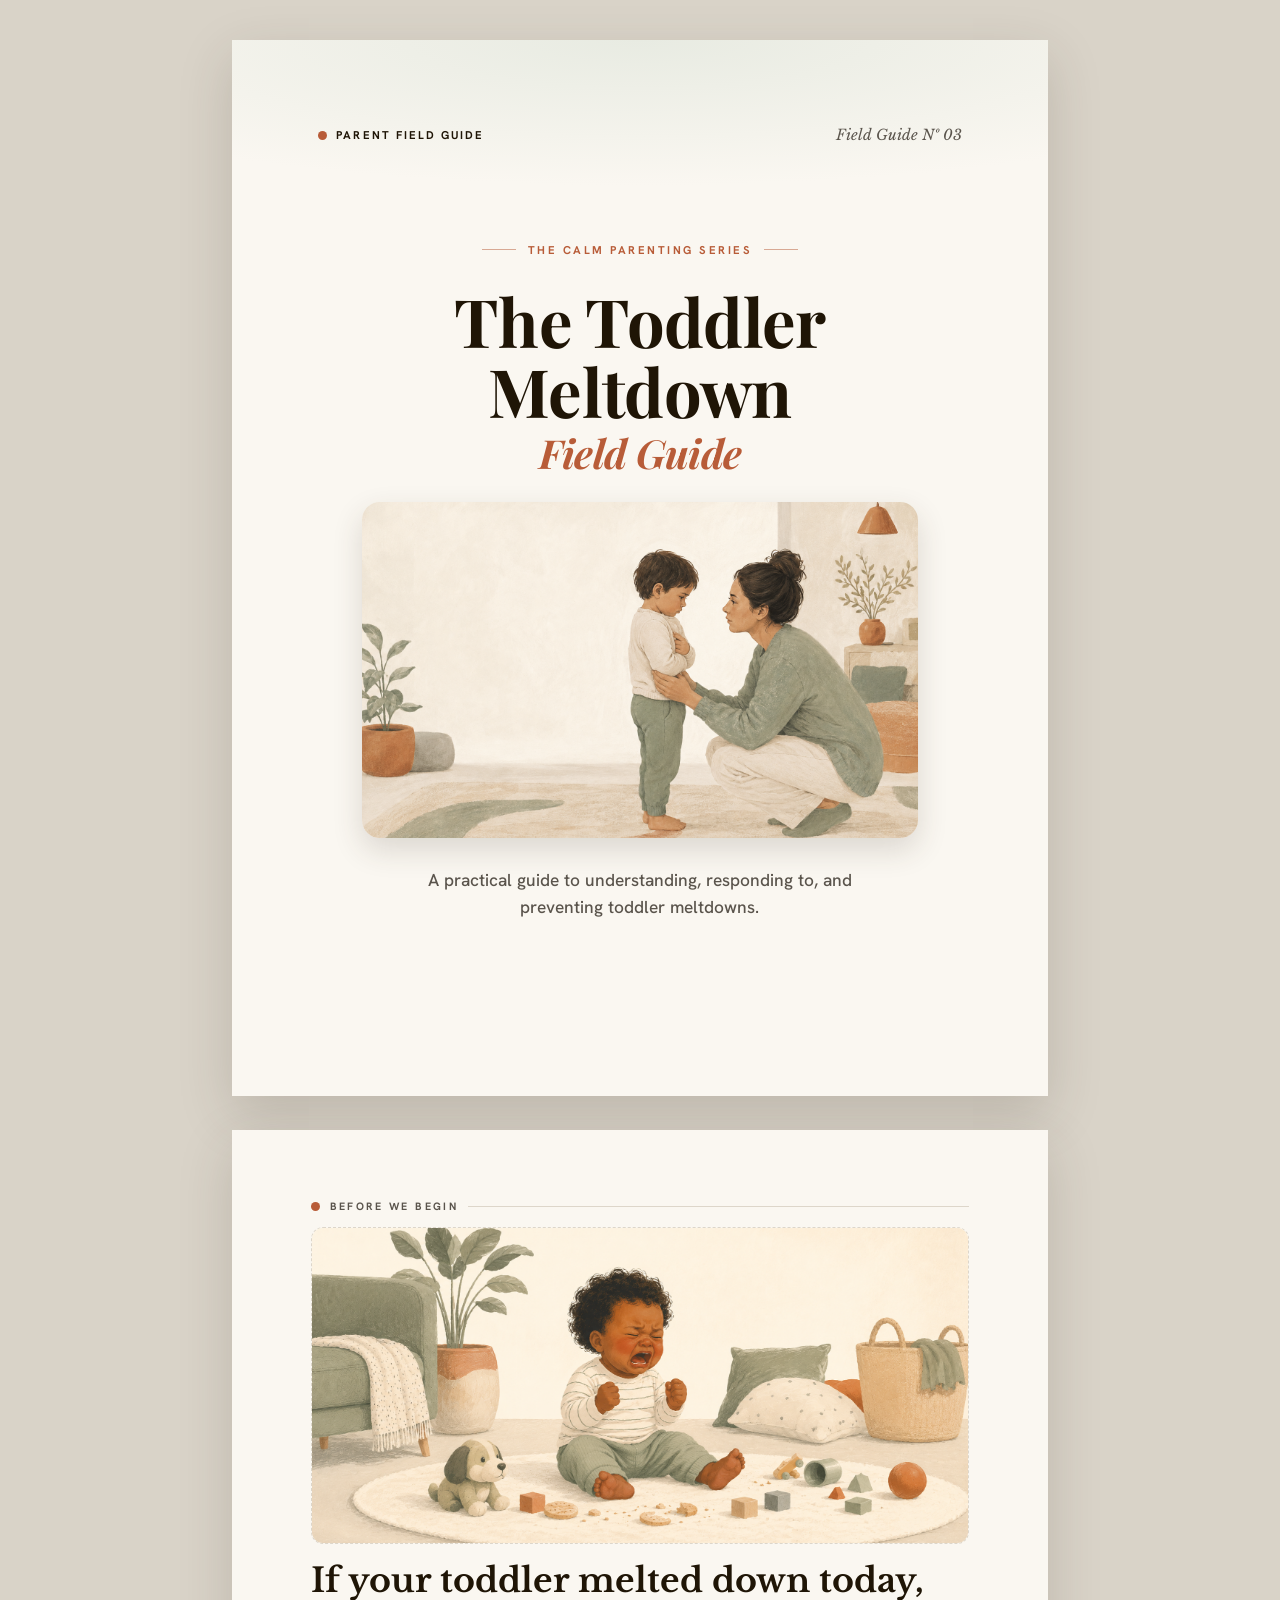
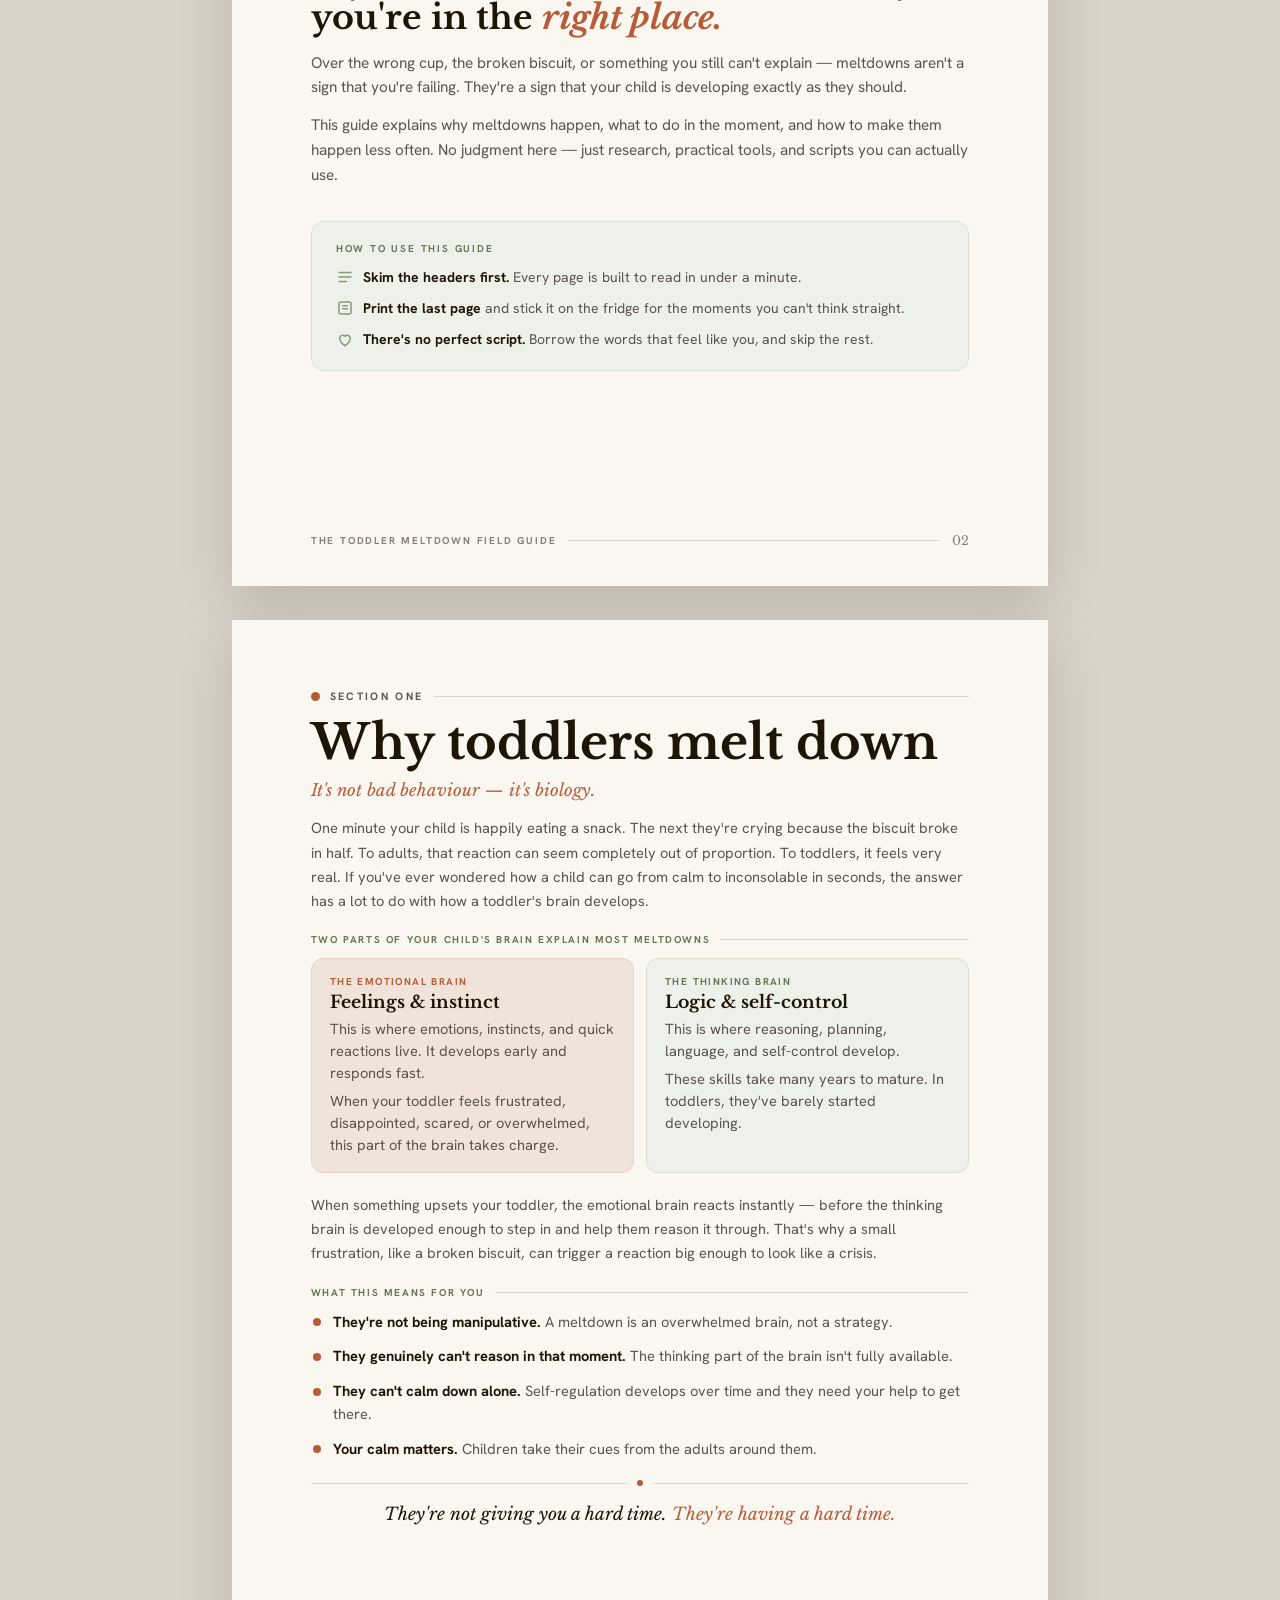
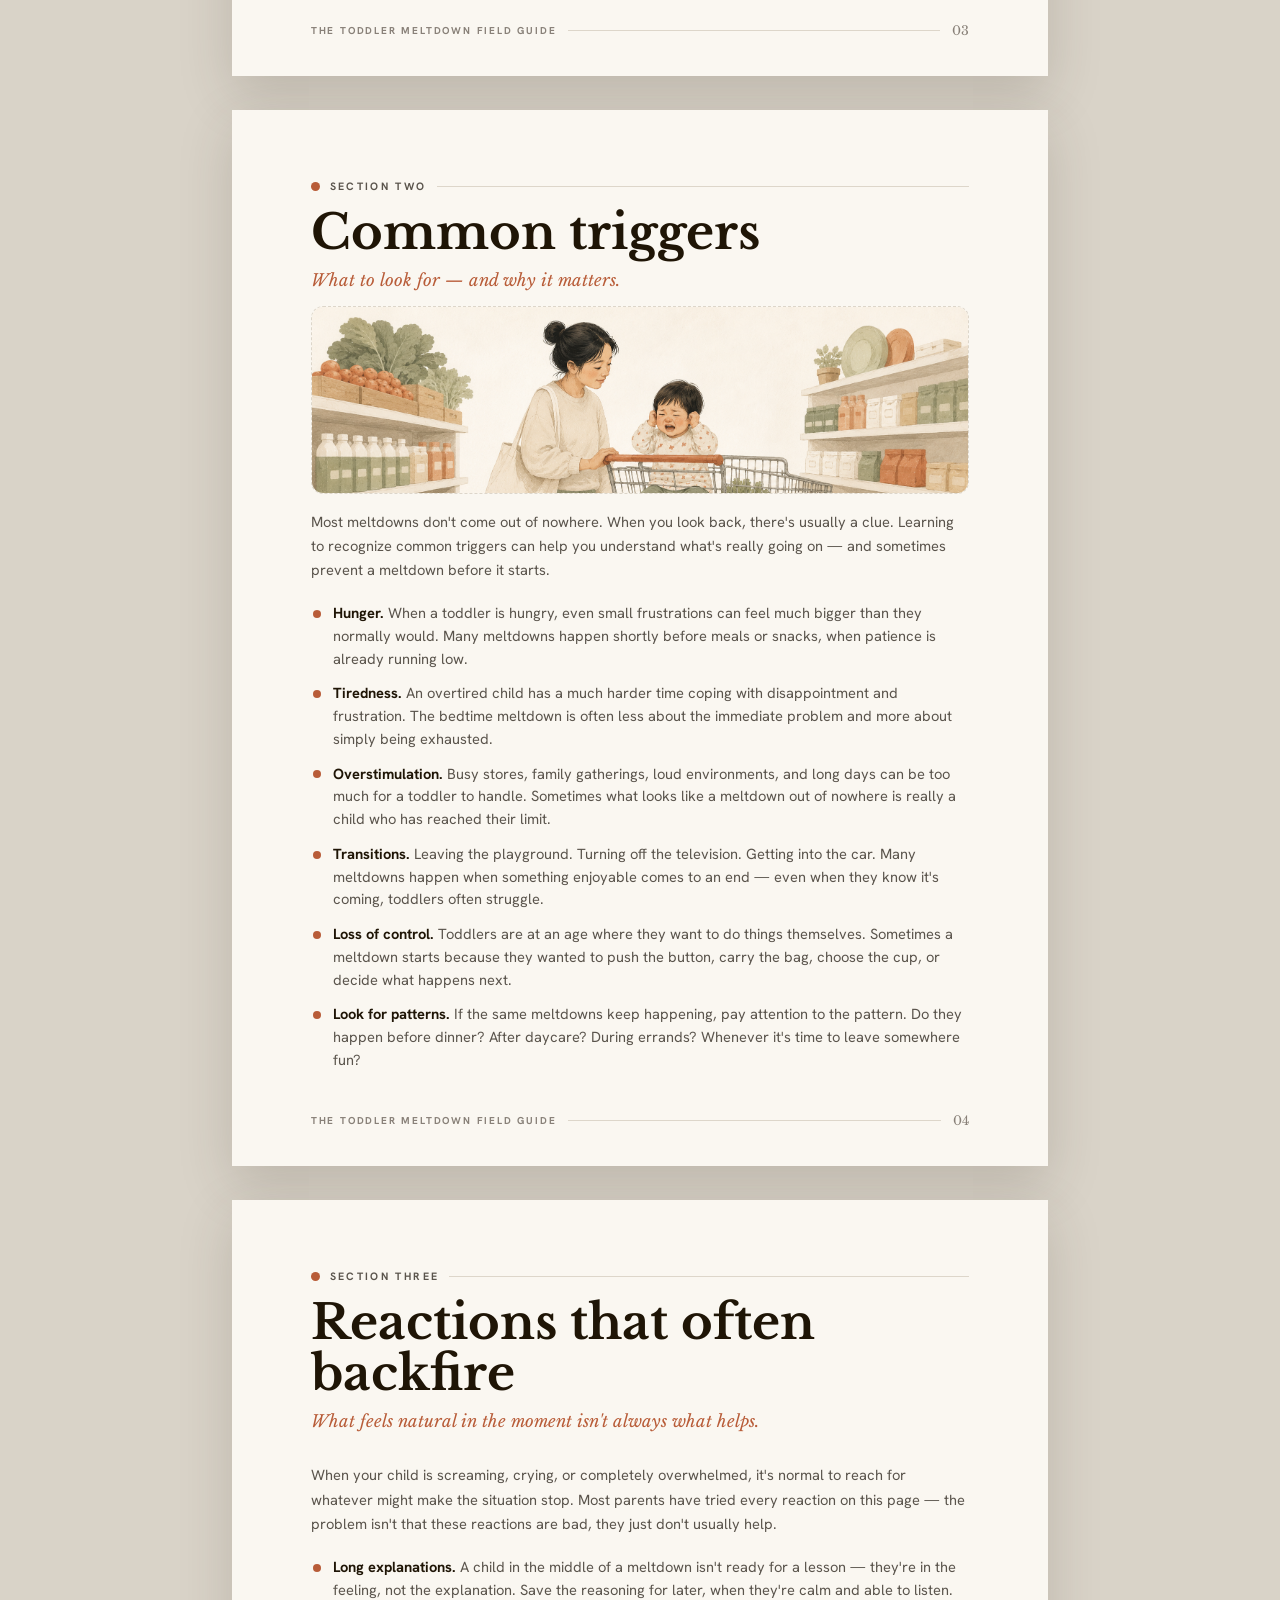
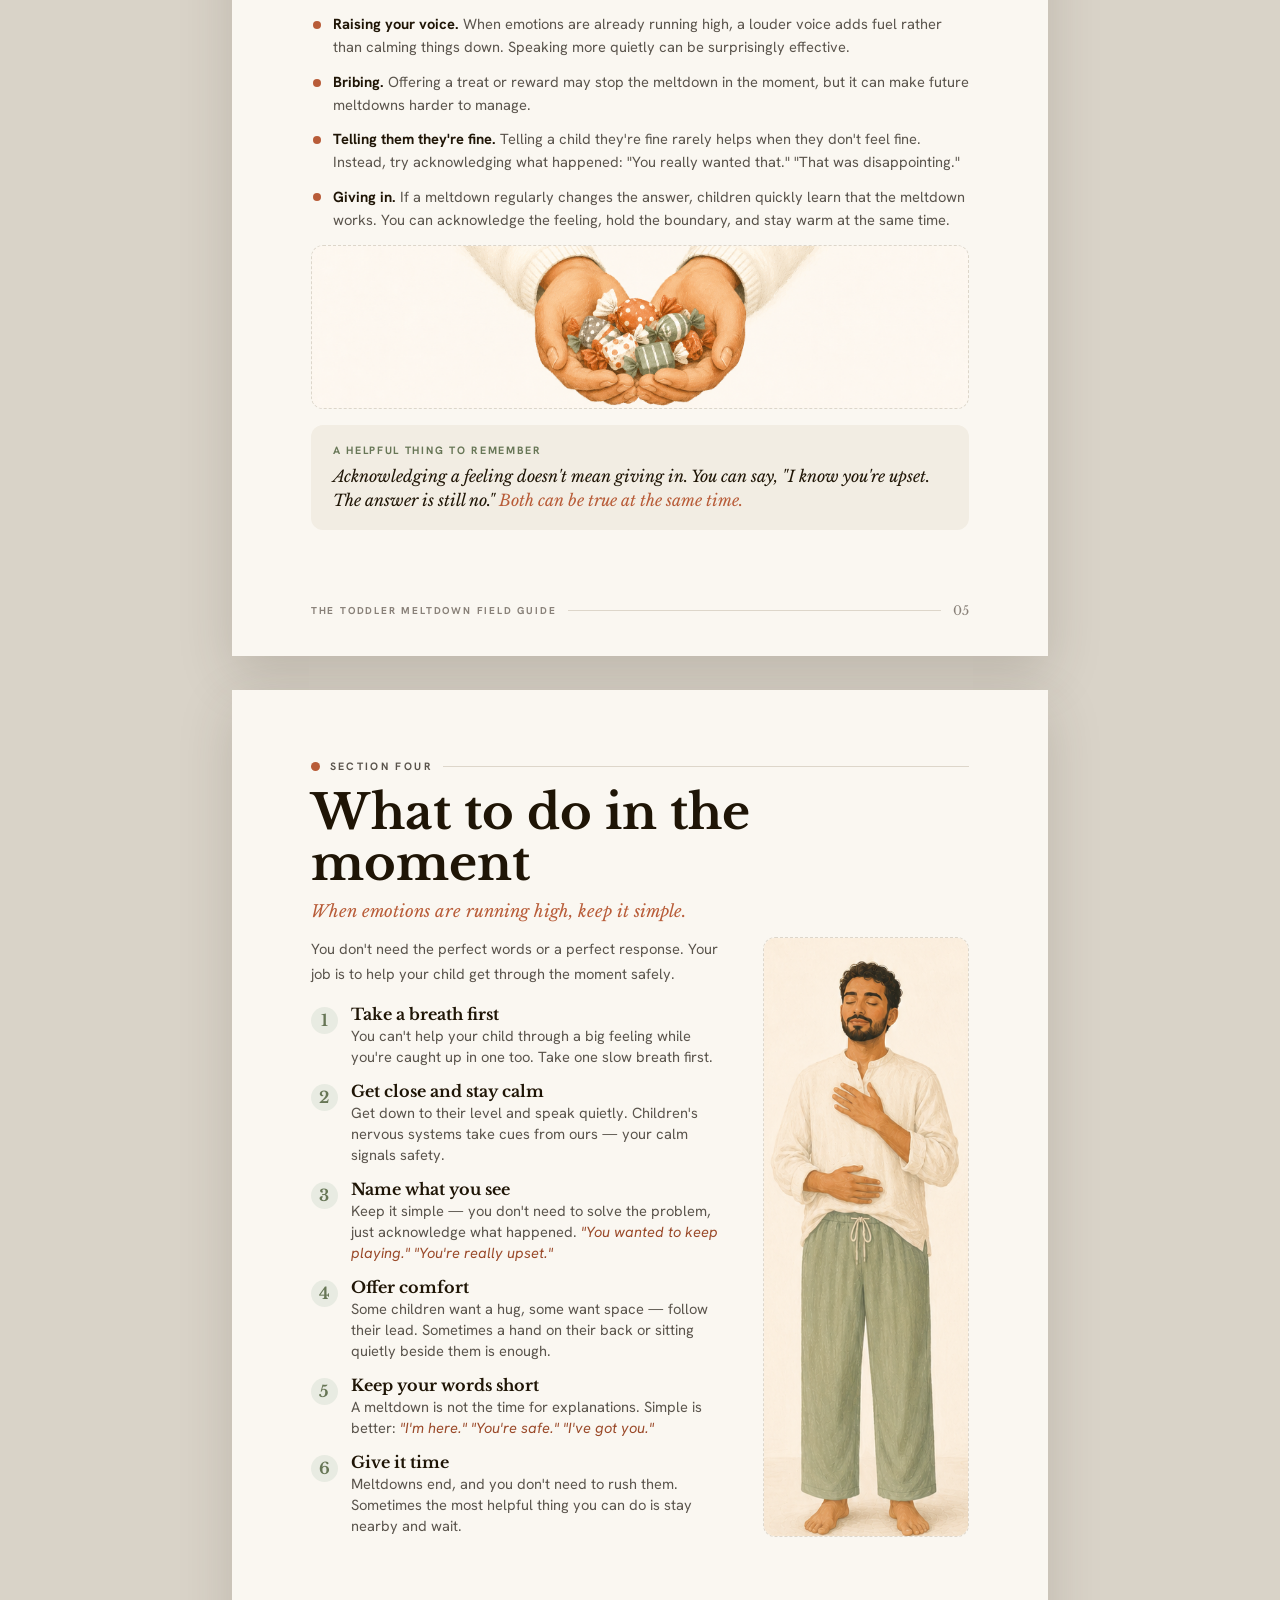
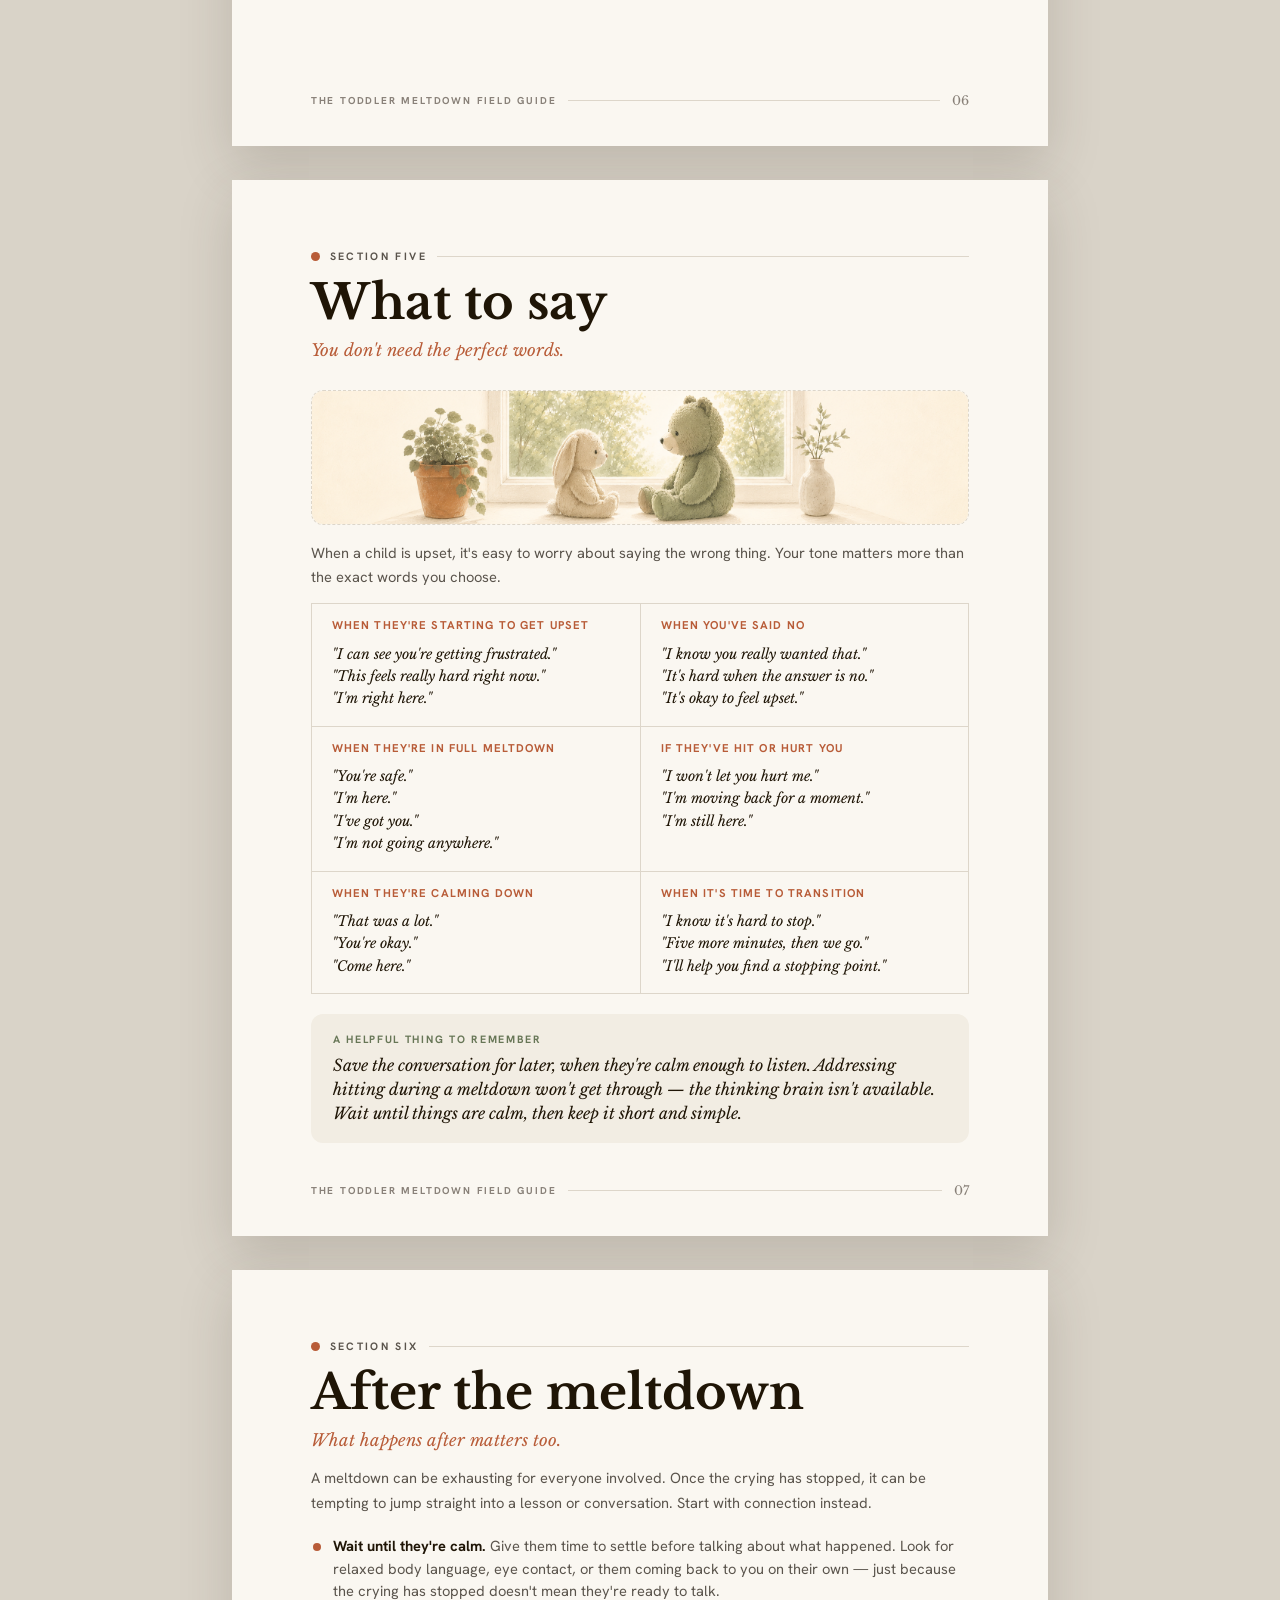
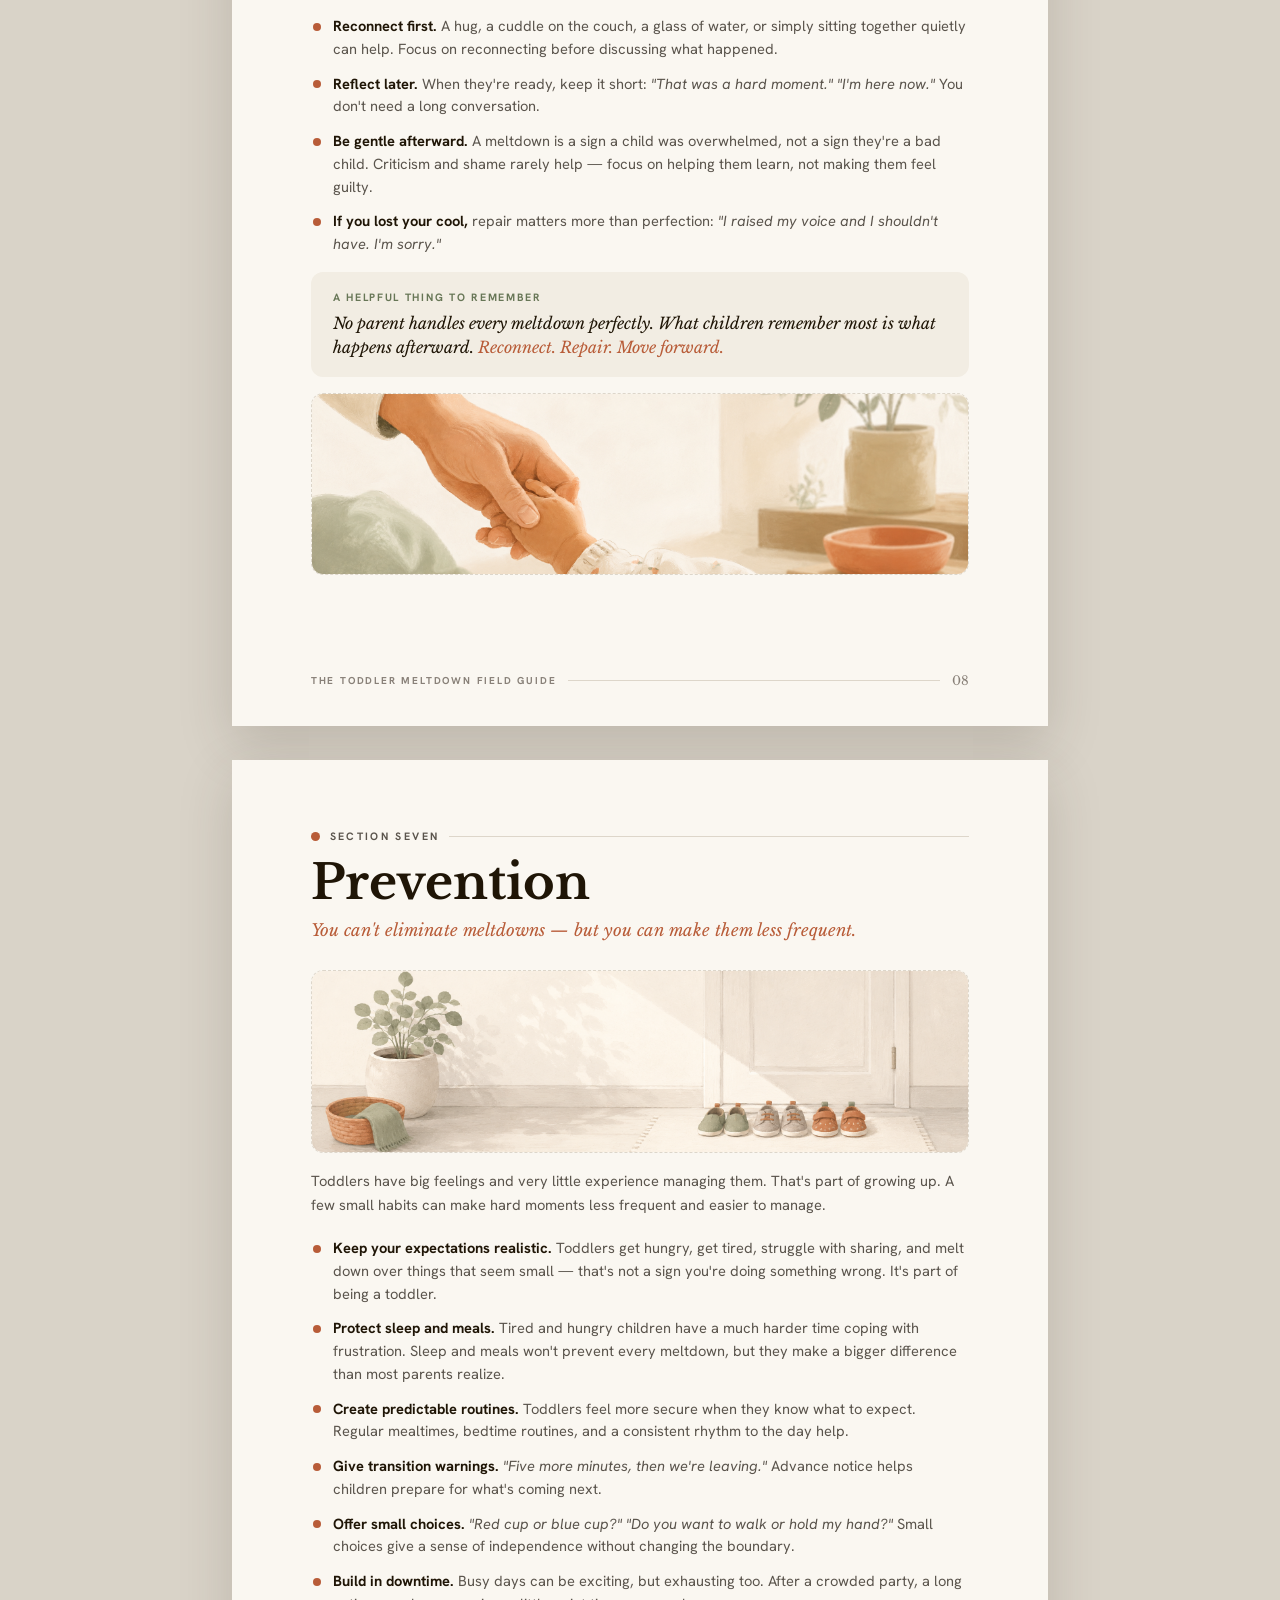
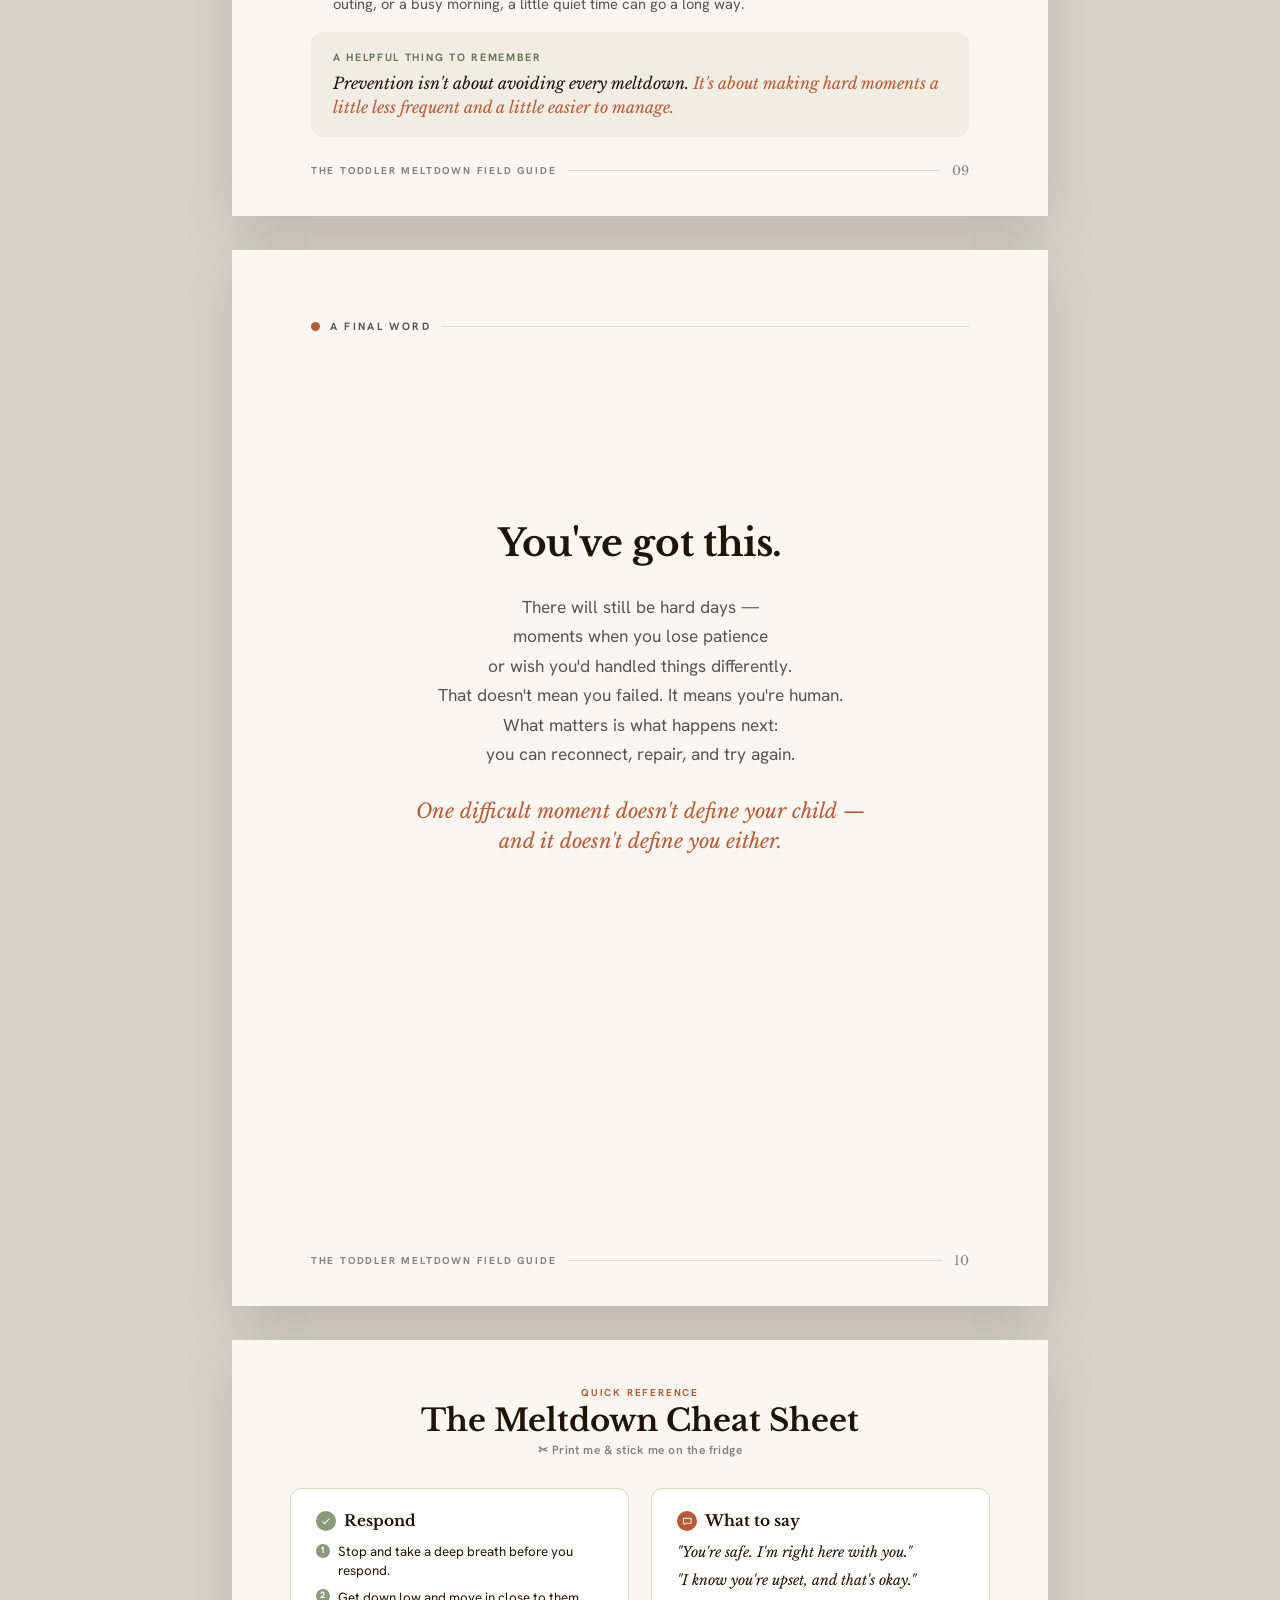
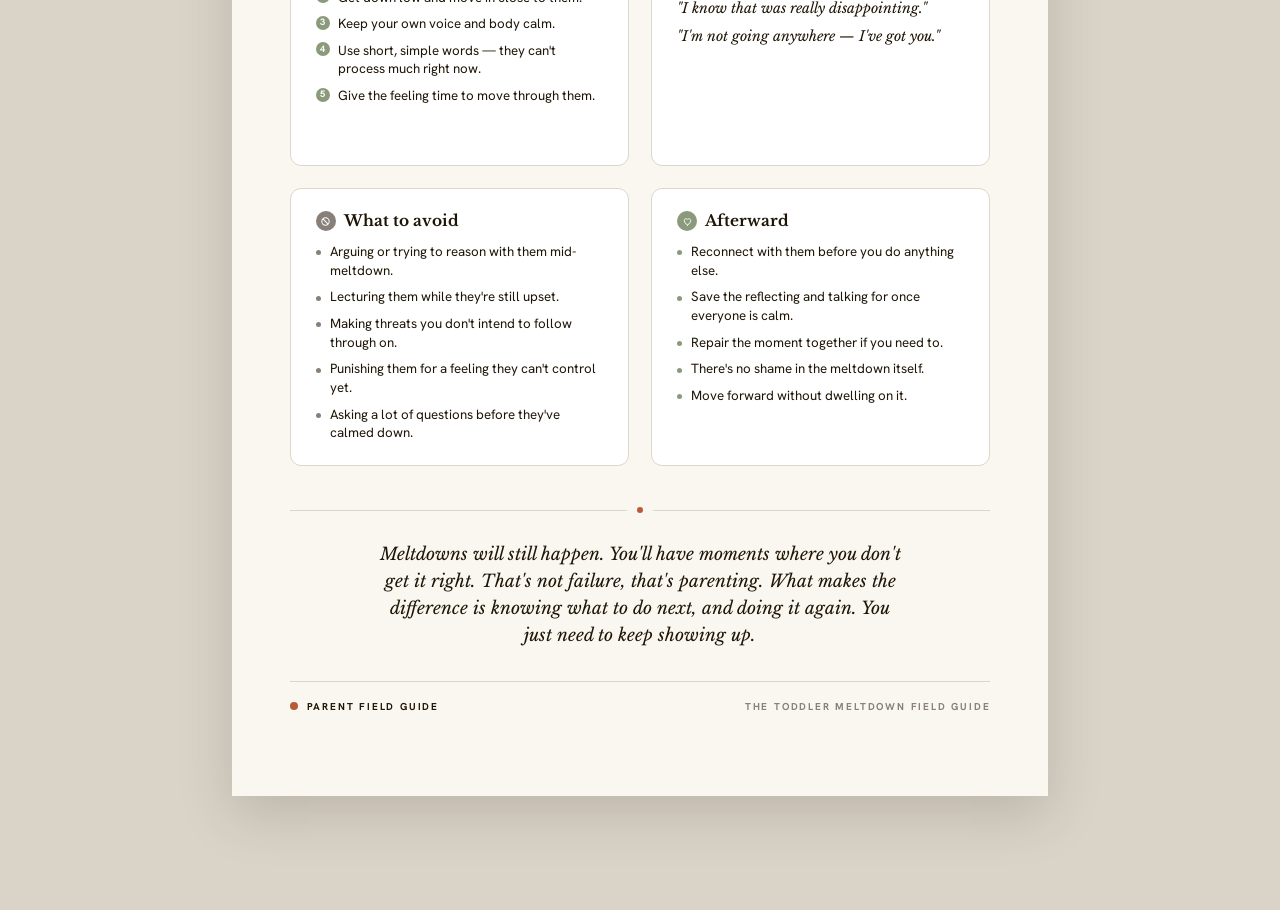
==== index.html @ a8af2cec "Fix isolated em dash on 'A Final Word' closing line by widening max-width and using a non-breaking s" ====
<!DOCTYPE html>
<html lang="en">
<head>
<meta charset="UTF-8">
<meta name="viewport" content="width=device-width, initial-scale=1.0">
<title>The Toddler Meltdown Field Guide</title>
<link rel="preconnect" href="https://fonts.googleapis.com">
<link rel="preconnect" href="https://fonts.gstatic.com" crossorigin>
<link href="https://fonts.googleapis.com/css2?family=Libre+Baskerville:ital,wght@0,400;0,700;1,400&family=Playfair+Display:ital,wght@0,400;0,700;0,900;1,400;1,700&family=Hanken+Grotesk:wght@400;500;600;700&display=swap" rel="stylesheet">
<style>
  :root{
    --paper:#FAF7F1;
    --paper-2:#EDE8DF;
    --ink:#1F1506;
    --ink-soft:#5A544C;
    --grey:#888078;
    --line:#DDD6CA;
    --sage:#8A9A7B;
    --sage-deep:#677656;
    --sage-tint:#E8EBE2;
    --sage-tint-2:#EEF1E9;
    --neutral-tint:#F2EDE3;
    --terra:#B85C38;
    --terra-deep:#9A4A2A;
    --terra-tint:#F0E4DA;
    --serif:"Libre Baskerville",Georgia,serif;
    --sans:"Hanken Grotesk",-apple-system,sans-serif;
  }

  *{box-sizing:border-box;margin:0;padding:0;}
  html,body{background:#D9D3C8;}
  body{
    font-family:var(--sans);
    color:var(--ink);
    -webkit-font-smoothing:antialiased;
    padding:40px 0 80px;
  }

  #wrap{display:flex;justify-content:center;}
  #pages{width:8.5in;transform-origin:top center;}

  .sheet{
    width:8.5in;
    height:11in;
    background:var(--paper);
    position:relative;
    overflow:hidden;
    margin:0 auto 34px;
    box-shadow:0 18px 50px rgba(60,52,40,.18);
  }
  .pad{
    position:absolute;
    inset:0.72in 0.82in 0.64in;
    display:flex;
    flex-direction:column;
  }

  /* ---- typography ---- */
  h1,h2,h3{font-family:var(--serif);font-weight:700;line-height:1.08;color:var(--ink);}
  p{font-size:11pt;line-height:1.65;color:var(--ink-soft);}

  /* ---- section label: ● LABEL ———— ---- */
  .sec-label{display:flex;align-items:center;gap:10px;margin-bottom:14px;}
  .sec-label .dot{width:9px;height:9px;border-radius:50%;background:var(--terra);flex:none;}
  .sec-label .txt{font-size:8pt;font-weight:700;letter-spacing:.22em;text-transform:uppercase;color:var(--ink-soft);white-space:nowrap;}
  .sec-label .ln{flex:1;height:1px;background:var(--line);}

  /* ---- page titles ---- */
  .page-title{font-size:36pt;line-height:1.06;margin-bottom:9px;}
  .page-sub{font-family:var(--serif);font-size:12.5pt;font-style:italic;color:var(--terra);margin-bottom:12px;}

  /* dot-centered divider */
  .dot-rule{display:flex;align-items:center;gap:10px;margin:16px 0;}
  .dot-rule::before,.dot-rule::after{content:"";flex:1;height:1px;background:var(--line);}
  .dot-rule .d{width:6px;height:6px;border-radius:50%;background:var(--terra);flex:none;}

  /* ---- mini section header: LABEL ———— ---- */
  .mini-head{display:flex;align-items:center;gap:10px;margin-bottom:12px;}
  .mini-head span:first-child{font-size:7.5pt;font-weight:700;letter-spacing:.16em;text-transform:uppercase;color:var(--sage-deep);white-space:nowrap;}
  .mini-head .ln{flex:1;height:1px;background:var(--line);}

  /* ---- bullets ---- */
  ul.bullets{list-style:none;display:flex;flex-direction:column;gap:12px;}
  ul.bullets li{position:relative;padding-left:22px;font-size:11pt;line-height:1.55;color:var(--ink-soft);}
  ul.bullets li::before{content:"";position:absolute;left:2px;top:.52em;width:8px;height:8px;border-radius:50%;background:var(--terra);}
  ul.bullets li b{color:var(--ink);font-weight:700;}

  /* ---- 2-col cards ---- */
  .grid2{display:grid;grid-template-columns:1fr 1fr;gap:12px;}
  .card{background:var(--terra-tint);border:1px solid #EAD2C4;border-radius:12px;padding:16px 18px;}
  .card.up{background:var(--sage-tint-2);border-color:#D9E0CF;}
  .card h3{font-size:13pt;margin-bottom:6px;}
  .card p{font-size:11pt;line-height:1.5;}
  .card .tag{font-size:7.5pt;font-weight:700;letter-spacing:.14em;text-transform:uppercase;color:var(--terra);display:block;margin-bottom:5px;}
  .card.up .tag{color:var(--sage-deep);}

  /* ---- callout ---- */
  .callout{border-radius:12px;padding:18px 22px;background:var(--neutral-tint);}
  .callout .co-lab{display:block;font-family:var(--sans);font-weight:700;font-size:8pt;letter-spacing:.16em;text-transform:uppercase;color:var(--sage-deep);margin-bottom:7px;}
  .callout p{font-family:var(--serif);font-size:12pt;line-height:1.5;color:var(--ink);font-style:italic;}

  /* ---- moment layout (text + side image) ---- */
  .moment-layout{display:flex;gap:0.3in;align-items:stretch;}
  .moment-text{flex:1;min-width:0;}
  .moment-image{flex:none;width:2.15in;}

  /* ---- steps ---- */
  .steps{display:flex;flex-direction:column;gap:15px;}
  .step{display:flex;gap:13px;align-items:flex-start;}
  .step .n{flex:none;width:27px;height:27px;border-radius:50%;background:var(--sage-tint);color:var(--sage-deep);font-family:var(--serif);font-weight:700;font-size:12pt;display:flex;align-items:center;justify-content:center;margin-top:1px;}
  .step .b h3{font-size:12pt;margin-bottom:2px;}
  .step .b p{font-size:11pt;line-height:1.45;}
  .step .b p .ex{color:var(--terra-deep);font-style:italic;}

  /* ---- scripts ---- */
  .say-grid{display:grid;grid-template-columns:1fr 1fr;border-top:1px solid var(--line);border-left:1px solid var(--line);}
  .say-cell{padding:14px 20px 16px;border-right:1px solid var(--line);border-bottom:1px solid var(--line);}
  .say-cell .lab{font-size:8.5pt;font-weight:700;letter-spacing:.1em;text-transform:uppercase;color:var(--terra);line-height:1.35;margin-bottom:9px;}
  .say-cell .quote-line{display:block;font-family:var(--serif);font-size:10.5pt;font-style:italic;color:var(--ink);line-height:1.6;}

  /* ---- footer ---- */
  .foot{position:absolute;left:0.82in;right:0.82in;bottom:0.4in;display:flex;align-items:center;gap:12px;}
  .brandmark{font-size:7.5pt;font-weight:700;letter-spacing:.18em;text-transform:uppercase;color:var(--grey);white-space:nowrap;}
  .foot-rule{flex:1;height:1px;background:var(--line);}
  .pageno{font-family:var(--serif);font-size:9.5pt;color:var(--grey);}

  /* ---- image treatment ---- */
  .figband{display:block;border:1.5px dashed var(--line);border-radius:12px;overflow:hidden;}

  /* ============ COVER ============ */
  .cover{background:var(--paper);}
  .cover .arc-top{position:absolute;top:0;left:0;right:0;height:2.1in;background:radial-gradient(120% 100% at 50% 0,var(--sage-tint) 0,var(--paper) 72%);}
  .cover-in{position:absolute;inset:0;display:flex;flex-direction:column;align-items:center;justify-content:flex-start;padding:0.9in 0.9in 0.8in;}
  .cover .eyebrow{font-size:8.5pt;font-weight:700;letter-spacing:.22em;text-transform:uppercase;color:var(--terra);}
  .cover .ribbon{display:flex;align-items:center;gap:12px;white-space:nowrap;}
  .cover .ribbon .ln{width:34px;height:1px;background:var(--terra);opacity:.5;}
  .cover-content{flex:1;display:flex;flex-direction:column;align-items:center;justify-content:center;gap:0.3in;}
  .cover-hero img{width:5.8in;height:3.5in;object-fit:cover;object-position:50% 55%;border-radius:18px;display:block;box-shadow:0 12px 30px rgba(60,52,40,.16);}
  .cover h1{font-family:"Playfair Display",var(--serif);font-size:50pt;line-height:1.05;font-weight:700;letter-spacing:-.01em;text-align:center;}
  .cover h1 em{font-style:italic;color:var(--terra);font-size:0.6em;display:block;margin-top:6px;}
  .cover .sub{font-size:13pt;line-height:1.55;color:var(--ink-soft);max-width:5in;font-weight:500;margin:0;text-align:center;}
  .cover-foot{display:flex;justify-content:space-between;align-items:center;width:100%;}
  .cover-foot .bn{display:flex;align-items:center;gap:9px;font-family:var(--sans);font-size:8.5pt;font-weight:700;letter-spacing:.18em;text-transform:uppercase;color:var(--ink);}
  .cover-foot .bn .dot{width:9px;height:9px;border-radius:50%;background:var(--terra);flex:none;}
  .cover-foot .num{font-family:var(--serif);font-size:11pt;font-style:italic;color:var(--ink-soft);}

  /* ============ WELCOME ============ */
  .welcome .big-q{font-family:var(--serif);font-size:25pt;line-height:1.12;font-weight:700;color:var(--ink);margin-bottom:14px;}
  .welcome .big-q em{color:var(--terra);font-style:italic;}
  .welcome p{font-size:11.5pt;line-height:1.62;margin-bottom:13px;}
  .use-box{margin-top:20px;background:var(--sage-tint-2);border:1px solid #D9E0CF;border-radius:13px;padding:20px 24px;}
  .use-box .use-title{font-size:7.5pt;font-weight:700;letter-spacing:.18em;text-transform:uppercase;color:var(--sage-deep);margin-bottom:12px;display:block;}
  .use-box ul{list-style:none;display:flex;flex-direction:column;gap:10px;}
  .use-box li{position:relative;padding-left:27px;font-size:10.5pt;line-height:1.5;color:var(--ink-soft);}
  .use-box li b{color:var(--ink);font-weight:700;}
  .use-box li svg{position:absolute;left:0;top:1px;width:18px;height:18px;}

  /* ============ CHEAT SHEET ============ */
  .cheat .pad{inset:0.48in 0.6in 0.44in;}
  .cheat-head{text-align:center;margin-bottom:30px;}
  .cheat-head .eyebrow{font-size:7.5pt;font-weight:700;letter-spacing:.18em;text-transform:uppercase;color:var(--terra);display:block;margin-bottom:5px;}
  .cheat-head h2{font-size:23pt;}
  .cheat-head .pin{font-size:9pt;color:var(--grey);margin-top:5px;font-weight:600;letter-spacing:.04em;}
  .cheat-grid{display:grid;grid-template-columns:1fr 1fr;grid-template-rows:repeat(2,1fr);gap:22px;}
  .cbox{border-radius:11px;padding:22px 25px;border:1.5px solid var(--line);background:#fff;display:flex;flex-direction:column;}
  .cbox .ch{display:flex;align-items:center;gap:8px;margin-bottom:12px;}
  .cbox .ch .dot{width:20px;height:20px;border-radius:50%;display:flex;align-items:center;justify-content:center;flex:none;}
  .cbox .ch .dot svg{width:11px;height:11px;}
  .cbox .ch h3{font-size:11.5pt;white-space:nowrap;}
  .cbox .dot{background:var(--sage);}
  .cbox.say .dot{background:var(--terra);}
  .cbox.avoid .dot{background:var(--grey);}
  .cbox ol{list-style:none;counter-reset:c;display:flex;flex-direction:column;gap:8px;}
  .cbox ol li{counter-increment:c;position:relative;padding-left:22px;font-size:10pt;line-height:1.4;color:var(--ink);}
  .cbox ol li::before{content:counter(c);position:absolute;left:0;top:.5px;width:14px;height:14px;border-radius:50%;background:var(--sage);color:#fff;font-size:7pt;font-weight:700;display:flex;align-items:center;justify-content:center;}
  .cbox.say ul{list-style:none;display:flex;flex-direction:column;gap:9px;}
  .cbox.say ul li{font-family:var(--serif);font-size:10.5pt;font-style:italic;color:var(--ink);line-height:1.35;}
  .cbox ul.dotlist{list-style:none;display:flex;flex-direction:column;gap:8px;}
  .cbox ul.dotlist li{font-size:10pt;line-height:1.4;color:var(--ink);padding-left:14px;position:relative;}
  .cbox ul.dotlist li::before{content:"";position:absolute;left:0;top:.55em;width:5px;height:5px;border-radius:50%;background:var(--sage);}
  .cbox.say ul.dotlist li::before{background:var(--terra);}
  .cbox.avoid ul.dotlist li::before{background:var(--grey);}
  .cheat-foot{margin-top:32px;display:flex;justify-content:space-between;align-items:center;width:100%;padding-top:18px;border-top:1px solid var(--line);}
  .cheat-foot .bn{display:flex;align-items:center;gap:9px;font-family:var(--sans);font-size:7.5pt;font-weight:700;letter-spacing:.18em;text-transform:uppercase;color:var(--ink);}
  .cheat-foot .bn .dot{width:8px;height:8px;border-radius:50%;background:var(--terra);flex:none;}
  .cheat-foot .title{font-size:7.5pt;font-weight:700;letter-spacing:.18em;text-transform:uppercase;color:var(--grey);}

  /* ============ PRINT ============ */
  @page{size:letter;margin:0;}
  @media print{
    html,body{background:#fff;padding:0;}
    #pages{transform:none!important;width:8.5in;}
    .sheet{margin:0;box-shadow:none;page-break-after:always;break-after:page;}
    .sheet:last-child{page-break-after:auto;}
  }
</style>
</head>
<body>

<template id="__bundler_thumbnail" data-bg-color="#FAF7F1">
  <svg viewBox="0 0 1200 800" xmlns="http://www.w3.org/2000/svg">
    <rect width="1200" height="800" fill="#FAF7F1"/>
    <circle cx="600" cy="360" r="150" fill="none" stroke="#B85C38" stroke-width="8" opacity="0.55"/>
    <circle cx="600" cy="360" r="100" fill="none" stroke="#8A9A7B" stroke-width="8" opacity="0.85"/>
    <circle cx="600" cy="360" r="48" fill="#8A9A7B"/>
    <text x="600" y="560" text-anchor="middle" font-family="Georgia, serif" font-size="58" font-style="italic" fill="#1F1506">Field Guide</text>
  </svg>
</template>

<div id="wrap">
<div id="pages">

  <!-- ============ PAGE 1 — COVER ============ -->
  <section class="sheet cover" data-screen-label="Cover">
    <div class="arc-top"></div>
    <div class="cover-in">
      <div class="cover-foot">
        <div class="bn"><span class="dot"></span>Parent Field Guide</div>
        <div class="num">Field Guide Nº 03</div>
      </div>

      <div class="cover-content">
        <div class="ribbon">
          <span class="ln"></span>
          <span class="eyebrow">The Calm Parenting Series</span>
          <span class="ln"></span>
        </div>
        <h1>The Toddler<br>Meltdown<br><em>Field Guide</em></h1>
        <div class="cover-hero">
          <img id="dgv-cover" src="uploads/cover-crouch.png" alt="Parent crouching to comfort an upset toddler at eye level">
        </div>
        <p class="sub">A practical guide to understanding, responding to, and preventing toddler meltdowns.</p>
      </div>
    </div>
  </section>

  <!-- ============ PAGE 2 — BEFORE WE BEGIN ============ -->
  <section class="sheet" data-screen-label="A note before we start">
    <div class="pad welcome">
      <div class="sec-label">
        <span class="dot"></span>
        <span class="txt">Before We Begin</span>
        <span class="ln"></span>
      </div>

      <div class="figband" style="margin-bottom:18px;height:3.3in;">
        <img src="uploads/welcome-meltdown.png" alt="Toddler mid-meltdown surrounded by toys" style="width:100%;height:100%;object-fit:cover;object-position:50% 60%;display:block;">
      </div>

      <div class="big-q">If your toddler melted down today, you're in the <em>right place.</em></div>
      <p>Over the wrong cup, the broken biscuit, or something you still can't explain — meltdowns aren't a sign that you're failing. They're a sign that your child is developing exactly as they should.</p>
      <p>This guide explains why meltdowns happen, what to do in the moment, and how to make them happen less often. No judgment here — just research, practical tools, and scripts you can actually use.</p>

      <div class="use-box">
        <span class="use-title">How to use this guide</span>
        <ul>
          <li><svg viewBox="0 0 24 24" fill="none" stroke="#8A9A7B" stroke-width="2" stroke-linecap="round" stroke-linejoin="round"><path d="M4 6h16M4 12h16M4 18h10"/></svg><b>Skim the headers first.</b> Every page is built to read in under a minute.</li>
          <li><svg viewBox="0 0 24 24" fill="none" stroke="#8A9A7B" stroke-width="2" stroke-linecap="round" stroke-linejoin="round"><rect x="4" y="4" width="16" height="16" rx="2"/><path d="M9 9h6M9 13h6"/></svg><b>Print the last page</b> and stick it on the fridge for the moments you can't think straight.</li>
          <li><svg viewBox="0 0 24 24" fill="none" stroke="#8A9A7B" stroke-width="2" stroke-linecap="round" stroke-linejoin="round"><path d="M12 21s-7-4.5-7-10a4 4 0 0 1 7-2.6A4 4 0 0 1 19 11c0 5.5-7 10-7 10z"/></svg><b>There's no perfect script.</b> Borrow the words that feel like you, and skip the rest.</li>
        </ul>
      </div>
    </div>
    <div class="foot">
      <span class="brandmark">The Toddler Meltdown Field Guide</span>
      <span class="foot-rule"></span>
      <span class="pageno">02</span>
    </div>
  </section>

  <!-- ============ PAGE 3 — WHY (Section 01) ============ -->
  <section class="sheet" data-screen-label="Why toddlers melt down">
    <div class="pad">
      <div class="sec-label">
        <span class="dot"></span>
        <span class="txt">Section One</span>
        <span class="ln"></span>
      </div>
      <h2 class="page-title">Why toddlers melt down</h2>
      <p class="page-sub">It's not bad behaviour — it's biology.</p>

      <p style="margin-bottom:20px;">One minute your child is happily eating a snack. The next they're crying because the biscuit broke in half. To adults, that reaction can seem completely out of proportion. To toddlers, it feels very real. If you've ever wondered how a child can go from calm to inconsolable in seconds, the answer has a lot to do with how a toddler's brain develops.</p>

      <div class="mini-head">
        <span>Two parts of your child's brain explain most meltdowns</span>
        <span class="ln"></span>
      </div>

      <div class="grid2" style="margin-bottom:20px;">
        <div class="card">
          <span class="tag">The emotional brain</span>
          <h3>Feelings &amp; instinct</h3>
          <p>This is where emotions, instincts, and quick reactions live. It develops early and responds fast.</p>
          <p style="margin-top:6px;">When your toddler feels frustrated, disappointed, scared, or overwhelmed, this part of the brain takes charge.</p>
        </div>
        <div class="card up">
          <span class="tag">The thinking brain</span>
          <h3>Logic &amp; self-control</h3>
          <p>This is where reasoning, planning, language, and self-control develop.</p>
          <p style="margin-top:6px;">These skills take many years to mature. In toddlers, they've barely started developing.</p>
        </div>
      </div>

      <p style="margin-bottom:20px;">When something upsets your toddler, the emotional brain reacts instantly — before the thinking brain is developed enough to step in and help them reason it through. That's why a small frustration, like a broken biscuit, can trigger a reaction big enough to look like a crisis.</p>

      <div class="mini-head">
        <span>What this means for you</span>
        <span class="ln"></span>
      </div>

      <ul class="bullets" style="margin-bottom:0;">
        <li><b>They're not being manipulative.</b> A meltdown is an overwhelmed brain, not a strategy.</li>
        <li><b>They genuinely can't reason in that moment.</b> The thinking part of the brain isn't fully available.</li>
        <li><b>They can't calm down alone.</b> Self-regulation develops over time and they need your help to get there.</li>
        <li><b>Your calm matters.</b> Children take their cues from the adults around them.</li>
      </ul>

      <div class="dot-rule" style="margin-top:20px;"><span class="d"></span></div>
      <p style="font-family:var(--serif);font-size:13pt;font-style:italic;text-align:center;color:var(--ink);line-height:1.45;">They're not giving you a hard time. <span style="color:var(--terra);">They're having a hard time.</span></p>
    </div>
    <div class="foot">
      <span class="brandmark">The Toddler Meltdown Field Guide</span>
      <span class="foot-rule"></span>
      <span class="pageno">03</span>
    </div>
  </section>

  <!-- ============ PAGE 4 — COMMON TRIGGERS (Section 02) ============ -->
  <section class="sheet" data-screen-label="Common triggers">
    <div class="pad">
      <div class="sec-label">
        <span class="dot"></span>
        <span class="txt">Section Two</span>
        <span class="ln"></span>
      </div>
      <h2 class="page-title">Common triggers</h2>
      <p class="page-sub">What to look for — and why it matters.</p>

      <div class="figband" style="margin-bottom:16px;height:1.95in;">
        <img src="uploads/triggers-store.png" alt="Toddler fussing in a shopping cart" style="width:100%;height:100%;object-fit:cover;object-position:50% 10%;display:block;">
      </div>

      <p style="margin-bottom:20px;">Most meltdowns don't come out of nowhere. When you look back, there's usually a clue. Learning to recognize common triggers can help you understand what's really going on — and sometimes prevent a meltdown before it starts.</p>

      <ul class="bullets" style="margin-bottom:0;">
        <li><b>Hunger.</b> When a toddler is hungry, even small frustrations can feel much bigger than they normally would. Many meltdowns happen shortly before meals or snacks, when patience is already running low.</li>
        <li><b>Tiredness.</b> An overtired child has a much harder time coping with disappointment and frustration. The bedtime meltdown is often less about the immediate problem and more about simply being exhausted.</li>
        <li><b>Overstimulation.</b> Busy stores, family gatherings, loud environments, and long days can be too much for a toddler to handle. Sometimes what looks like a meltdown out of nowhere is really a child who has reached their limit.</li>
        <li><b>Transitions.</b> Leaving the playground. Turning off the television. Getting into the car. Many meltdowns happen when something enjoyable comes to an end — even when they know it's coming, toddlers often struggle.</li>
        <li><b>Loss of control.</b> Toddlers are at an age where they want to do things themselves. Sometimes a meltdown starts because they wanted to push the button, carry the bag, choose the cup, or decide what happens next.</li>
        <li><b>Look for patterns.</b> If the same meltdowns keep happening, pay attention to the pattern. Do they happen before dinner? After daycare? During errands? Whenever it's time to leave somewhere fun?</li>
      </ul>
    </div>
    <div class="foot">
      <span class="brandmark">The Toddler Meltdown Field Guide</span>
      <span class="foot-rule"></span>
      <span class="pageno">04</span>
    </div>
  </section>

  <!-- ============ PAGE 5 — WHAT MAKES IT WORSE (Section 03) ============ -->
  <section class="sheet" data-screen-label="What makes it worse">
    <div class="pad">
      <div class="sec-label">
        <span class="dot"></span>
        <span class="txt">Section Three</span>
        <span class="ln"></span>
      </div>
      <h2 class="page-title">Reactions that often backfire</h2>
      <p class="page-sub">What feels natural in the moment isn't always what helps.</p>

      <p style="margin-top:16px;margin-bottom:20px;">When your child is screaming, crying, or completely overwhelmed, it's normal to reach for whatever might make the situation stop. Most parents have tried every reaction on this page — the problem isn't that these reactions are bad, they just don't usually help.</p>

      <ul class="bullets" style="margin-bottom:14px;">
        <li><b>Long explanations.</b> A child in the middle of a meltdown isn't ready for a lesson — they're in the feeling, not the explanation. Save the reasoning for later, when they're calm and able to listen.</li>
        <li><b>Raising your voice.</b> When emotions are already running high, a louder voice adds fuel rather than calming things down. Speaking more quietly can be surprisingly effective.</li>
        <li><b>Bribing.</b> Offering a treat or reward may stop the meltdown in the moment, but it can make future meltdowns harder to manage.</li>
        <li><b>Telling them they're fine.</b> Telling a child they're fine rarely helps when they don't feel fine. Instead, try acknowledging what happened: "You really wanted that." "That was disappointing."</li>
        <li><b>Giving in.</b> If a meltdown regularly changes the answer, children quickly learn that the meltdown works. You can acknowledge the feeling, hold the boundary, and stay warm at the same time.</li>
      </ul>

      <div class="figband" style="height:1.7in;margin-bottom:16px;">
        <img src="uploads/worse-candy2.png" alt="Hands holding wrapped candy" style="width:100%;height:100%;object-fit:cover;object-position:50% 65%;display:block;">
      </div>

      <div class="callout">
        <span class="co-lab">A helpful thing to remember</span>
        <p>Acknowledging a feeling doesn't mean giving in. You can say, "I know you're upset. The answer is still no." <span style="color:var(--terra);">Both can be true at the same time.</span></p>
      </div>

    </div>
    <div class="foot">
      <span class="brandmark">The Toddler Meltdown Field Guide</span>
      <span class="foot-rule"></span>
      <span class="pageno">05</span>
    </div>
  </section>

  <!-- ============ PAGE 6 — IN THE MOMENT (Section 04) ============ -->
  <section class="sheet" data-screen-label="What to do in the moment">
    <div class="pad">
      <div class="sec-label">
        <span class="dot"></span>
        <span class="txt">Section Four</span>
        <span class="ln"></span>
      </div>
      <h2 class="page-title">What to do in the moment</h2>
      <p class="page-sub">When emotions are running high, keep it simple.</p>

      <div class="moment-layout">
        <div class="moment-text">
          <p style="margin-bottom:20px;">You don't need the perfect words or a perfect response. Your job is to help your child get through the moment safely.</p>

          <div class="steps">
            <div class="step"><div class="n">1</div><div class="b"><h3>Take a breath first</h3><p>You can't help your child through a big feeling while you're caught up in one too. Take one slow breath first.</p></div></div>
            <div class="step"><div class="n">2</div><div class="b"><h3>Get close and stay calm</h3><p>Get down to their level and speak quietly. Children's nervous systems take cues from ours — your calm signals safety.</p></div></div>
            <div class="step"><div class="n">3</div><div class="b"><h3>Name what you see</h3><p>Keep it simple — you don't need to solve the problem, just acknowledge what happened. <span class="ex">"You wanted to keep playing." "You're really upset."</span></p></div></div>
            <div class="step"><div class="n">4</div><div class="b"><h3>Offer comfort</h3><p>Some children want a hug, some want space — follow their lead. Sometimes a hand on their back or sitting quietly beside them is enough.</p></div></div>
            <div class="step"><div class="n">5</div><div class="b"><h3>Keep your words short</h3><p>A meltdown is not the time for explanations. Simple is better: <span class="ex">"I'm here." "You're safe." "I've got you."</span></p></div></div>
            <div class="step"><div class="n">6</div><div class="b"><h3>Give it time</h3><p>Meltdowns end, and you don't need to rush them. Sometimes the most helpful thing you can do is stay nearby and wait.</p></div></div>
          </div>
        </div>

        <div class="moment-image figband">
          <img src="uploads/moment-breath.png" alt="Parent standing with eyes closed, hand on chest, taking a deep breath" style="width:100%;height:100%;object-fit:cover;object-position:50% 30%;display:block;">
        </div>
      </div>
    </div>
    <div class="foot">
      <span class="brandmark">The Toddler Meltdown Field Guide</span>
      <span class="foot-rule"></span>
      <span class="pageno">06</span>
    </div>
  </section>

  <!-- ============ PAGE 7 — WHAT TO SAY (Section 05) ============ -->
  <section class="sheet" data-screen-label="What to say">
    <div class="pad">
      <div class="sec-label">
        <span class="dot"></span>
        <span class="txt">Section Five</span>
        <span class="ln"></span>
      </div>
      <h2 class="page-title">What to say</h2>
      <p class="page-sub">You don't need the perfect words.</p>

      <div class="figband" style="margin-top:14px;margin-bottom:16px;height:1.4in;">
        <img src="uploads/say-windowsill.png" alt="A toy bunny and bear sitting together on a windowsill" style="width:100%;height:100%;object-fit:cover;object-position:50% 65%;display:block;">
      </div>

      <p style="margin-bottom:14px;">When a child is upset, it's easy to worry about saying the wrong thing. Your tone matters more than the exact words you choose.</p>

      <div class="say-grid">
        <div class="say-cell">
          <div class="lab">When they're starting to get upset</div>
          <span class="quote-line">"I can see you're getting frustrated."</span>
          <span class="quote-line">"This feels really hard right now."</span>
          <span class="quote-line">"I'm right here."</span>
        </div>
        <div class="say-cell">
          <div class="lab">When you've said no</div>
          <span class="quote-line">"I know you really wanted that."</span>
          <span class="quote-line">"It's hard when the answer is no."</span>
          <span class="quote-line">"It's okay to feel upset."</span>
        </div>
        <div class="say-cell">
          <div class="lab">When they're in full meltdown</div>
          <span class="quote-line">"You're safe."</span>
          <span class="quote-line">"I'm here."</span>
          <span class="quote-line">"I've got you."</span>
          <span class="quote-line">"I'm not going anywhere."</span>
        </div>
        <div class="say-cell">
          <div class="lab">If they've hit or hurt you</div>
          <span class="quote-line">"I won't let you hurt me."</span>
          <span class="quote-line">"I'm moving back for a moment."</span>
          <span class="quote-line">"I'm still here."</span>
        </div>
        <div class="say-cell">
          <div class="lab">When they're calming down</div>
          <span class="quote-line">"That was a lot."</span>
          <span class="quote-line">"You're okay."</span>
          <span class="quote-line">"Come here."</span>
        </div>
        <div class="say-cell">
          <div class="lab">When it's time to transition</div>
          <span class="quote-line">"I know it's hard to stop."</span>
          <span class="quote-line">"Five more minutes, then we go."</span>
          <span class="quote-line">"I'll help you find a stopping point."</span>
        </div>
      </div>

      <div class="callout" style="margin-top:20px;">
        <span class="co-lab">A helpful thing to remember</span>
        <p>Save the conversation for later, when they're calm enough to listen. Addressing hitting during a meltdown won't get through — the thinking brain isn't available. Wait until things are calm, then keep it short and simple.</p>
      </div>

    </div>
    <div class="foot">
      <span class="brandmark">The Toddler Meltdown Field Guide</span>
      <span class="foot-rule"></span>
      <span class="pageno">07</span>
    </div>
  </section>

  <!-- ============ PAGE 8 — AFTER (Section 06) ============ -->
  <section class="sheet" data-screen-label="After the meltdown">
    <div class="pad">
      <div class="sec-label">
        <span class="dot"></span>
        <span class="txt">Section Six</span>
        <span class="ln"></span>
      </div>
      <h2 class="page-title">After the meltdown</h2>
      <p class="page-sub">What happens after matters too.</p>

      <p style="margin-bottom:20px;">A meltdown can be exhausting for everyone involved. Once the crying has stopped, it can be tempting to jump straight into a lesson or conversation. Start with connection instead.</p>

      <ul class="bullets" style="margin-bottom:16px;">
        <li><b>Wait until they're calm.</b> Give them time to settle before talking about what happened. Look for relaxed body language, eye contact, or them coming back to you on their own — just because the crying has stopped doesn't mean they're ready to talk.</li>
        <li><b>Reconnect first.</b> A hug, a cuddle on the couch, a glass of water, or simply sitting together quietly can help. Focus on reconnecting before discussing what happened.</li>
        <li><b>Reflect later.</b> When they're ready, keep it short: <i>"That was a hard moment." "I'm here now."</i> You don't need a long conversation.</li>
        <li><b>Be gentle afterward.</b> A meltdown is a sign a child was overwhelmed, not a sign they're a bad child. Criticism and shame rarely help — focus on helping them learn, not making them feel guilty.</li>
        <li><b>If you lost your cool,</b> repair matters more than perfection: <i>"I raised my voice and I shouldn't have. I'm sorry."</i></li>
      </ul>

      <div class="callout" style="margin-bottom:16px;">
        <span class="co-lab">A helpful thing to remember</span>
        <p>No parent handles every meltdown perfectly. What children remember most is what happens afterward. <span style="color:var(--terra);">Reconnect. Repair. Move forward.</span></p>
      </div>

      <div class="figband" style="height:1.9in;">
        <img src="uploads/after-hands.png" alt="Close-up of a parent's hand holding a toddler's hand" style="width:100%;height:100%;object-fit:cover;object-position:50% 50%;display:block;">
      </div>
    </div>
    <div class="foot">
      <span class="brandmark">The Toddler Meltdown Field Guide</span>
      <span class="foot-rule"></span>
      <span class="pageno">08</span>
    </div>
  </section>

  <!-- ============ PAGE 9 — PREVENTION (Section 07) ============ -->
  <section class="sheet" data-screen-label="Prevention">
    <div class="pad">
      <div class="sec-label">
        <span class="dot"></span>
        <span class="txt">Section Seven</span>
        <span class="ln"></span>
      </div>
      <h2 class="page-title">Prevention</h2>
      <p class="page-sub">You can't eliminate meltdowns — but you can make them less frequent.</p>

      <div class="figband" style="margin-top:14px;margin-bottom:16px;height:1.9in;">
        <img src="uploads/prevention-shoes.png" alt="Three pairs of toddler shoes lined up neatly by the door" style="width:100%;height:100%;object-fit:cover;object-position:50% 50%;display:block;">
      </div>

      <p style="margin-bottom:20px;">Toddlers have big feelings and very little experience managing them. That's part of growing up. A few small habits can make hard moments less frequent and easier to manage.</p>

      <ul class="bullets" style="margin-bottom:16px;">
        <li><b>Keep your expectations realistic.</b> Toddlers get hungry, get tired, struggle with sharing, and melt down over things that seem small — that's not a sign you're doing something wrong. It's part of being a toddler.</li>
        <li><b>Protect sleep and meals.</b> Tired and hungry children have a much harder time coping with frustration. Sleep and meals won't prevent every meltdown, but they make a bigger difference than most parents realize.</li>
        <li><b>Create predictable routines.</b> Toddlers feel more secure when they know what to expect. Regular mealtimes, bedtime routines, and a consistent rhythm to the day help.</li>
        <li><b>Give transition warnings.</b> <i>"Five more minutes, then we're leaving."</i> Advance notice helps children prepare for what's coming next.</li>
        <li><b>Offer small choices.</b> <i>"Red cup or blue cup?" "Do you want to walk or hold my hand?"</i> Small choices give a sense of independence without changing the boundary.</li>
        <li><b>Build in downtime.</b> Busy days can be exciting, but exhausting too. After a crowded party, a long outing, or a busy morning, a little quiet time can go a long way.</li>
      </ul>

      <div class="callout">
        <span class="co-lab">A helpful thing to remember</span>
        <p>Prevention isn't about avoiding every meltdown. <span style="color:var(--terra);">It's about making hard moments a little less frequent and a little easier to manage.</span></p>
      </div>
    </div>
    <div class="foot">
      <span class="brandmark">The Toddler Meltdown Field Guide</span>
      <span class="foot-rule"></span>
      <span class="pageno">09</span>
    </div>
  </section>

  <!-- ============ PAGE 10 — A FINAL WORD ============ -->
  <section class="sheet" data-screen-label="A final word">
    <div class="pad">
      <div class="sec-label">
        <span class="dot"></span>
        <span class="txt">A Final Word</span>
        <span class="ln"></span>
      </div>

      <div style="flex:1;display:flex;flex-direction:column;align-items:center;justify-content:center;text-align:center;transform:translateY(-12%);">
        <p style="font-family:var(--serif);font-size:28pt;font-weight:700;color:var(--ink);line-height:1.25;max-width:5in;margin-bottom:26px;letter-spacing:-.01em;">You've got this.</p>

        <p style="font-size:13pt;line-height:1.7;color:var(--ink-soft);max-width:4.6in;margin-bottom:26px;">There will still be hard days —<br>moments when you lose patience<br>or wish you'd handled things differently.<br>That doesn't mean you failed. It means you're human. What matters is what happens next:<br>you can reconnect, repair, and try again.</p>

        <p style="font-family:var(--serif);font-size:15pt;font-style:italic;color:var(--terra);line-height:1.5;max-width:5.6in;">One difficult moment doesn't define your child&nbsp;—<br>and it doesn't define you either.</p>
      </div>
    </div>
    <div class="foot">
      <span class="brandmark">The Toddler Meltdown Field Guide</span>
      <span class="foot-rule"></span>
      <span class="pageno">10</span>
    </div>
  </section>

  <!-- ============ PAGE 11 — FRIDGE CHEAT SHEET ============ -->
  <section class="sheet cheat" data-screen-label="Fridge cheat sheet">
    <div class="pad">
      <div class="cheat-head">
        <div class="eyebrow">Quick reference</div>
        <h2>The Meltdown Cheat Sheet</h2>
        <div class="pin">✂  Print me &amp; stick me on the fridge</div>
      </div>

      <div class="cheat-grid">
        <div class="cbox moment">
          <div class="ch"><div class="dot"><svg viewBox="0 0 24 24" fill="none" stroke="#fff" stroke-width="2.2" stroke-linecap="round" stroke-linejoin="round"><path d="M5 12l5 5L20 6"/></svg></div><h3>Respond</h3></div>
          <ol>
            <li>Stop and take a deep breath before you respond.</li>
            <li>Get down low and move in close to them.</li>
            <li>Keep your own voice and body calm.</li>
            <li>Use short, simple words — they can't process much right now.</li>
            <li>Give the feeling time to move through them.</li>
          </ol>
        </div>
        <div class="cbox say">
          <div class="ch"><div class="dot"><svg viewBox="0 0 24 24" fill="none" stroke="#fff" stroke-width="2" stroke-linecap="round" stroke-linejoin="round"><path d="M4 5h16v11H9l-4 3v-3H4z"/></svg></div><h3>What to say</h3></div>
          <ul>
            <li>"You're safe. I'm right here with you."</li>
            <li>"I know you're upset, and that's okay."</li>
            <li>"I know that was really disappointing."</li>
            <li>"I'm not going anywhere — I've got you."</li>
          </ul>
        </div>
        <div class="cbox avoid">
          <div class="ch"><div class="dot"><svg viewBox="0 0 24 24" fill="none" stroke="#fff" stroke-width="2.2" stroke-linecap="round" stroke-linejoin="round"><circle cx="12" cy="12" r="8"/><path d="M7 7l10 10"/></svg></div><h3>What to avoid</h3></div>
          <ul class="dotlist">
            <li>Arguing or trying to reason with them mid-meltdown.</li>
            <li>Lecturing them while they're still upset.</li>
            <li>Making threats you don't intend to follow through on.</li>
            <li>Punishing them for a feeling they can't control yet.</li>
            <li>Asking a lot of questions before they've calmed down.</li>
          </ul>
        </div>
        <div class="cbox after">
          <div class="ch"><div class="dot"><svg viewBox="0 0 24 24" fill="none" stroke="#fff" stroke-width="2" stroke-linecap="round" stroke-linejoin="round"><path d="M12 20s-7-4.5-7-10a4 4 0 0 1 7-2.6A4 4 0 0 1 19 10c0 5.5-7 10-7 10z"/></svg></div><h3>Afterward</h3></div>
          <ul class="dotlist">
            <li>Reconnect with them before you do anything else.</li>
            <li>Save the reflecting and talking for once everyone is calm.</li>
            <li>Repair the moment together if you need to.</li>
            <li>There's no shame in the meltdown itself.</li>
            <li>Move forward without dwelling on it.</li>
          </ul>
        </div>
      </div>

      <div style="flex:1;display:flex;flex-direction:column;justify-content:center;">
        <div class="dot-rule" style="margin:0 0 28px;"><span class="d"></span></div>
        <p style="font-family:var(--serif);font-size:13pt;font-style:italic;text-align:center;color:var(--ink);line-height:1.55;max-width:5.5in;margin:0 auto;">Meltdowns will still happen. You'll have moments where you don't get it right. That's not failure, that's parenting. What makes the difference is knowing what to do next, and doing it again. You just need to keep showing up.</p>

        <div class="cheat-foot">
          <div class="bn"><span class="dot"></span>Parent Field Guide</div>
          <div class="title">The Toddler Meltdown Field Guide</div>
        </div>
      </div>
    </div>
  </section>

</div>
</div>

<script>
  (function(){
    var pages = document.getElementById('pages');
    function fit(){
      var avail = window.innerWidth - 56;
      var pageW = 8.5 * 96;
      var scale = Math.min(1, avail / pageW);
      pages.style.transform = 'scale(' + scale + ')';
      var realH = pages.scrollHeight;
      pages.style.marginBottom = (realH * scale - realH) + 'px';
    }
    window.addEventListener('resize', fit);
    window.addEventListener('load', fit);
    fit();
  })();
</script>

</body>
</html>
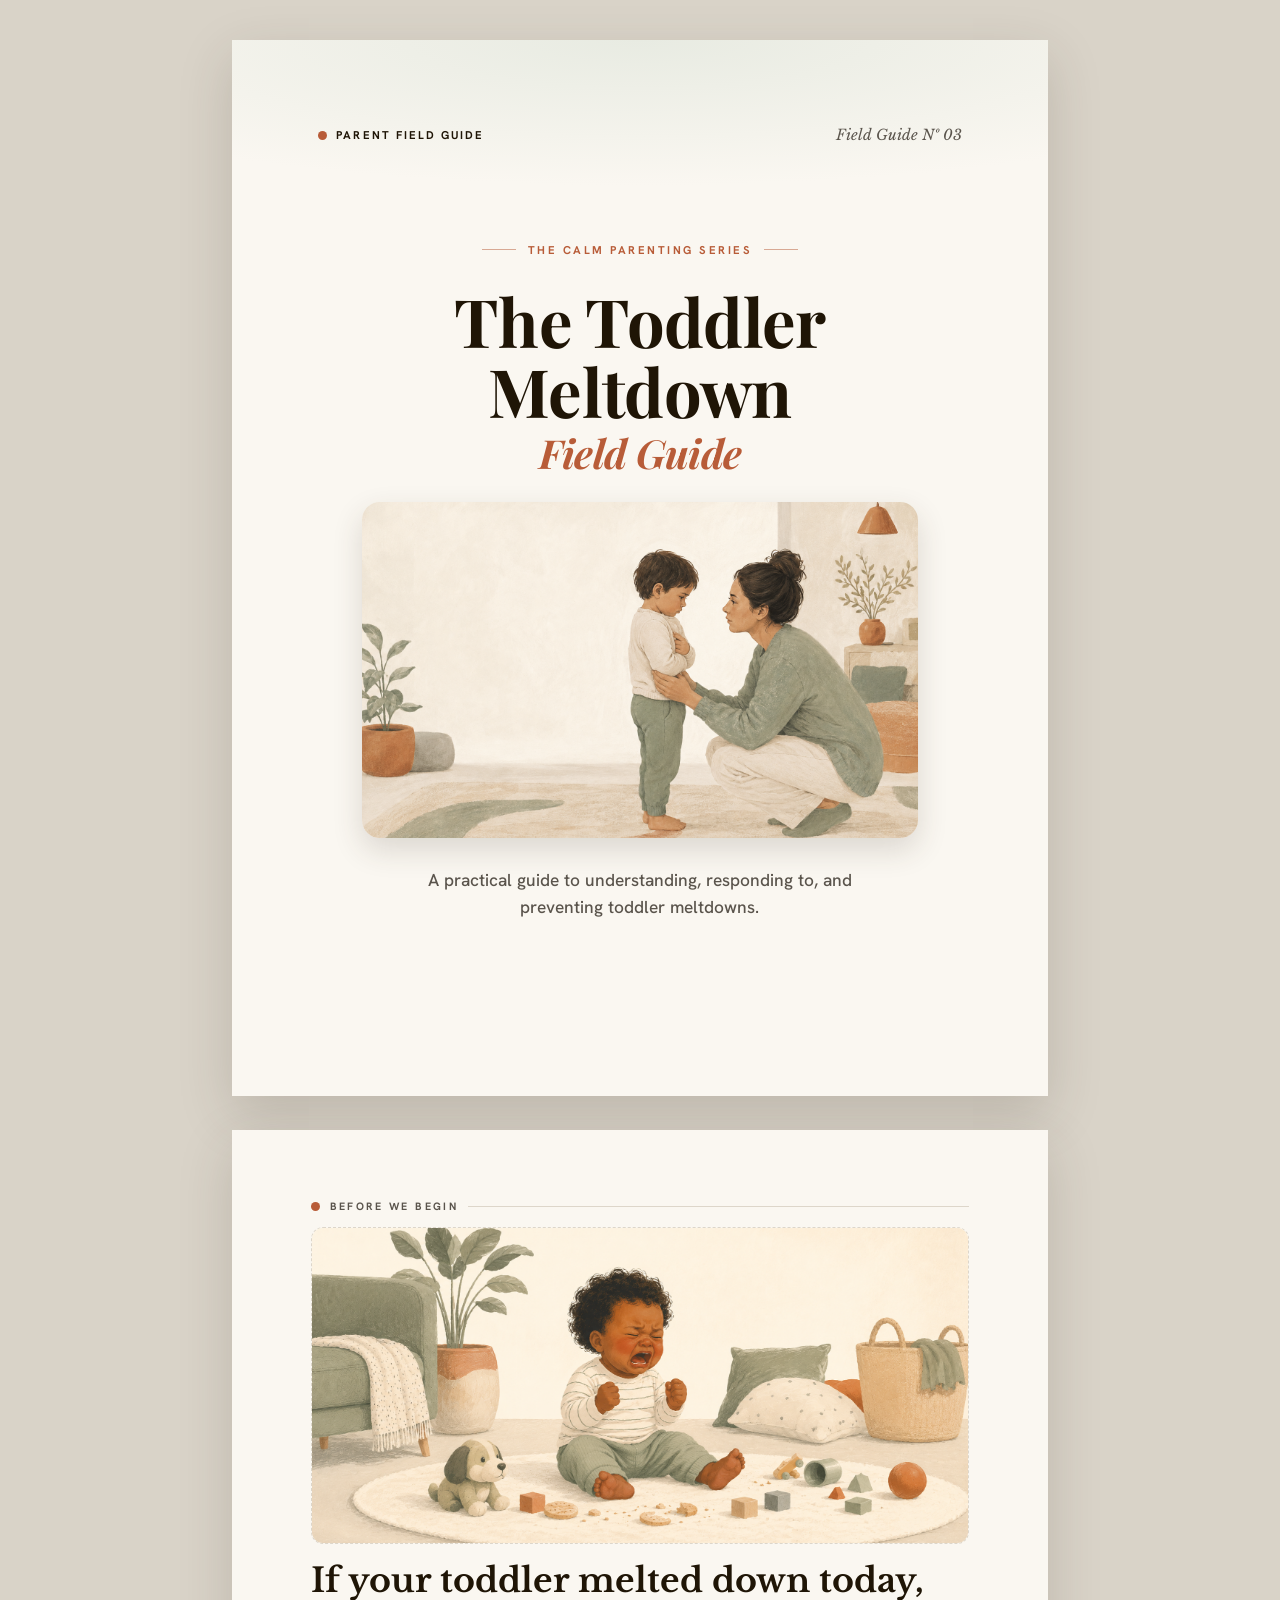
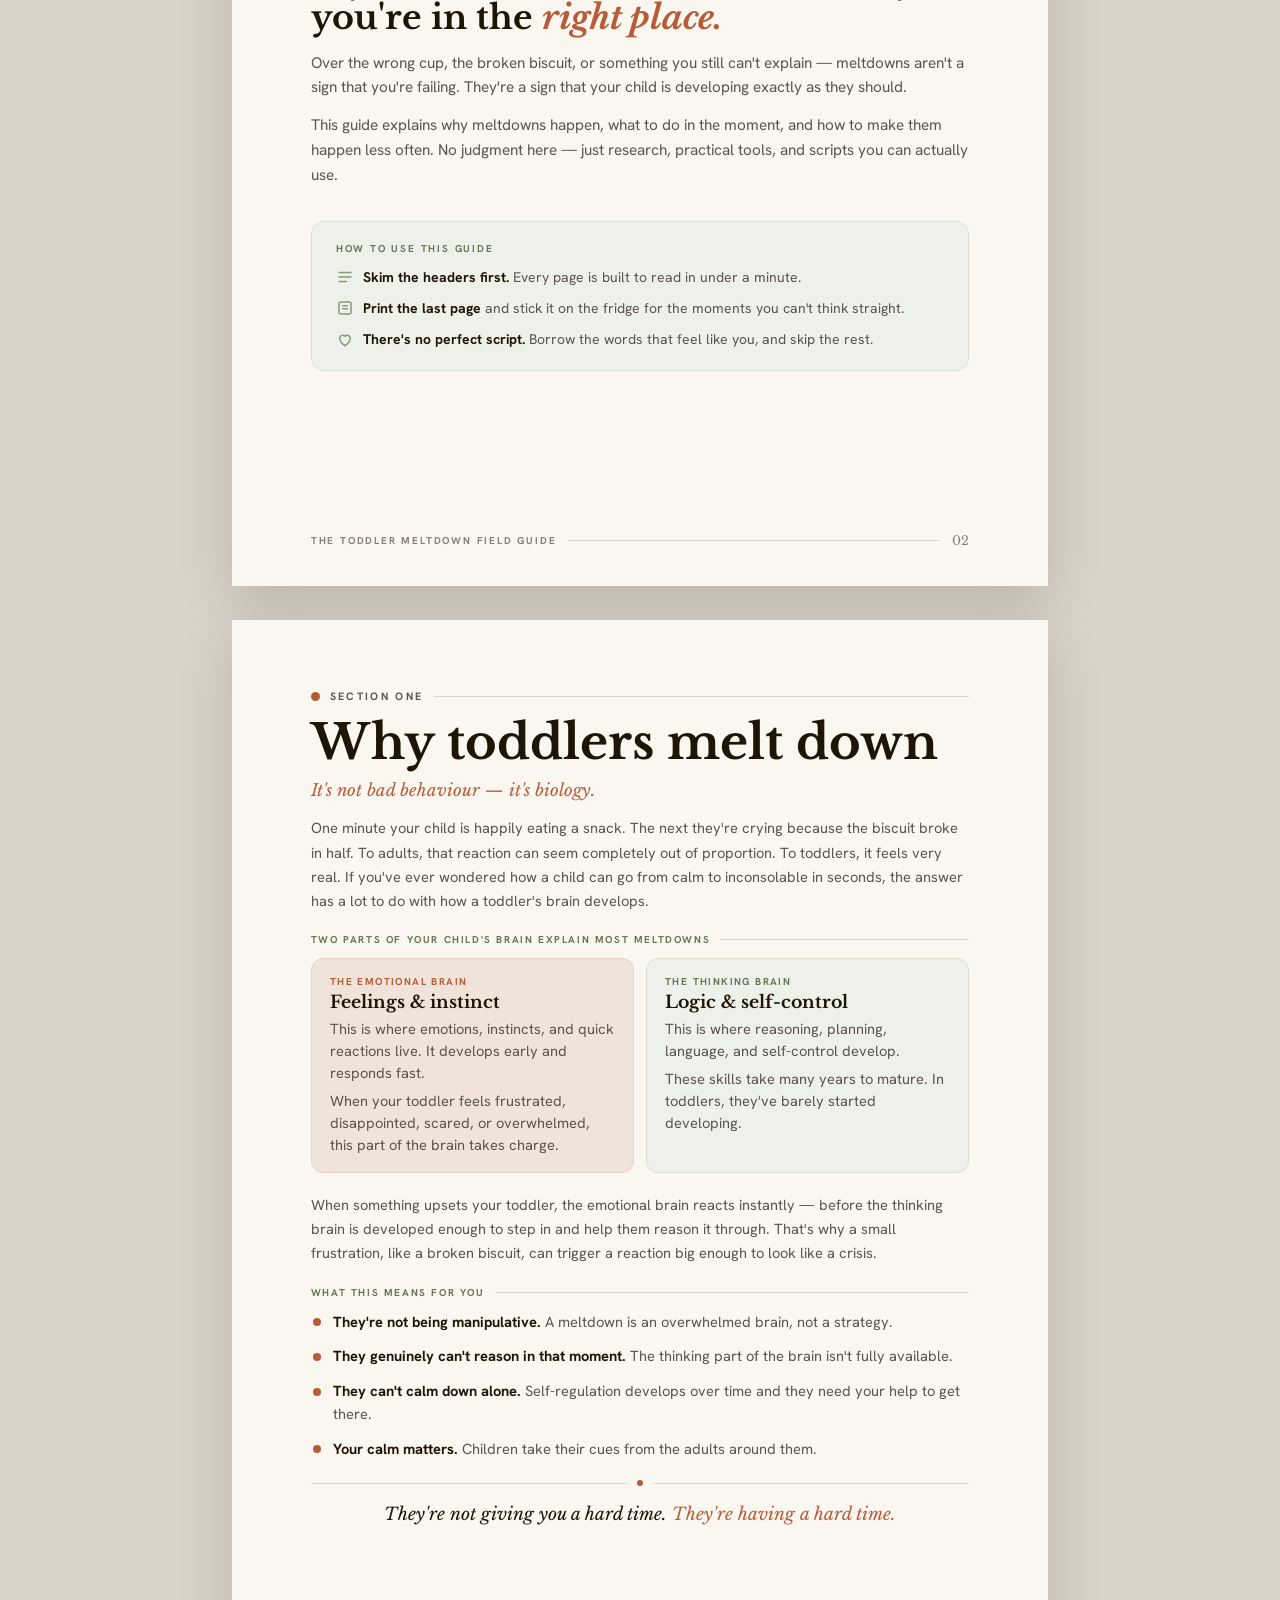
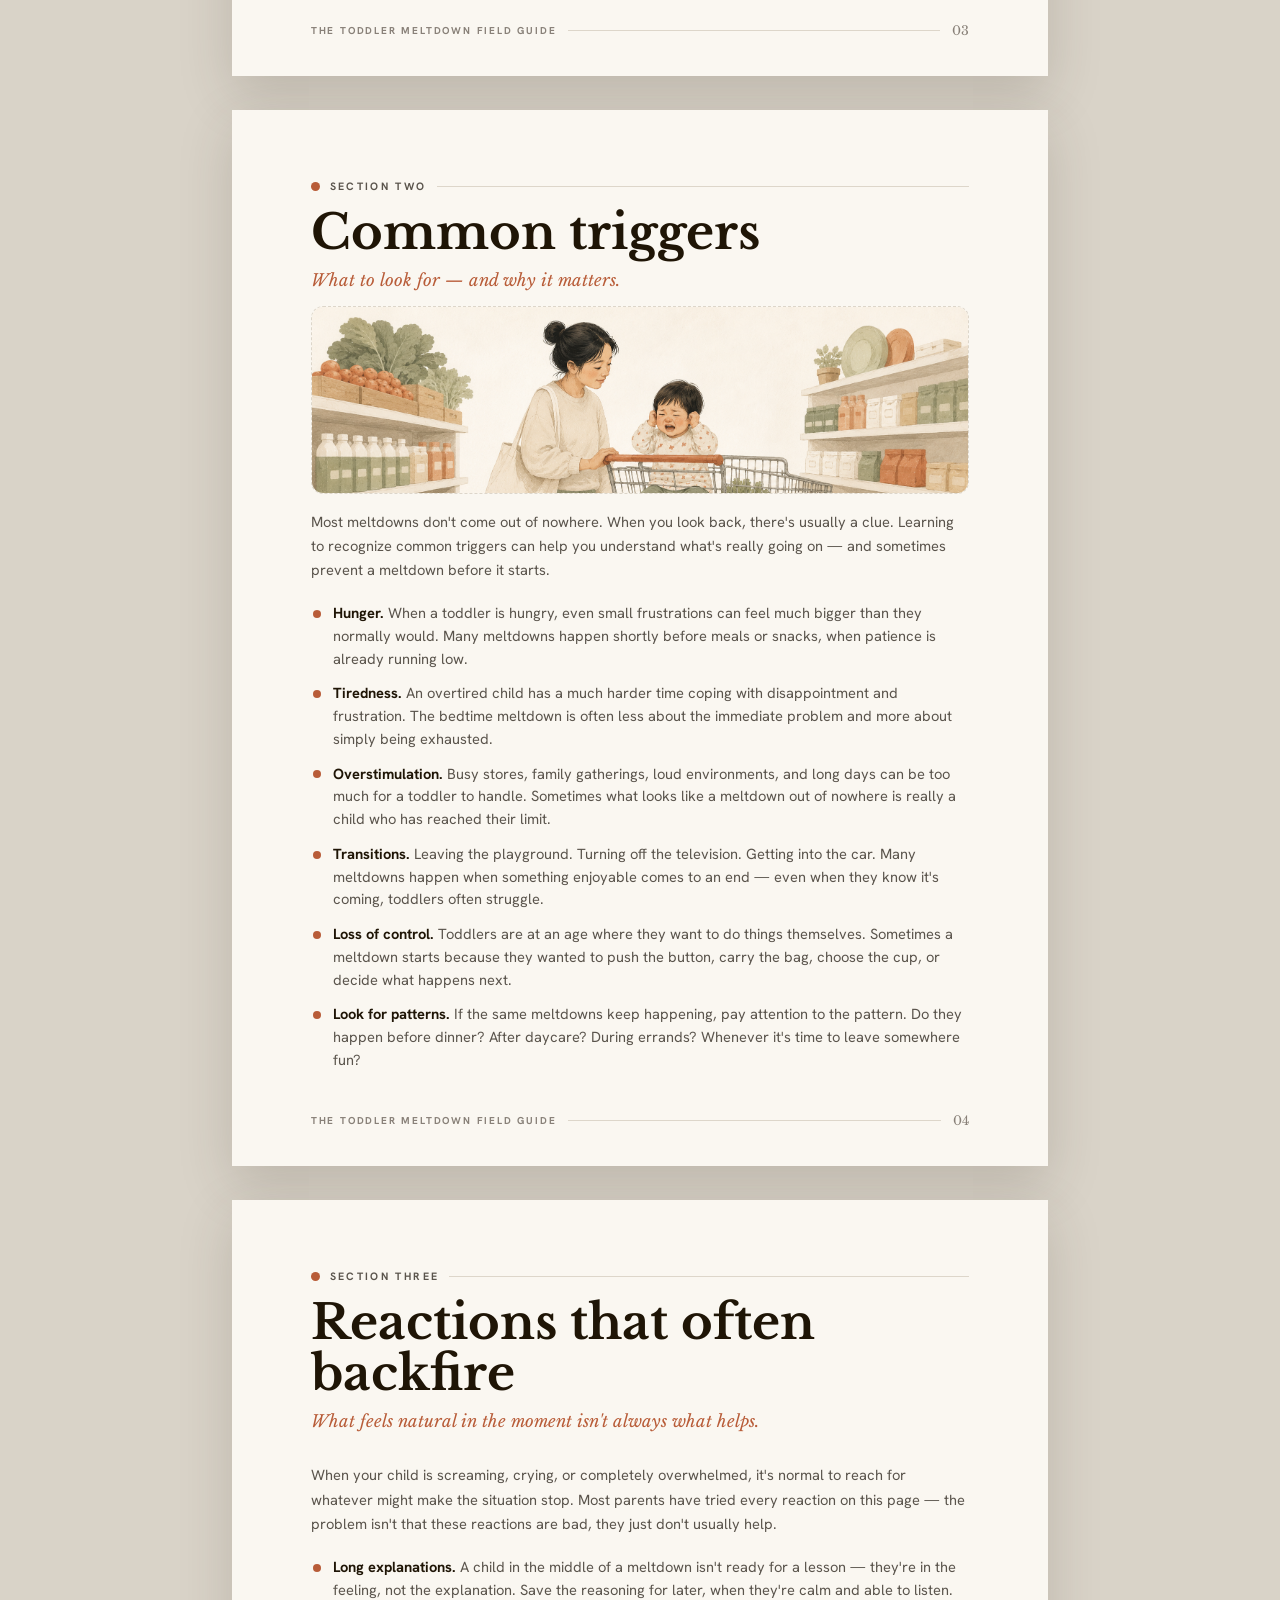
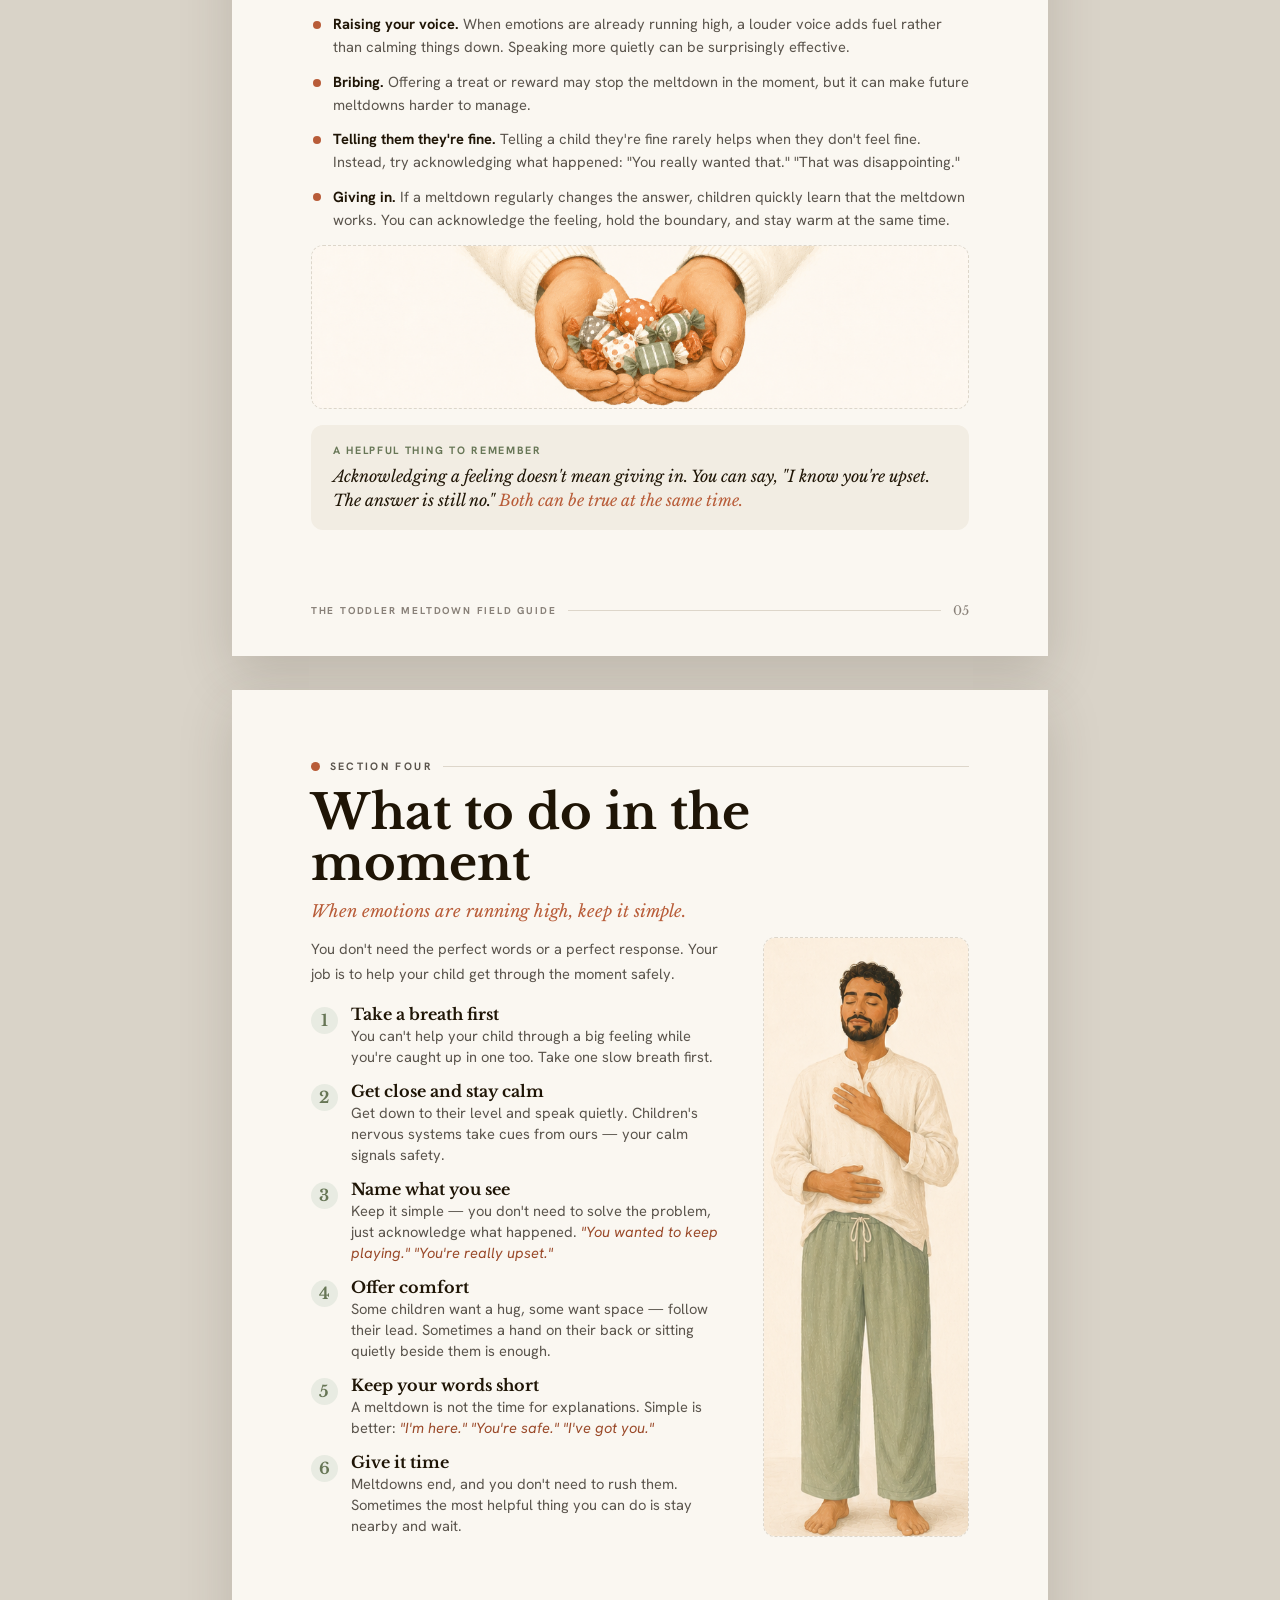
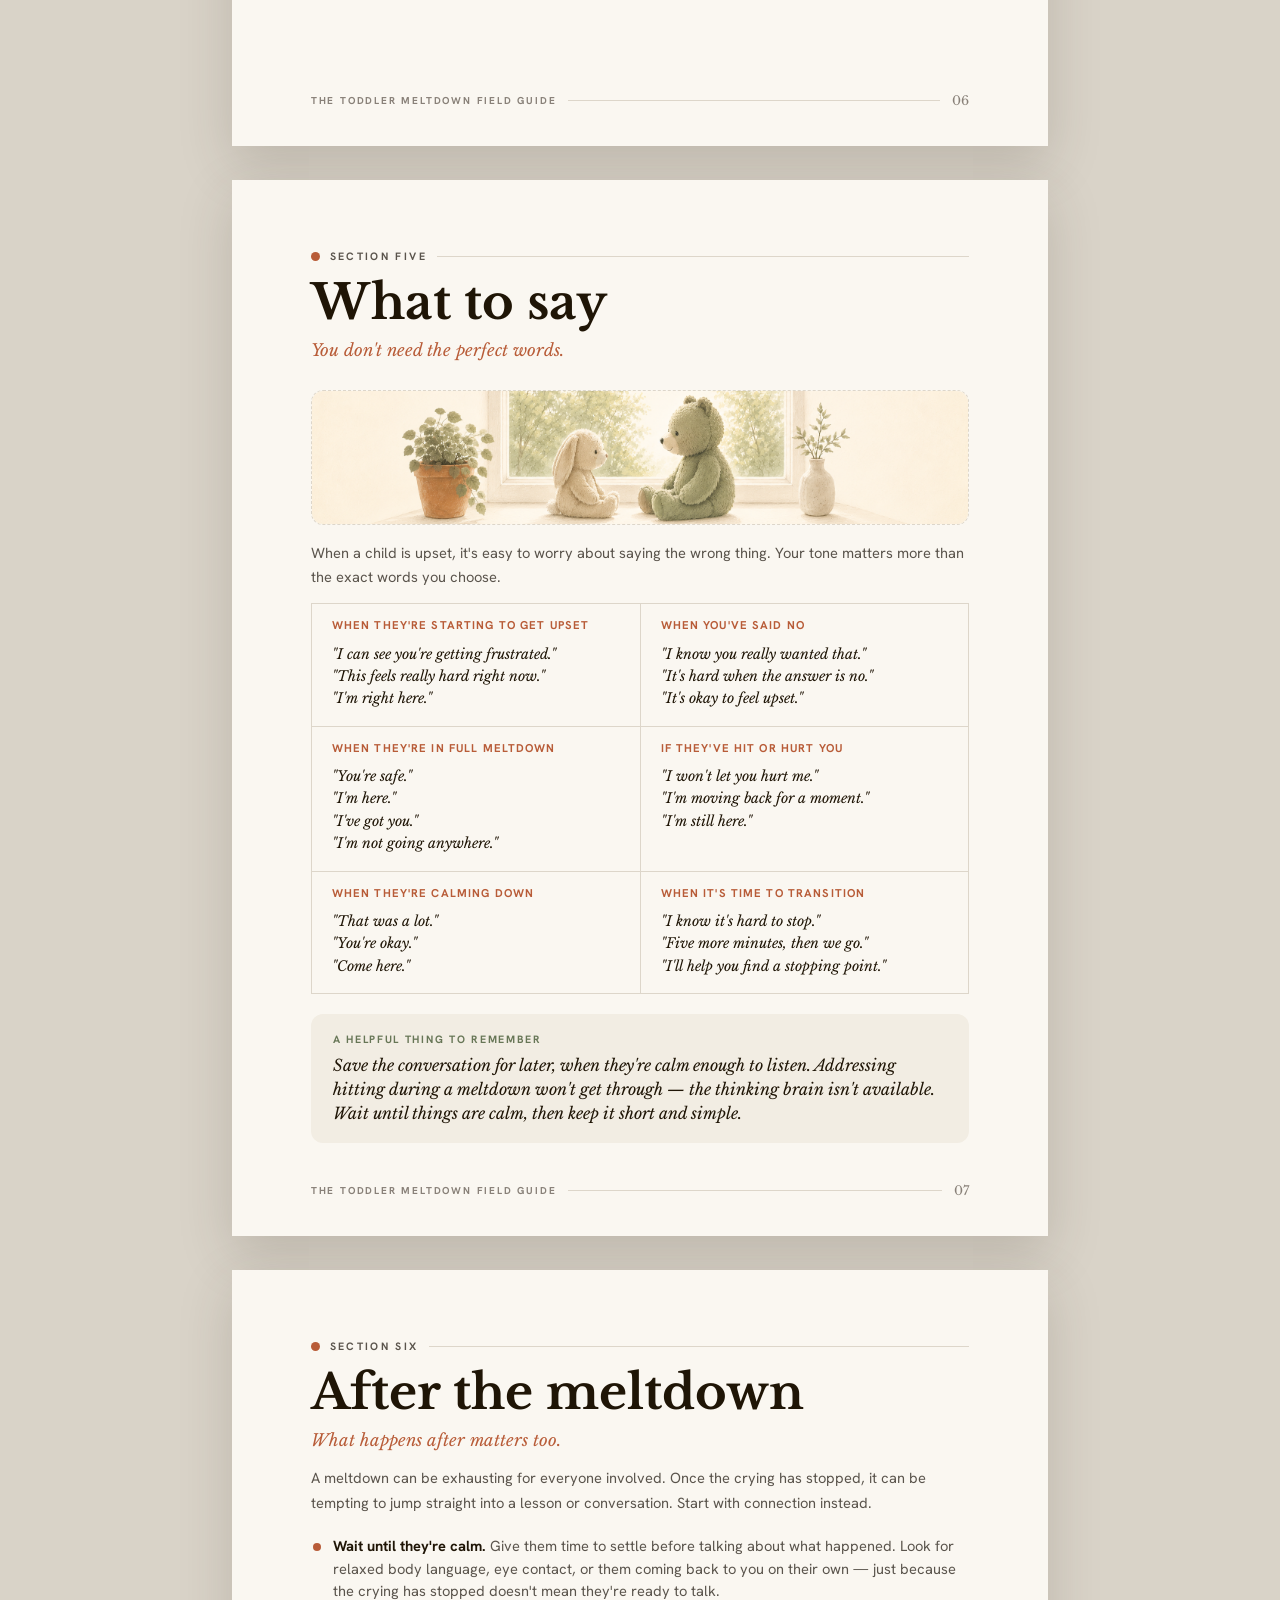
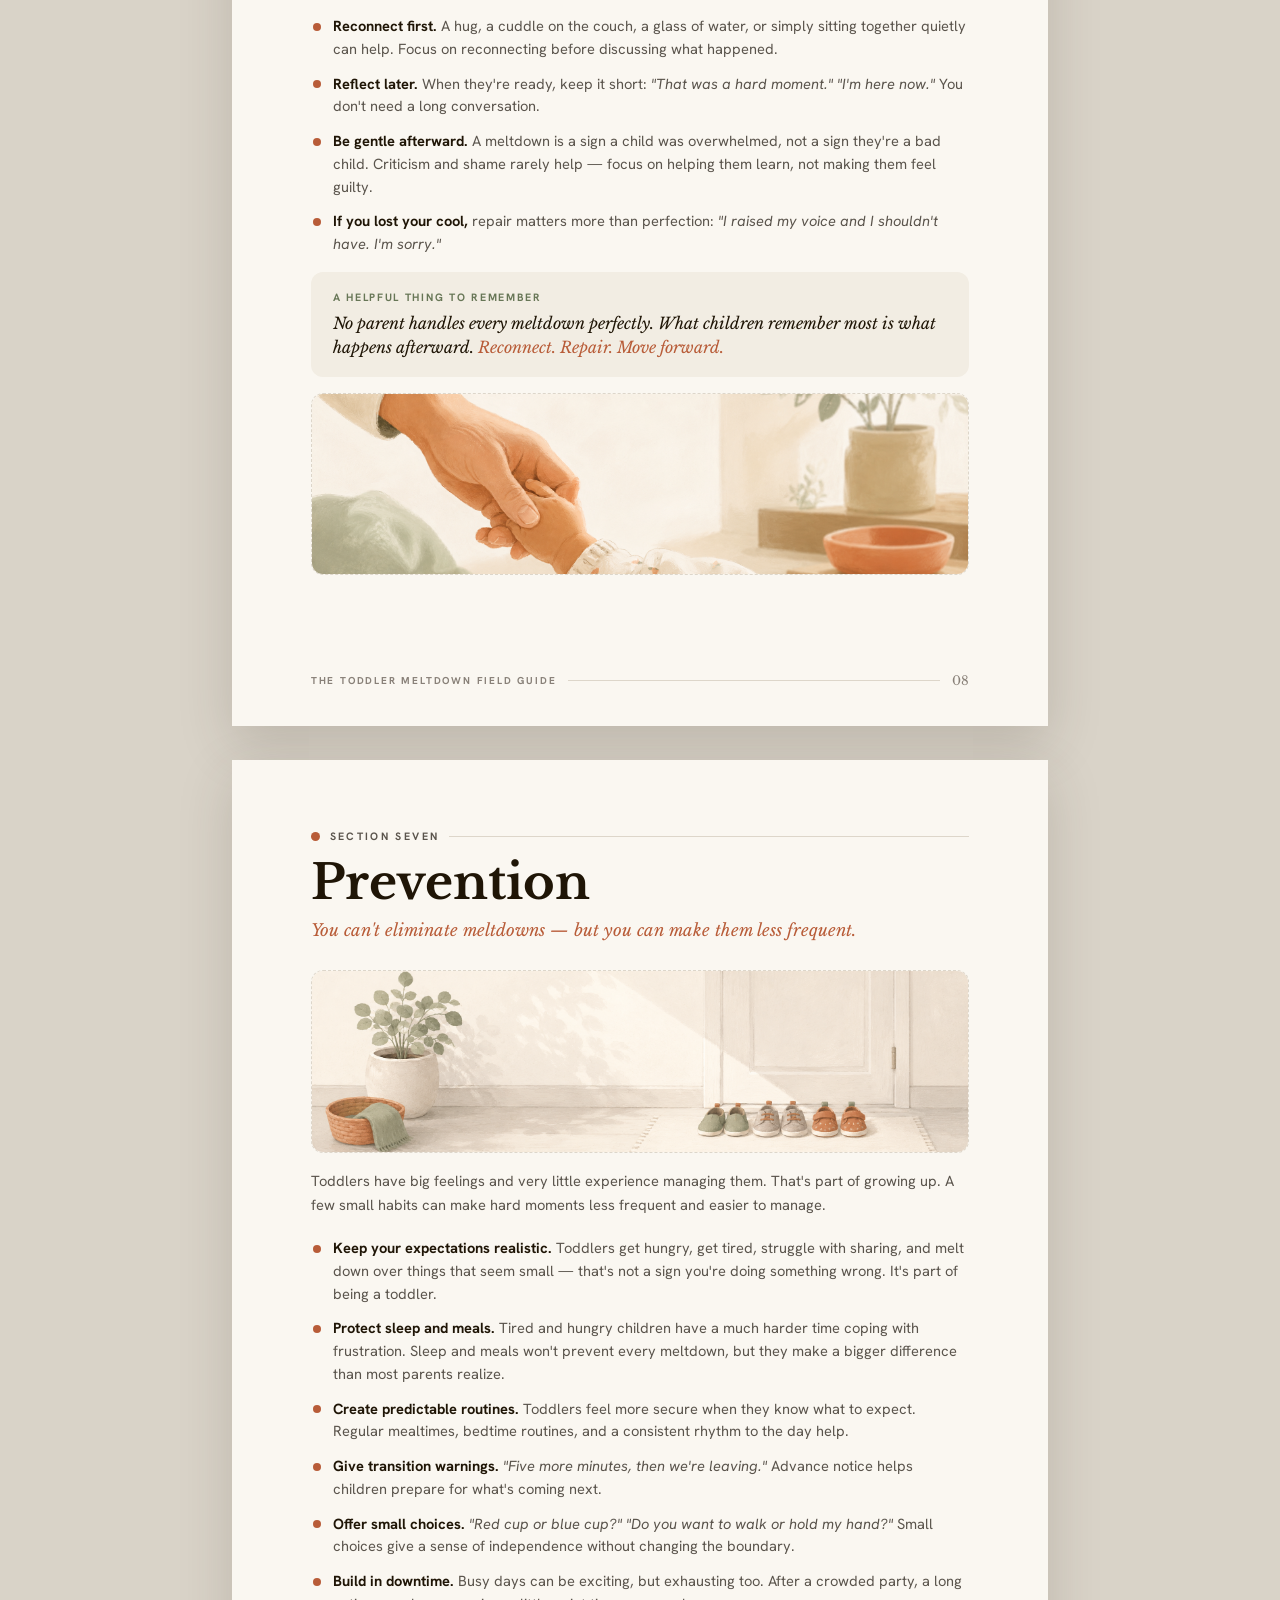
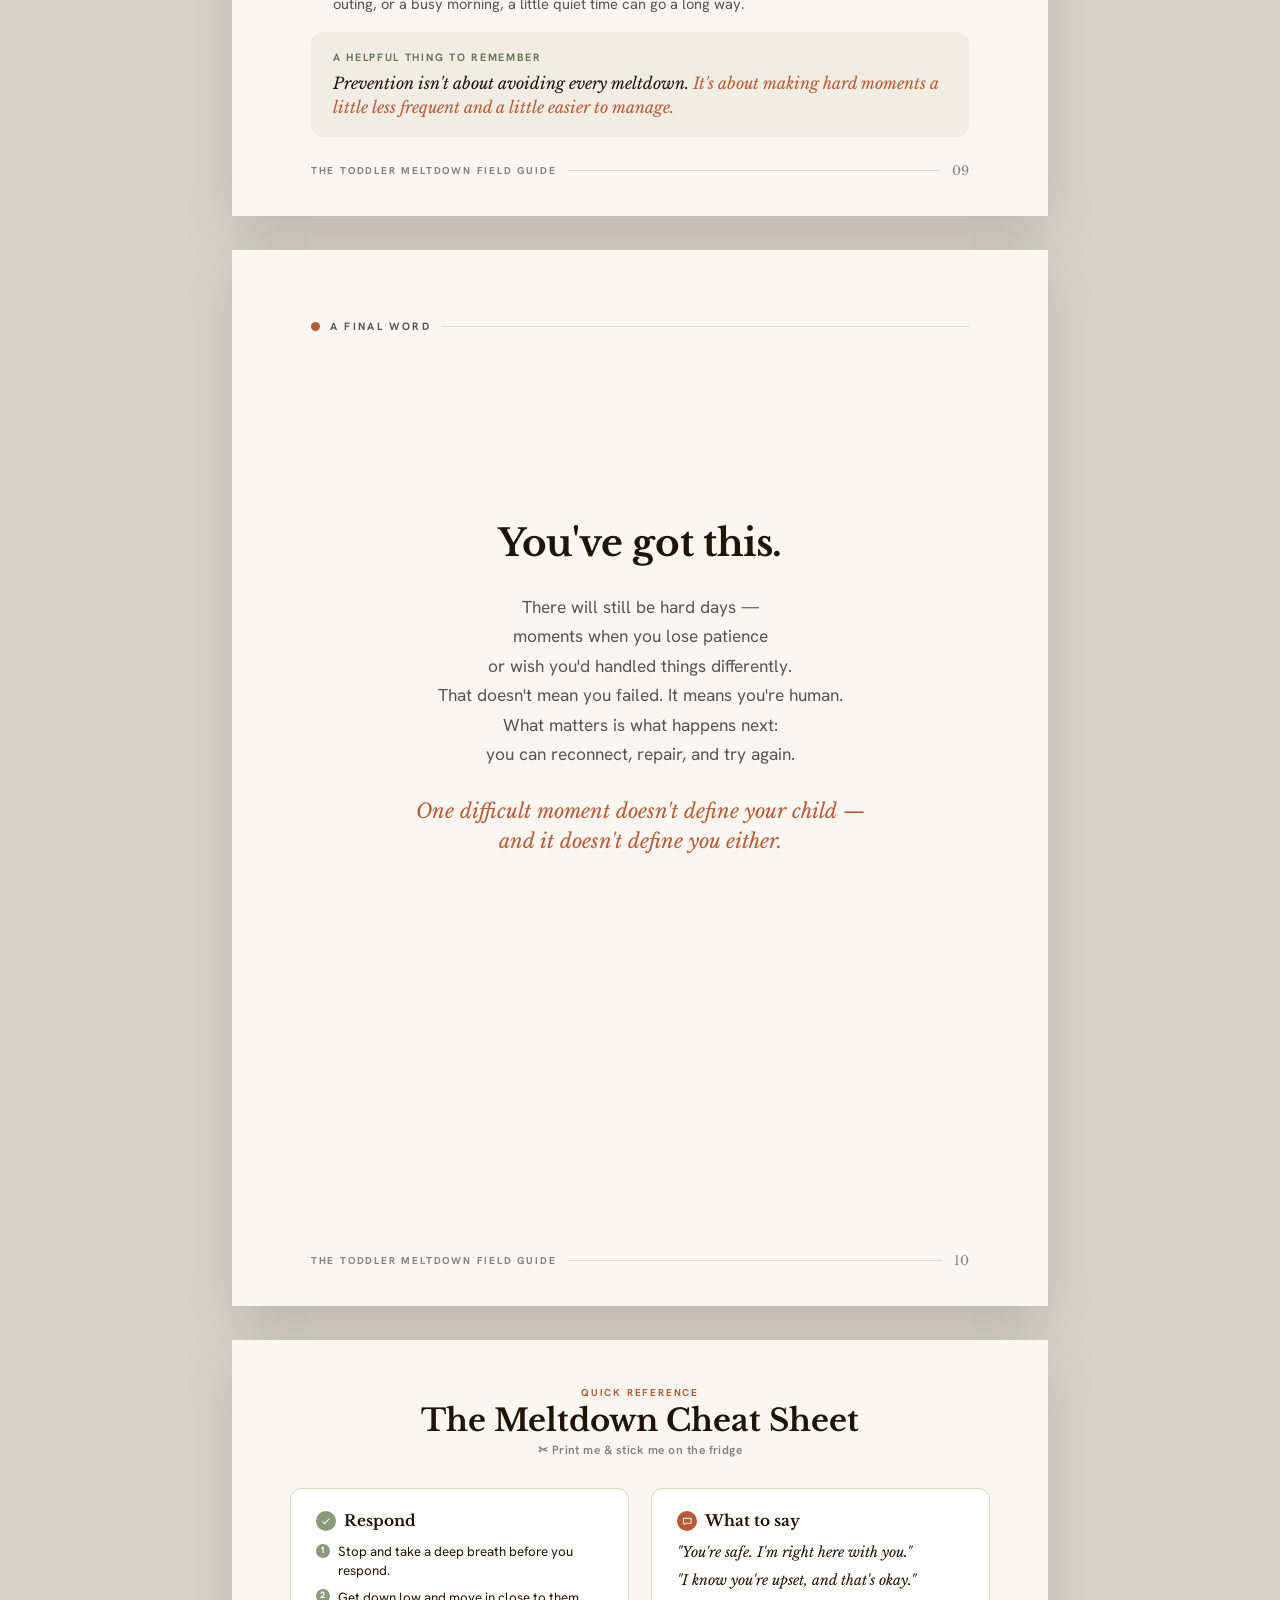
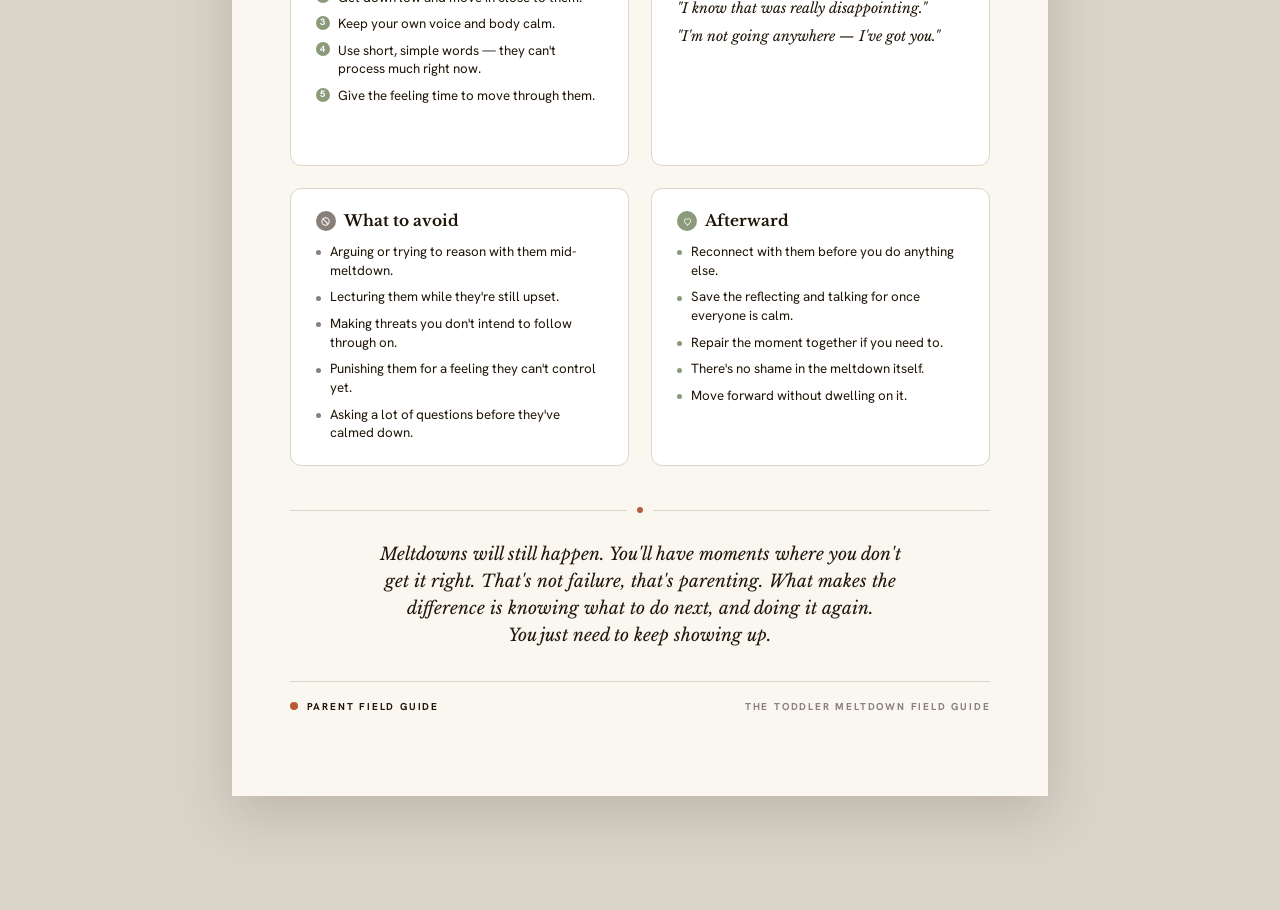
==== commit 26531df1: "Add line break after 'again' in cheat sheet closing quote" ====
--- a/index.html
+++ b/index.html
@@ -654,7 +654,7 @@
 
       <div style="flex:1;display:flex;flex-direction:column;justify-content:center;">
         <div class="dot-rule" style="margin:0 0 28px;"><span class="d"></span></div>
-        <p style="font-family:var(--serif);font-size:13pt;font-style:italic;text-align:center;color:var(--ink);line-height:1.55;max-width:5.5in;margin:0 auto;">Meltdowns will still happen. You'll have moments where you don't get it right. That's not failure, that's parenting. What makes the difference is knowing what to do next, and doing it again. You just need to keep showing up.</p>
+        <p style="font-family:var(--serif);font-size:13pt;font-style:italic;text-align:center;color:var(--ink);line-height:1.55;max-width:5.5in;margin:0 auto;">Meltdowns will still happen. You'll have moments where you don't get it right. That's not failure, that's parenting. What makes the difference is knowing what to do next, and doing it again.<br>You just need to keep showing up.</p>
 
         <div class="cheat-foot">
           <div class="bn"><span class="dot"></span>Parent Field Guide</div>
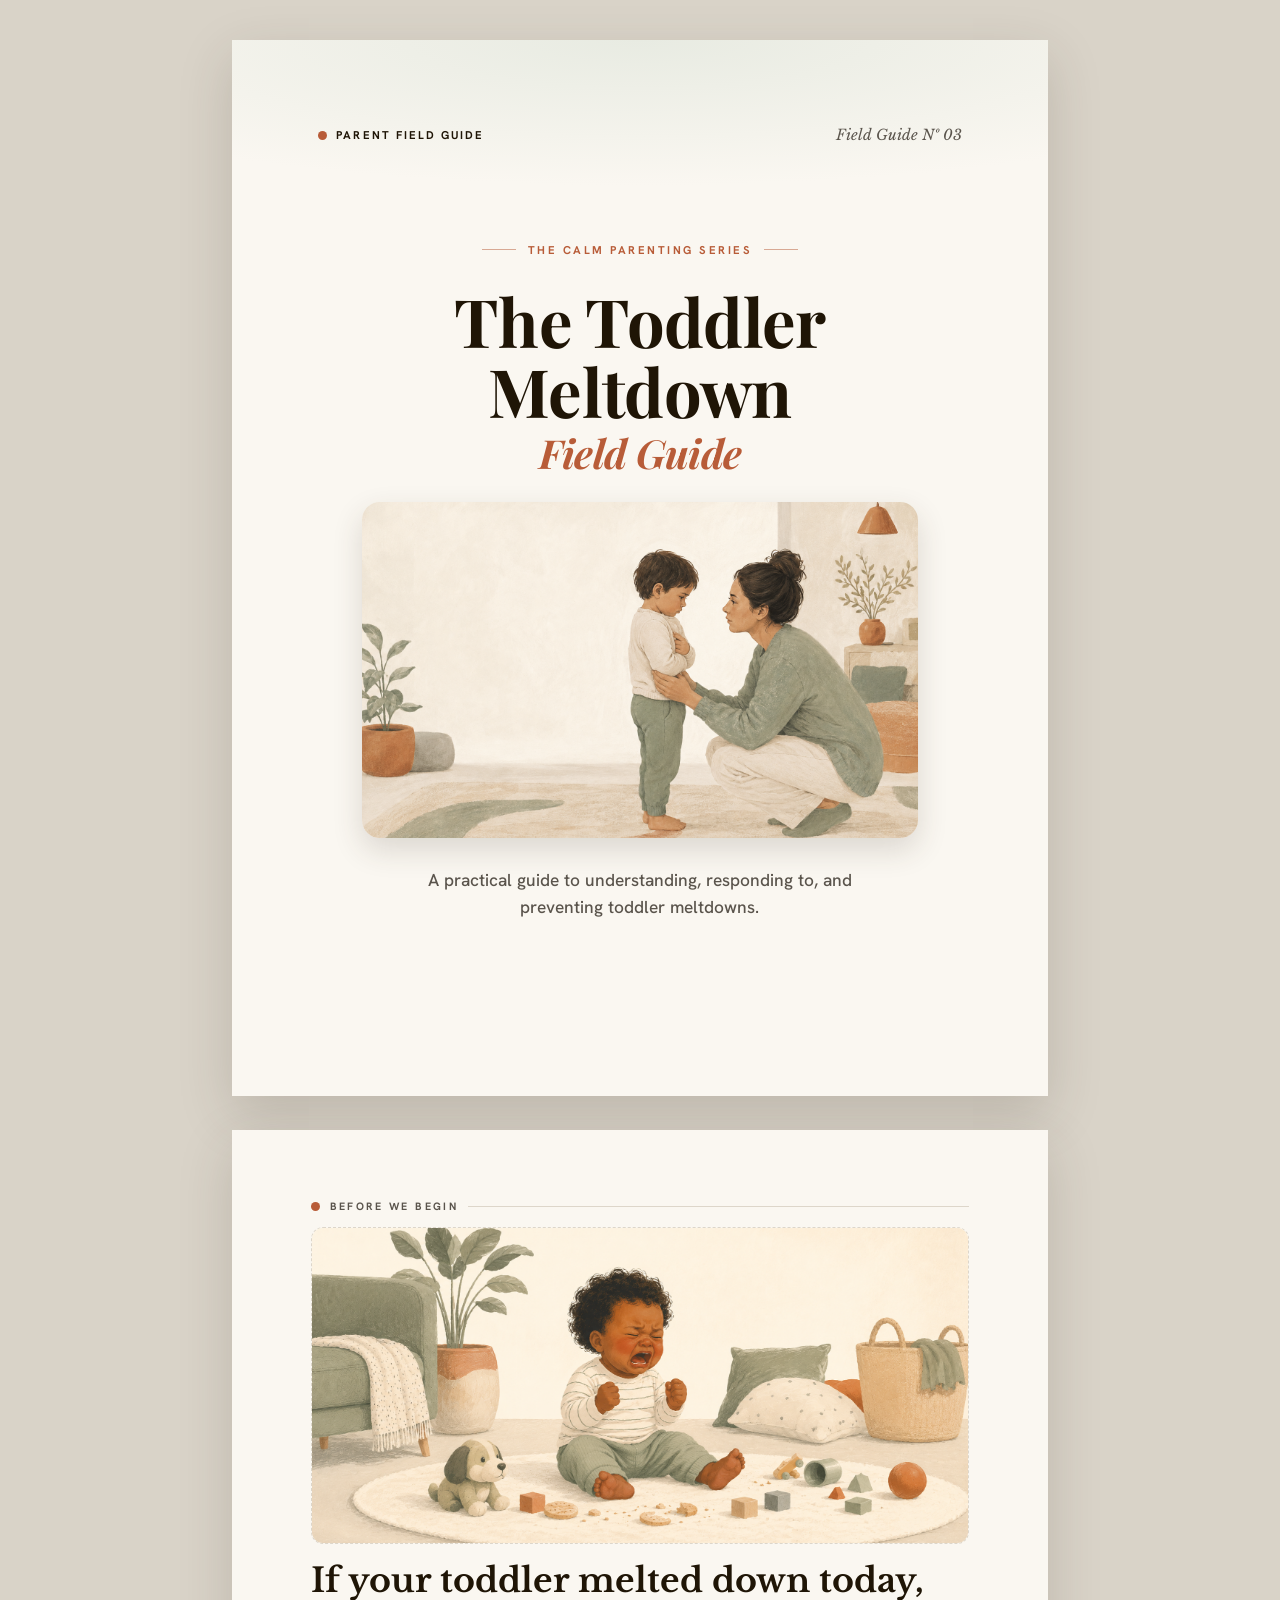
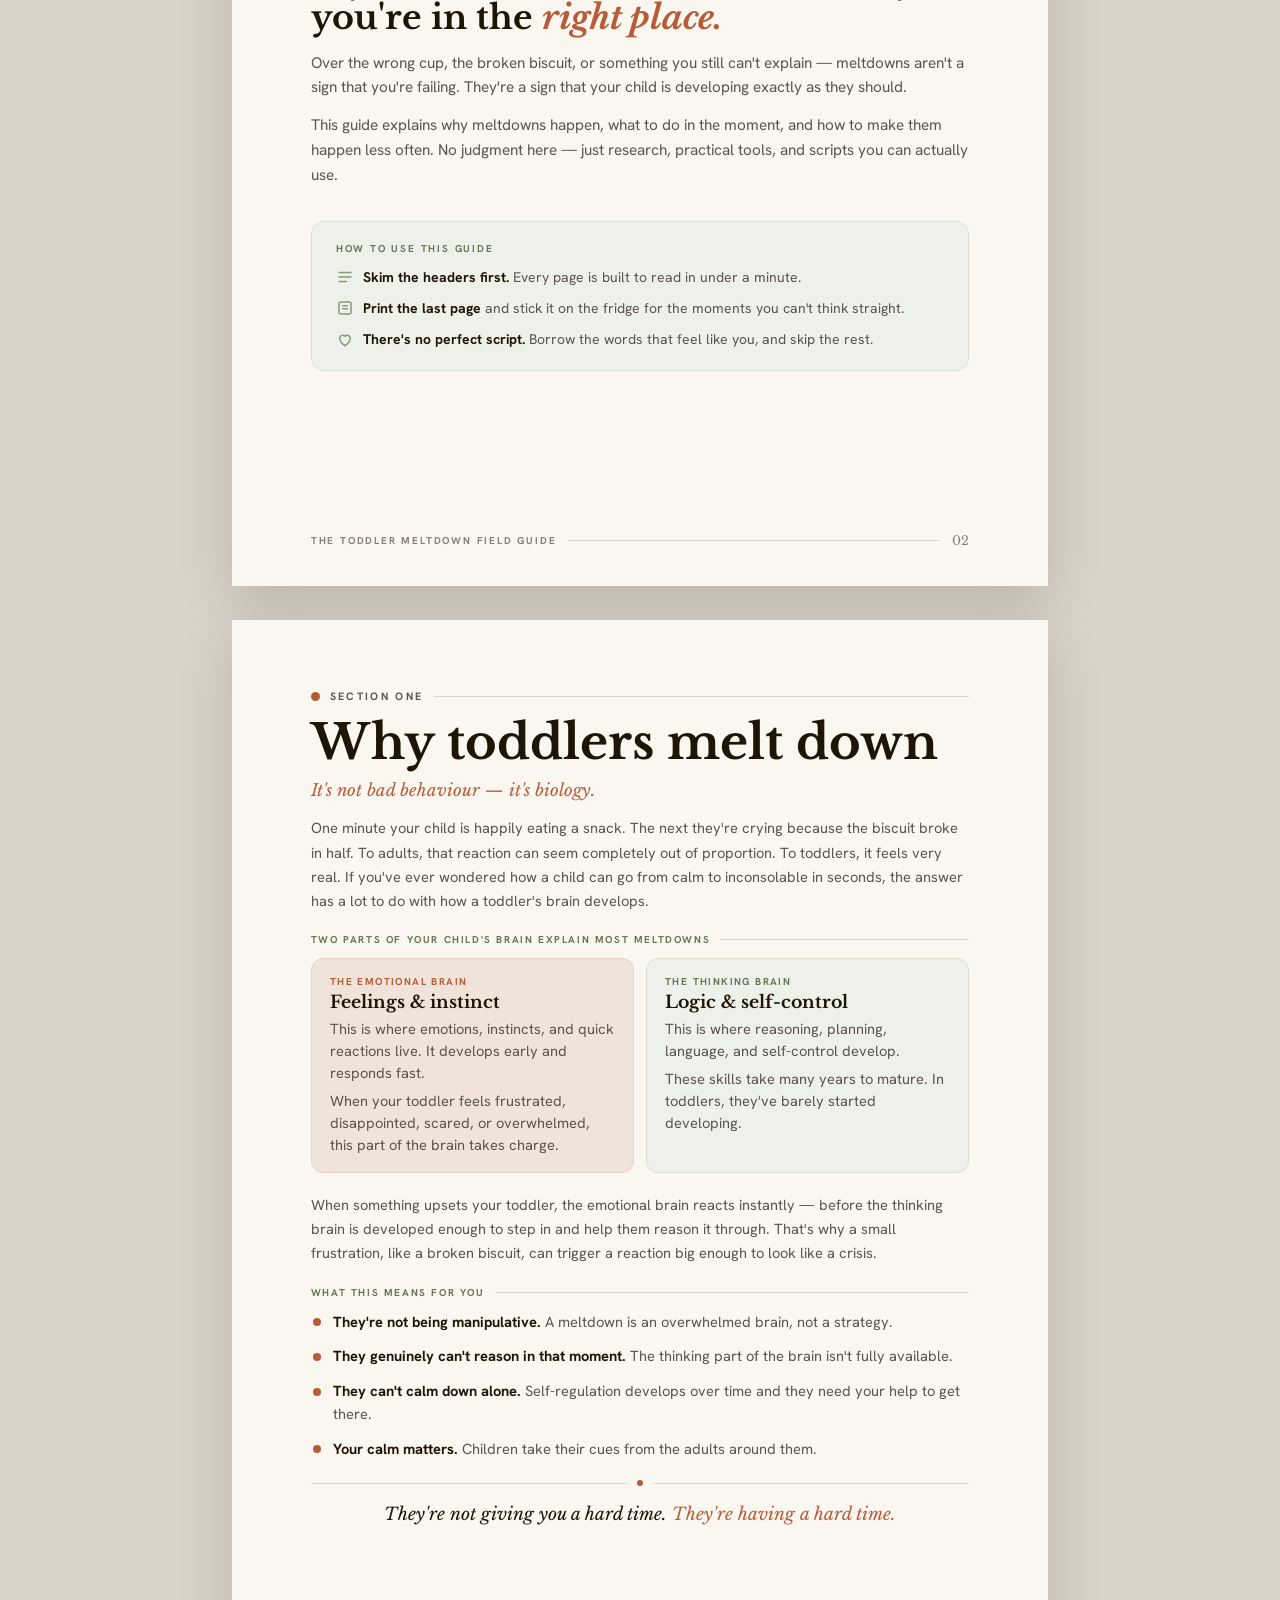
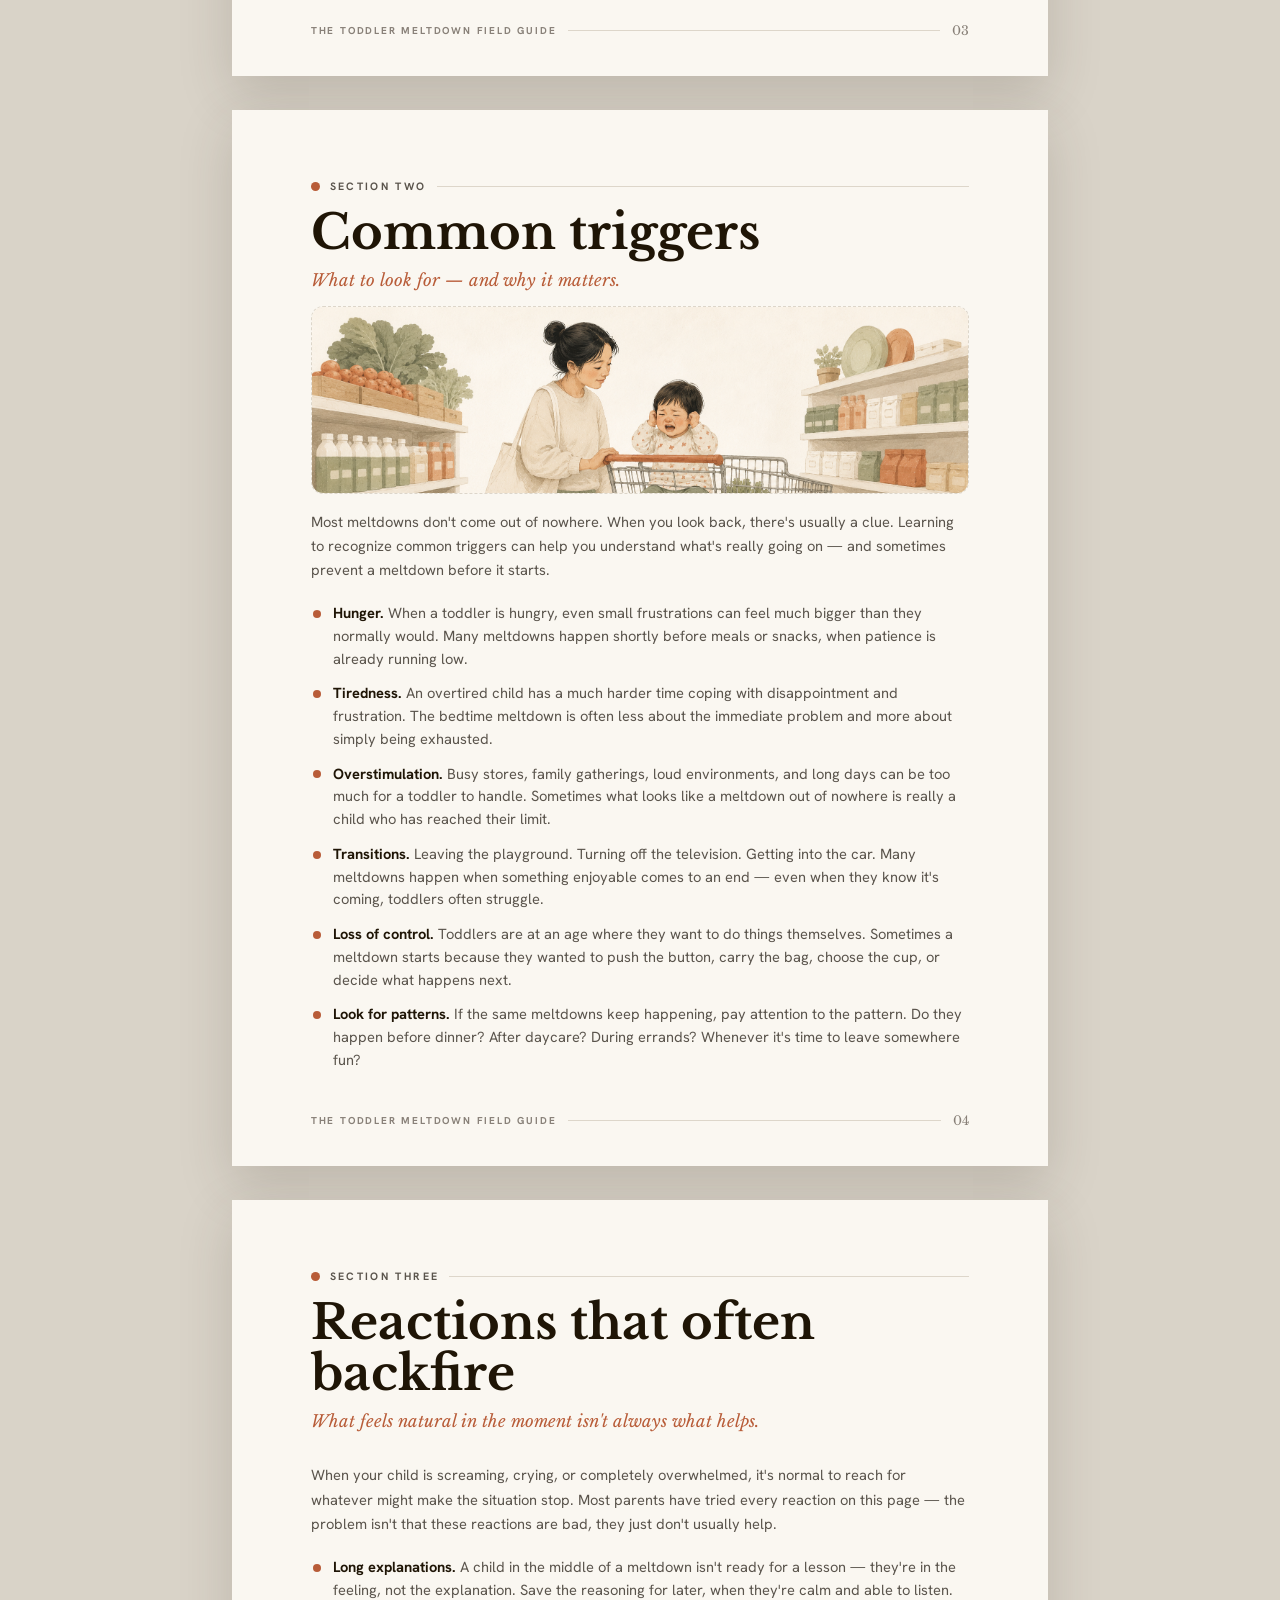
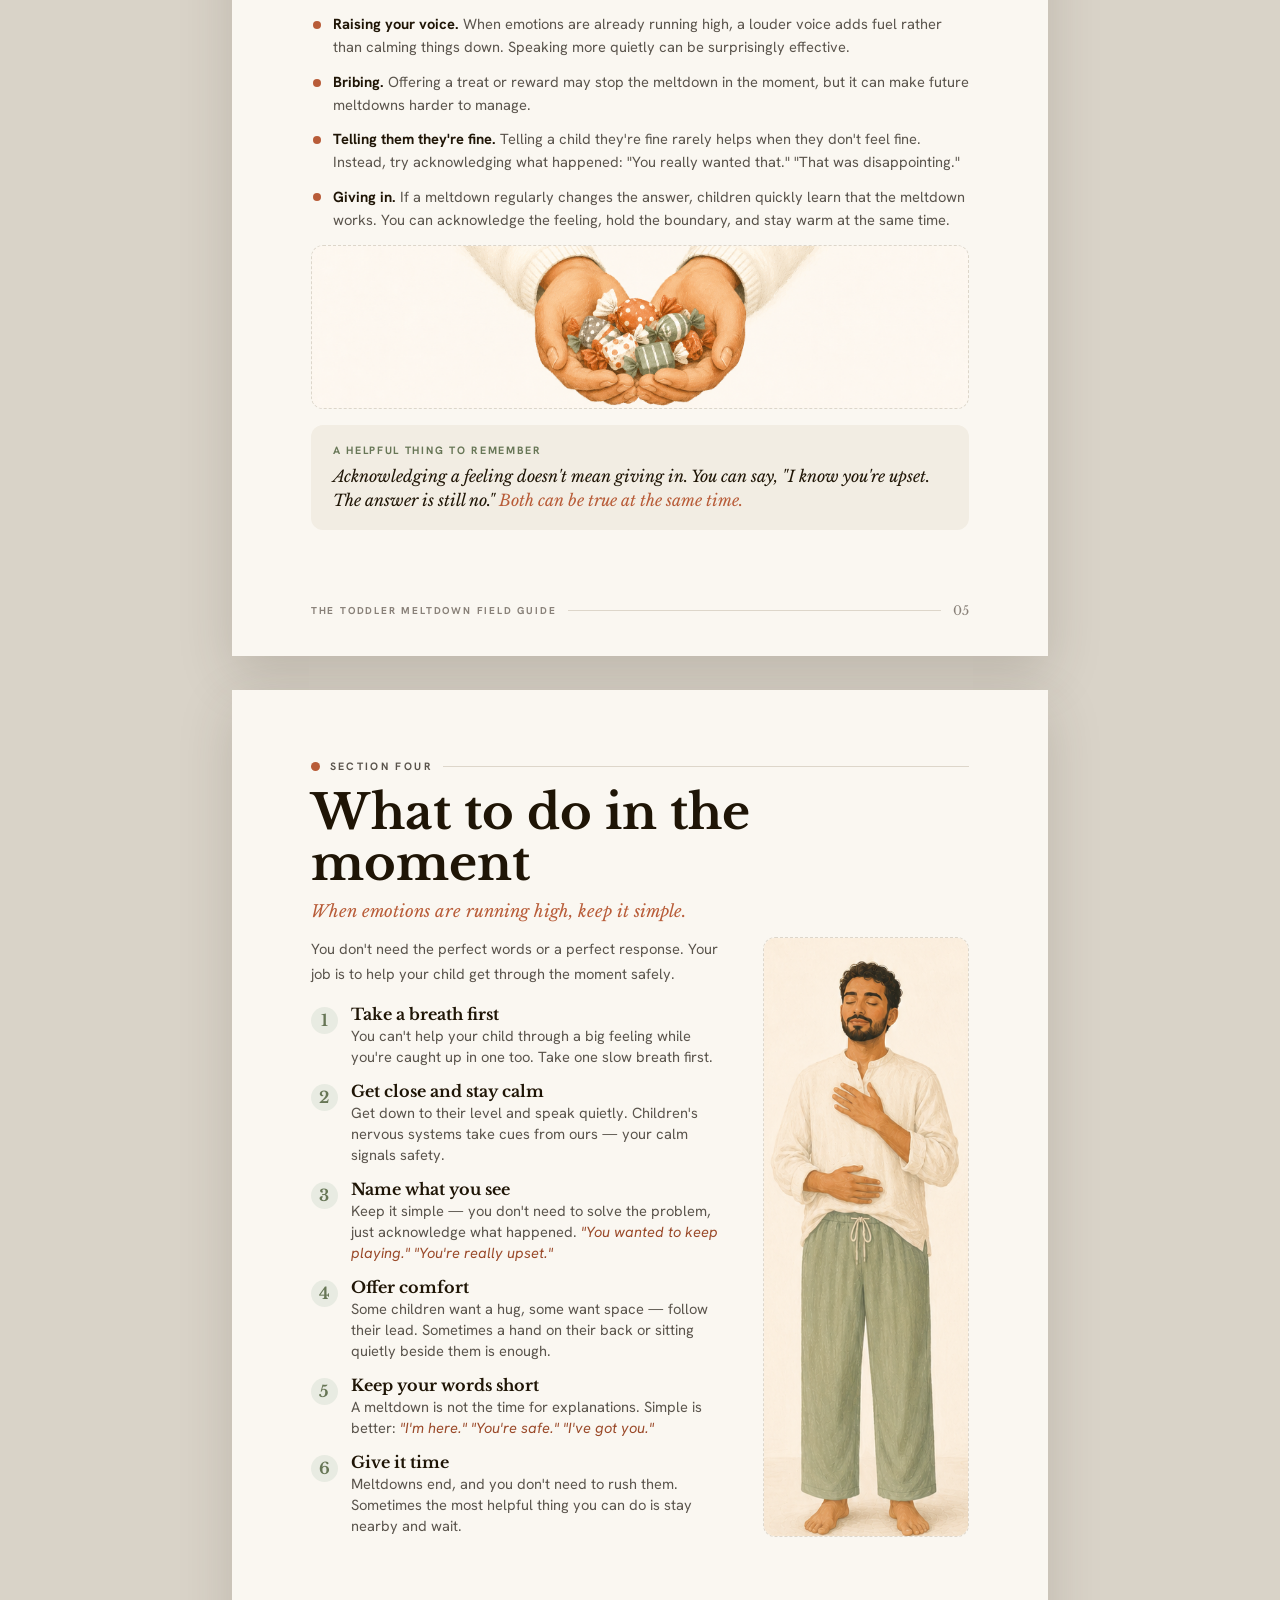
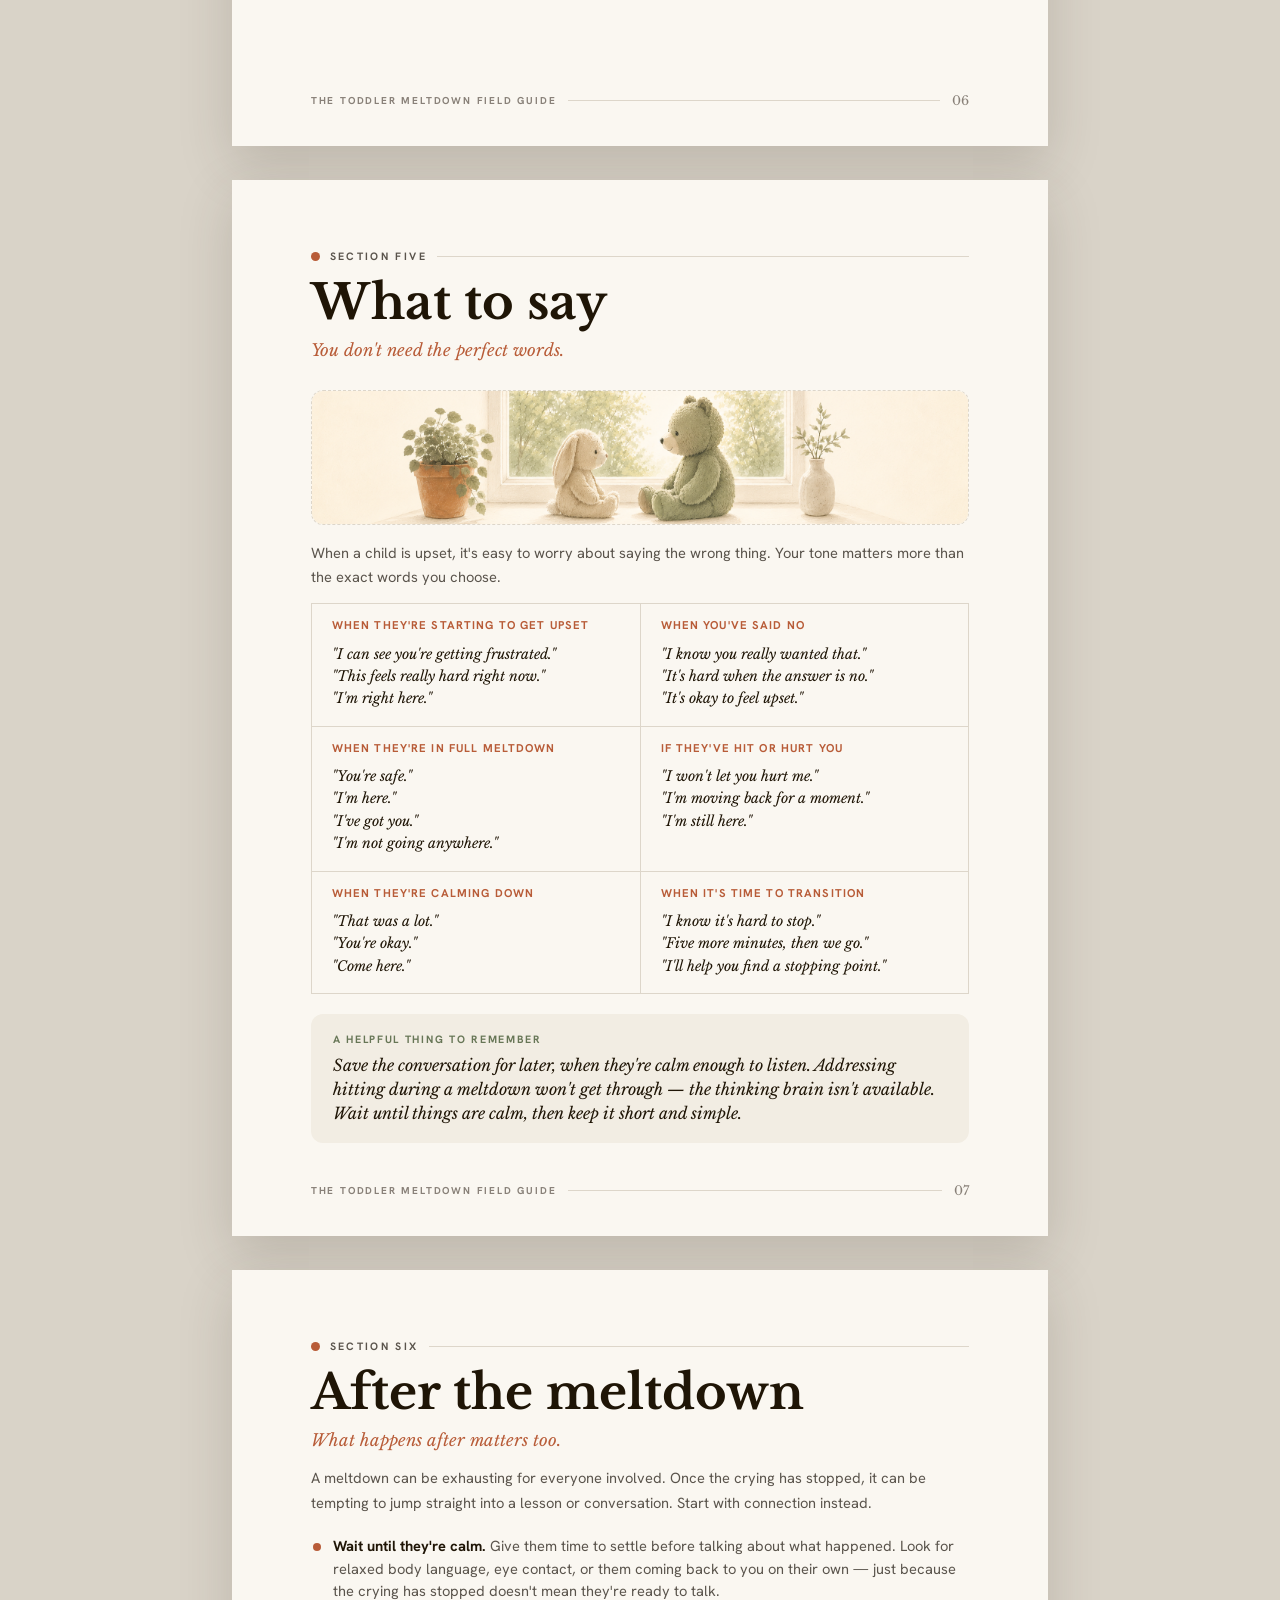
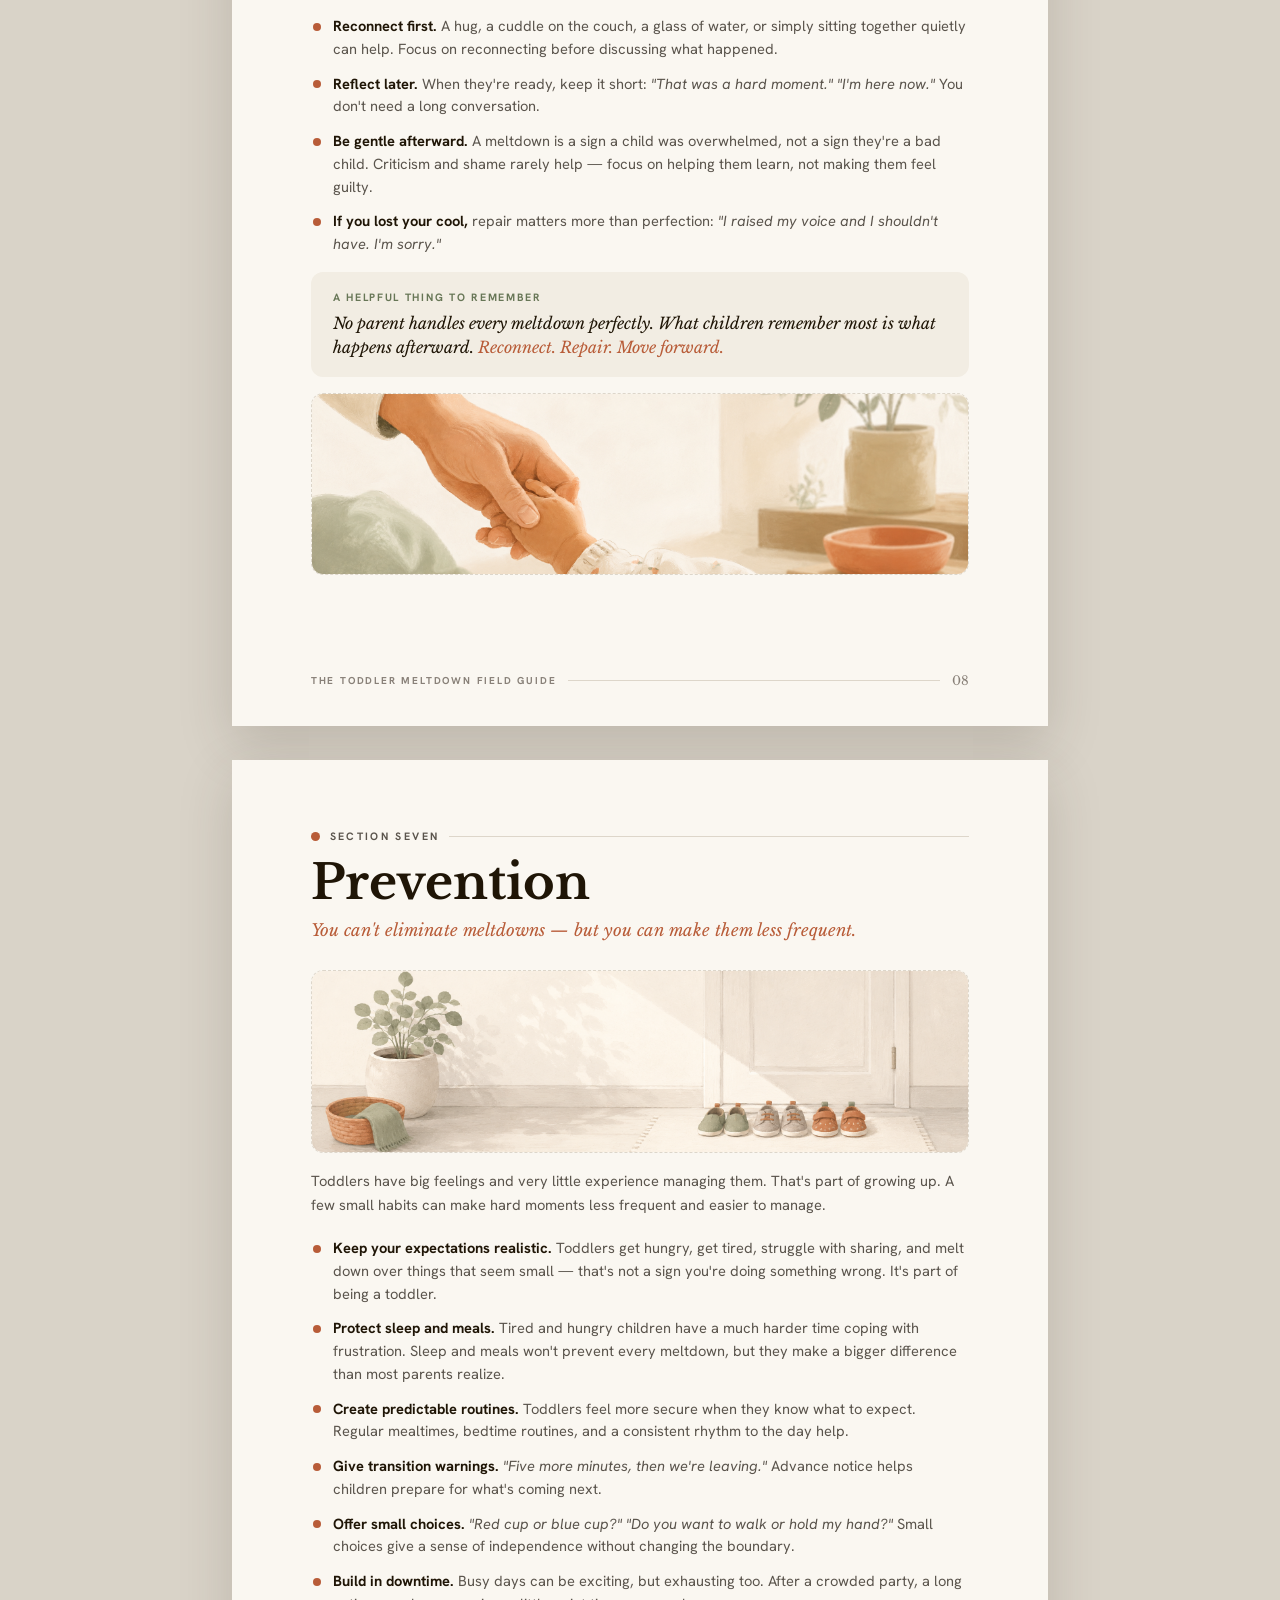
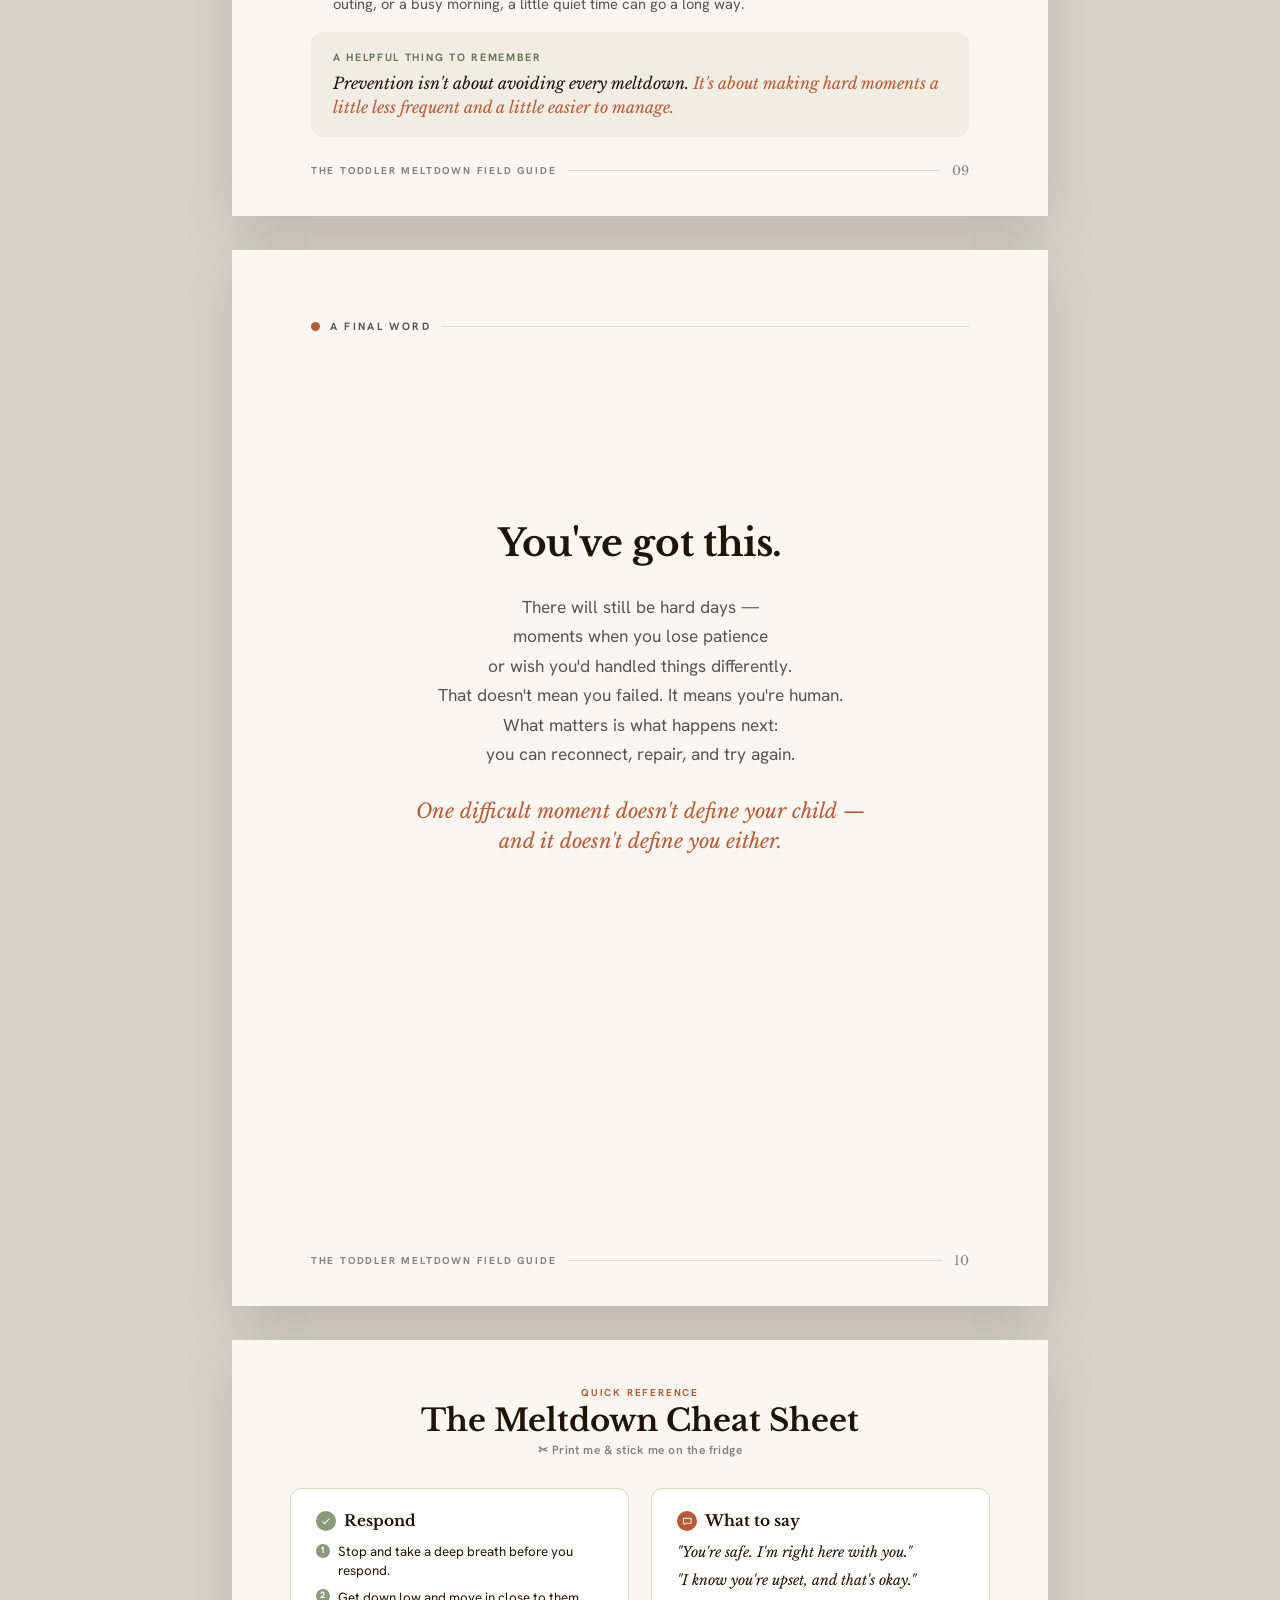
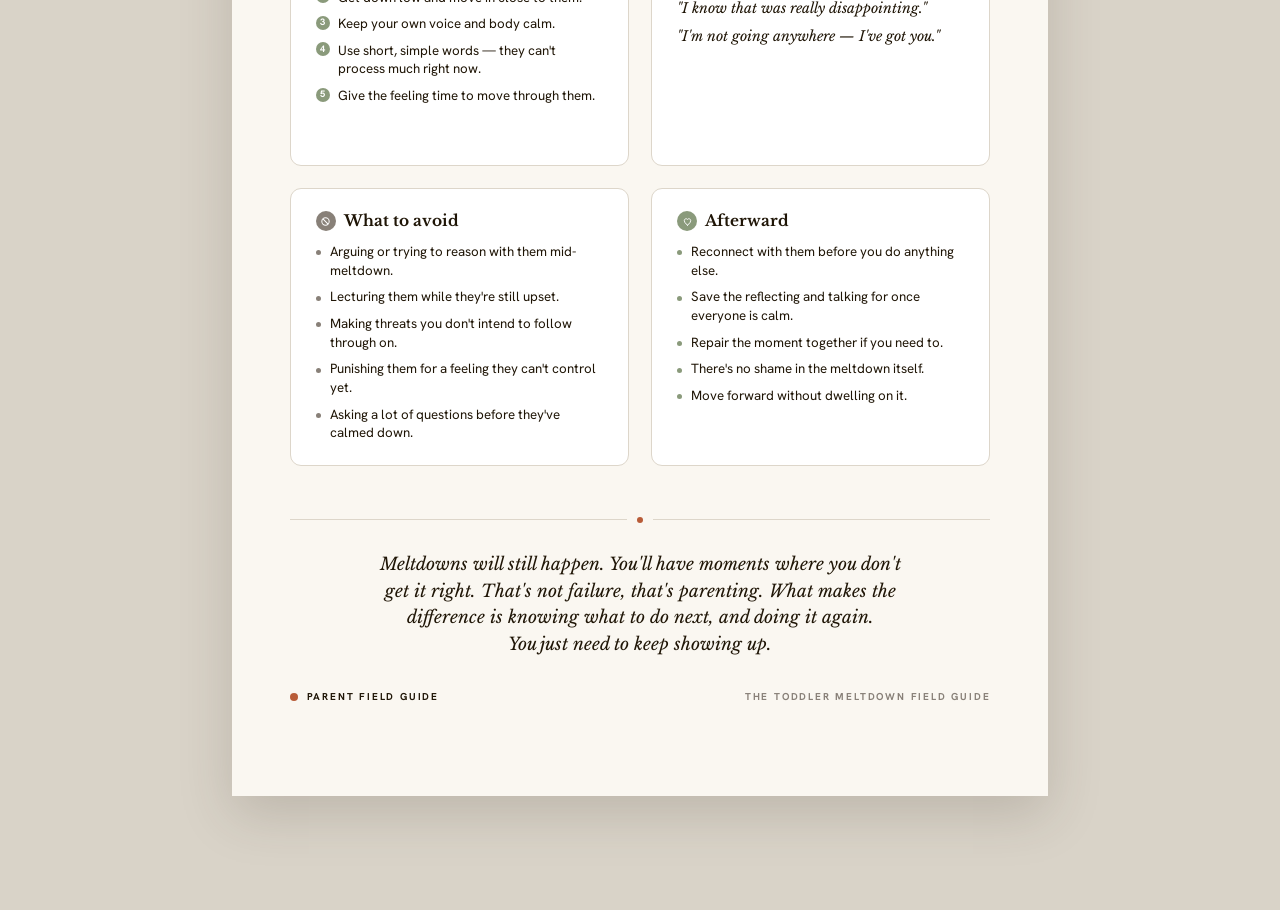
==== commit 12af85a3: "Remove divider line above cheat sheet footer" ====
--- a/index.html
+++ b/index.html
@@ -180,7 +180,7 @@
   .cbox ul.dotlist li::before{content:"";position:absolute;left:0;top:.55em;width:5px;height:5px;border-radius:50%;background:var(--sage);}
   .cbox.say ul.dotlist li::before{background:var(--terra);}
   .cbox.avoid ul.dotlist li::before{background:var(--grey);}
-  .cheat-foot{margin-top:32px;display:flex;justify-content:space-between;align-items:center;width:100%;padding-top:18px;border-top:1px solid var(--line);}
+  .cheat-foot{margin-top:32px;display:flex;justify-content:space-between;align-items:center;width:100%;}
   .cheat-foot .bn{display:flex;align-items:center;gap:9px;font-family:var(--sans);font-size:7.5pt;font-weight:700;letter-spacing:.18em;text-transform:uppercase;color:var(--ink);}
   .cheat-foot .bn .dot{width:8px;height:8px;border-radius:50%;background:var(--terra);flex:none;}
   .cheat-foot .title{font-size:7.5pt;font-weight:700;letter-spacing:.18em;text-transform:uppercase;color:var(--grey);}
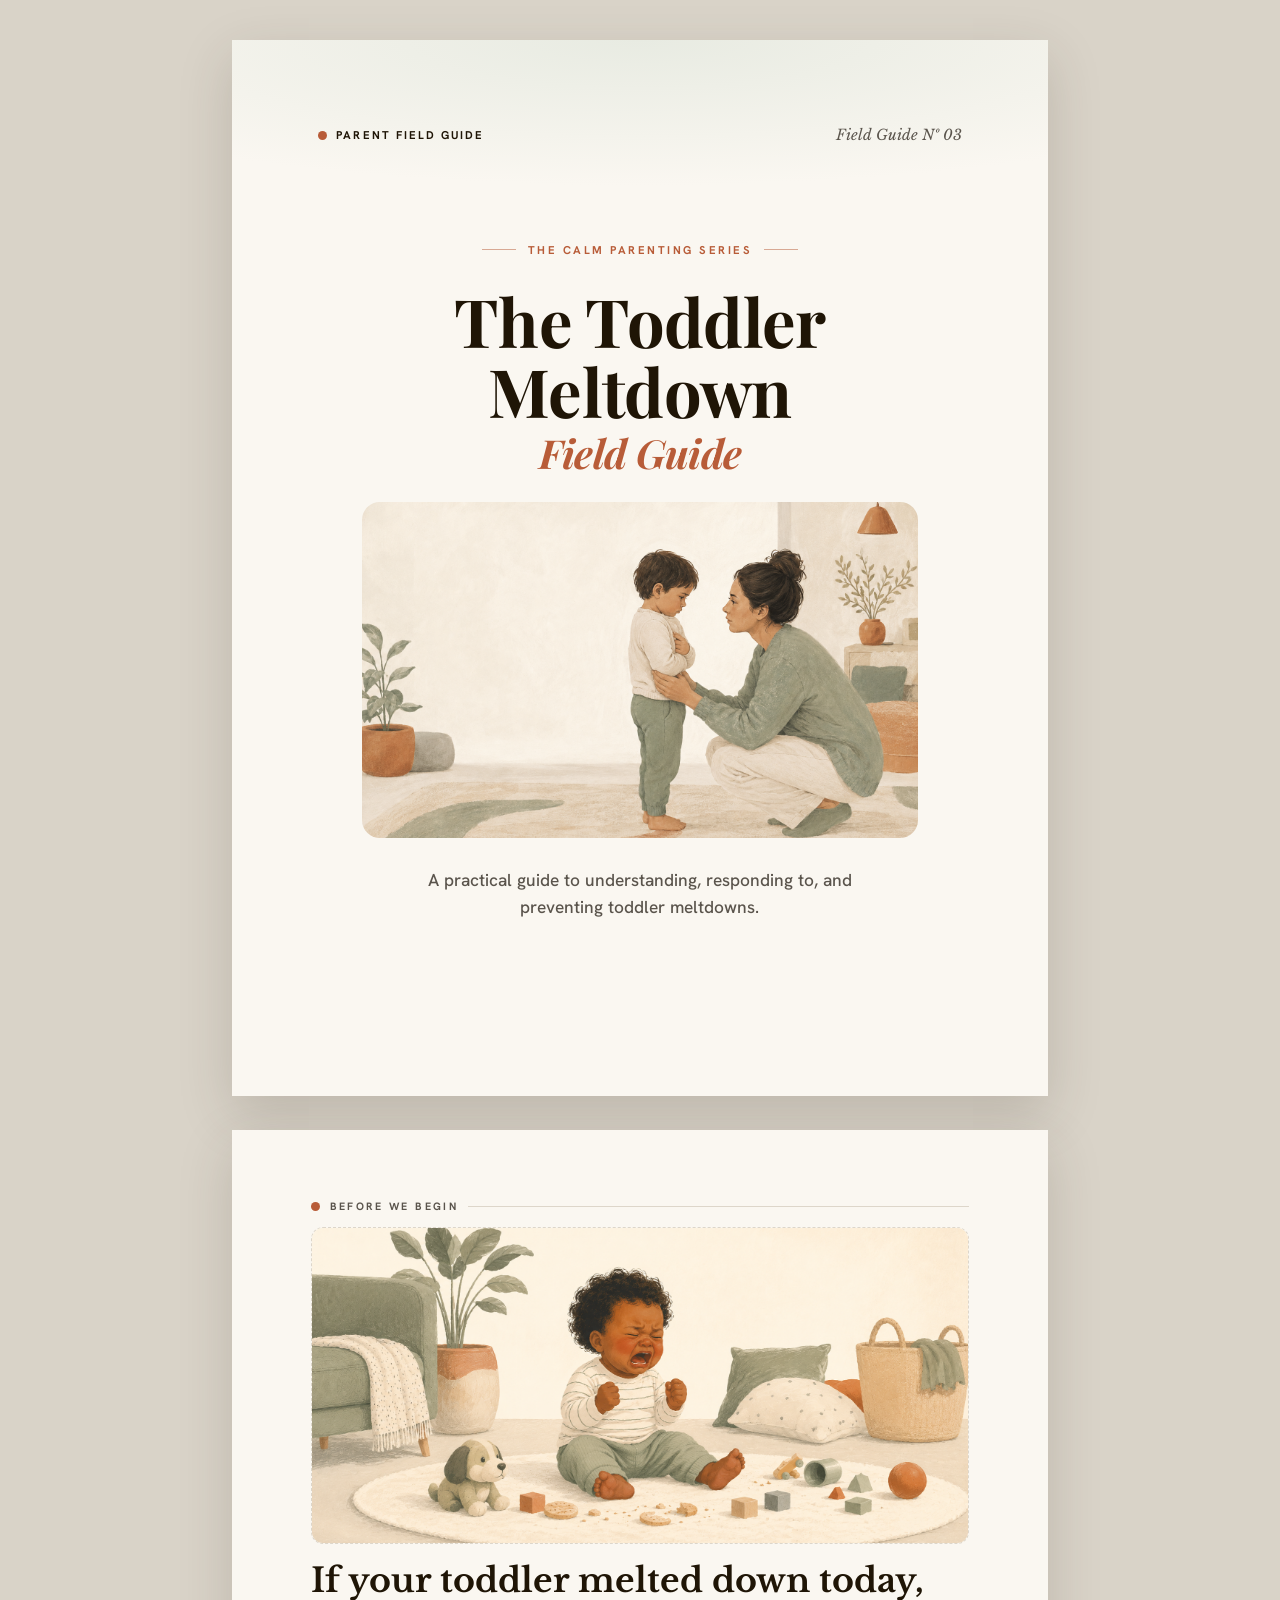
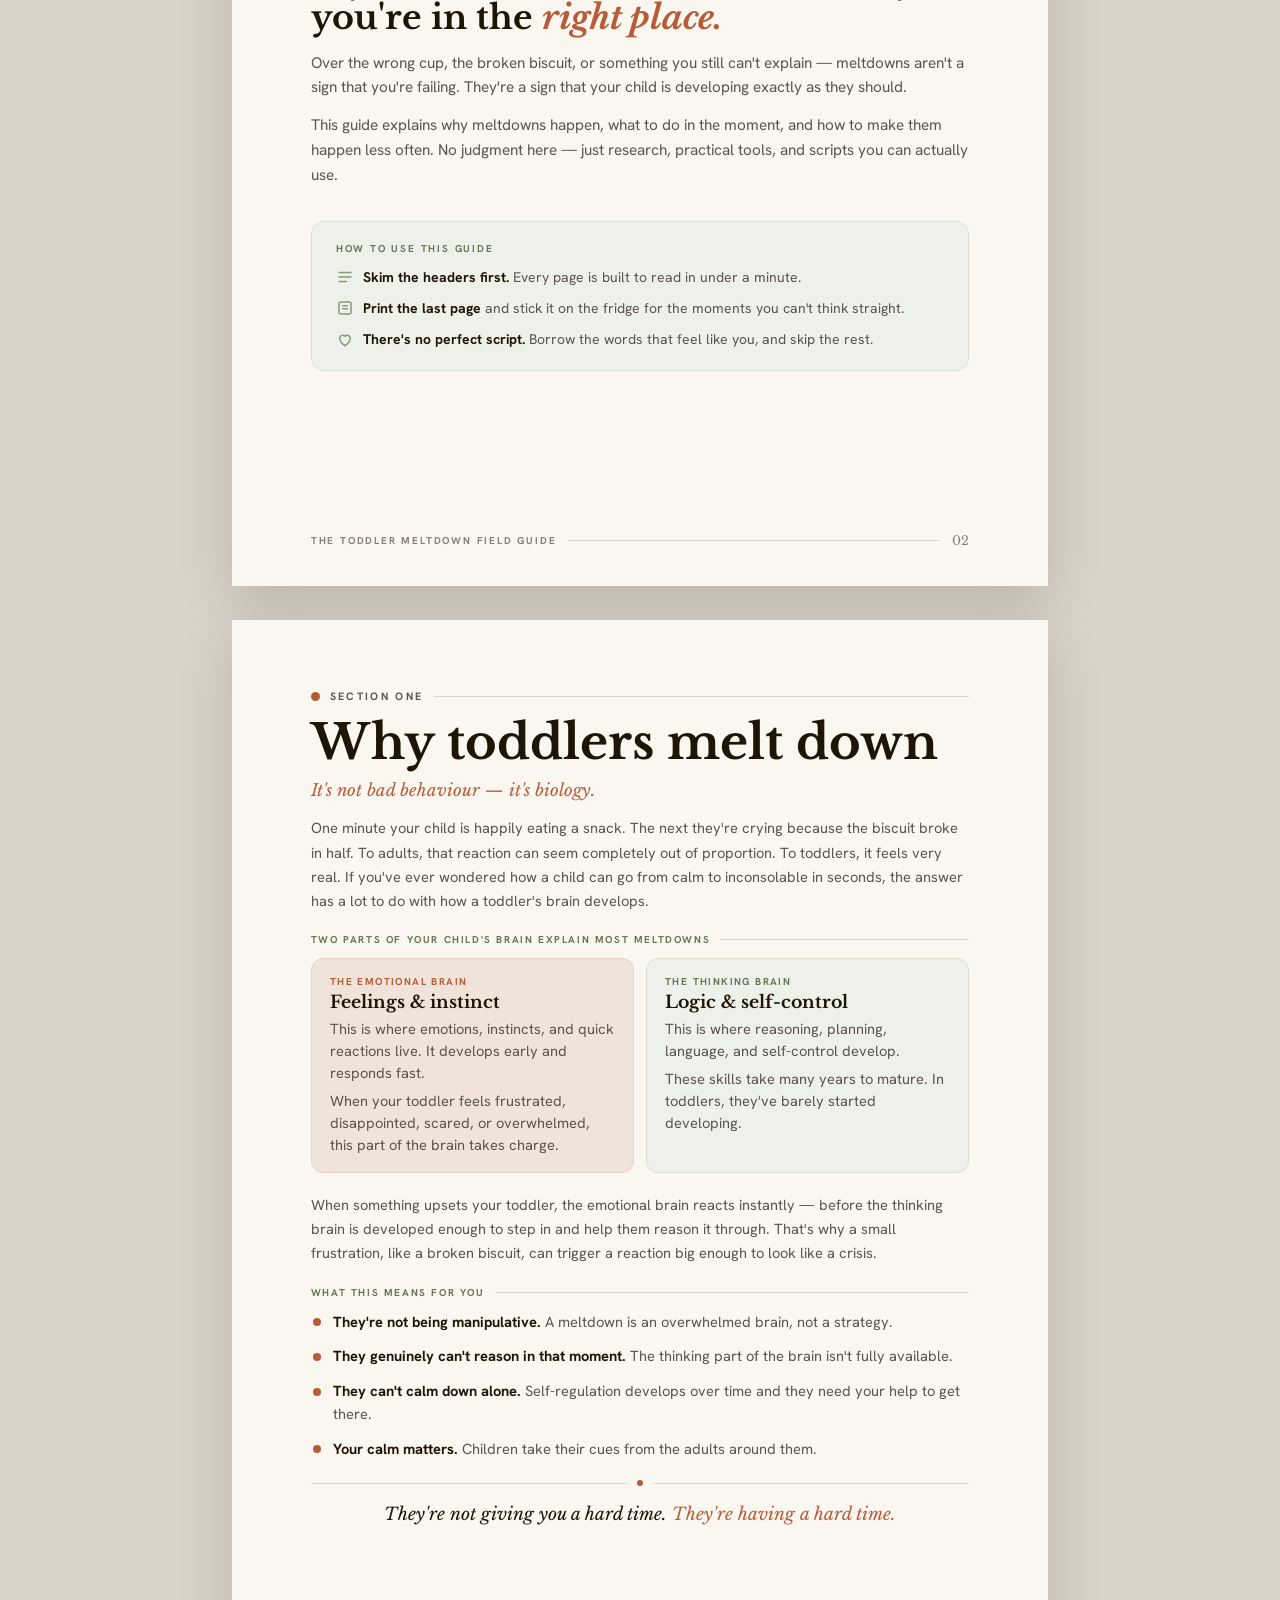
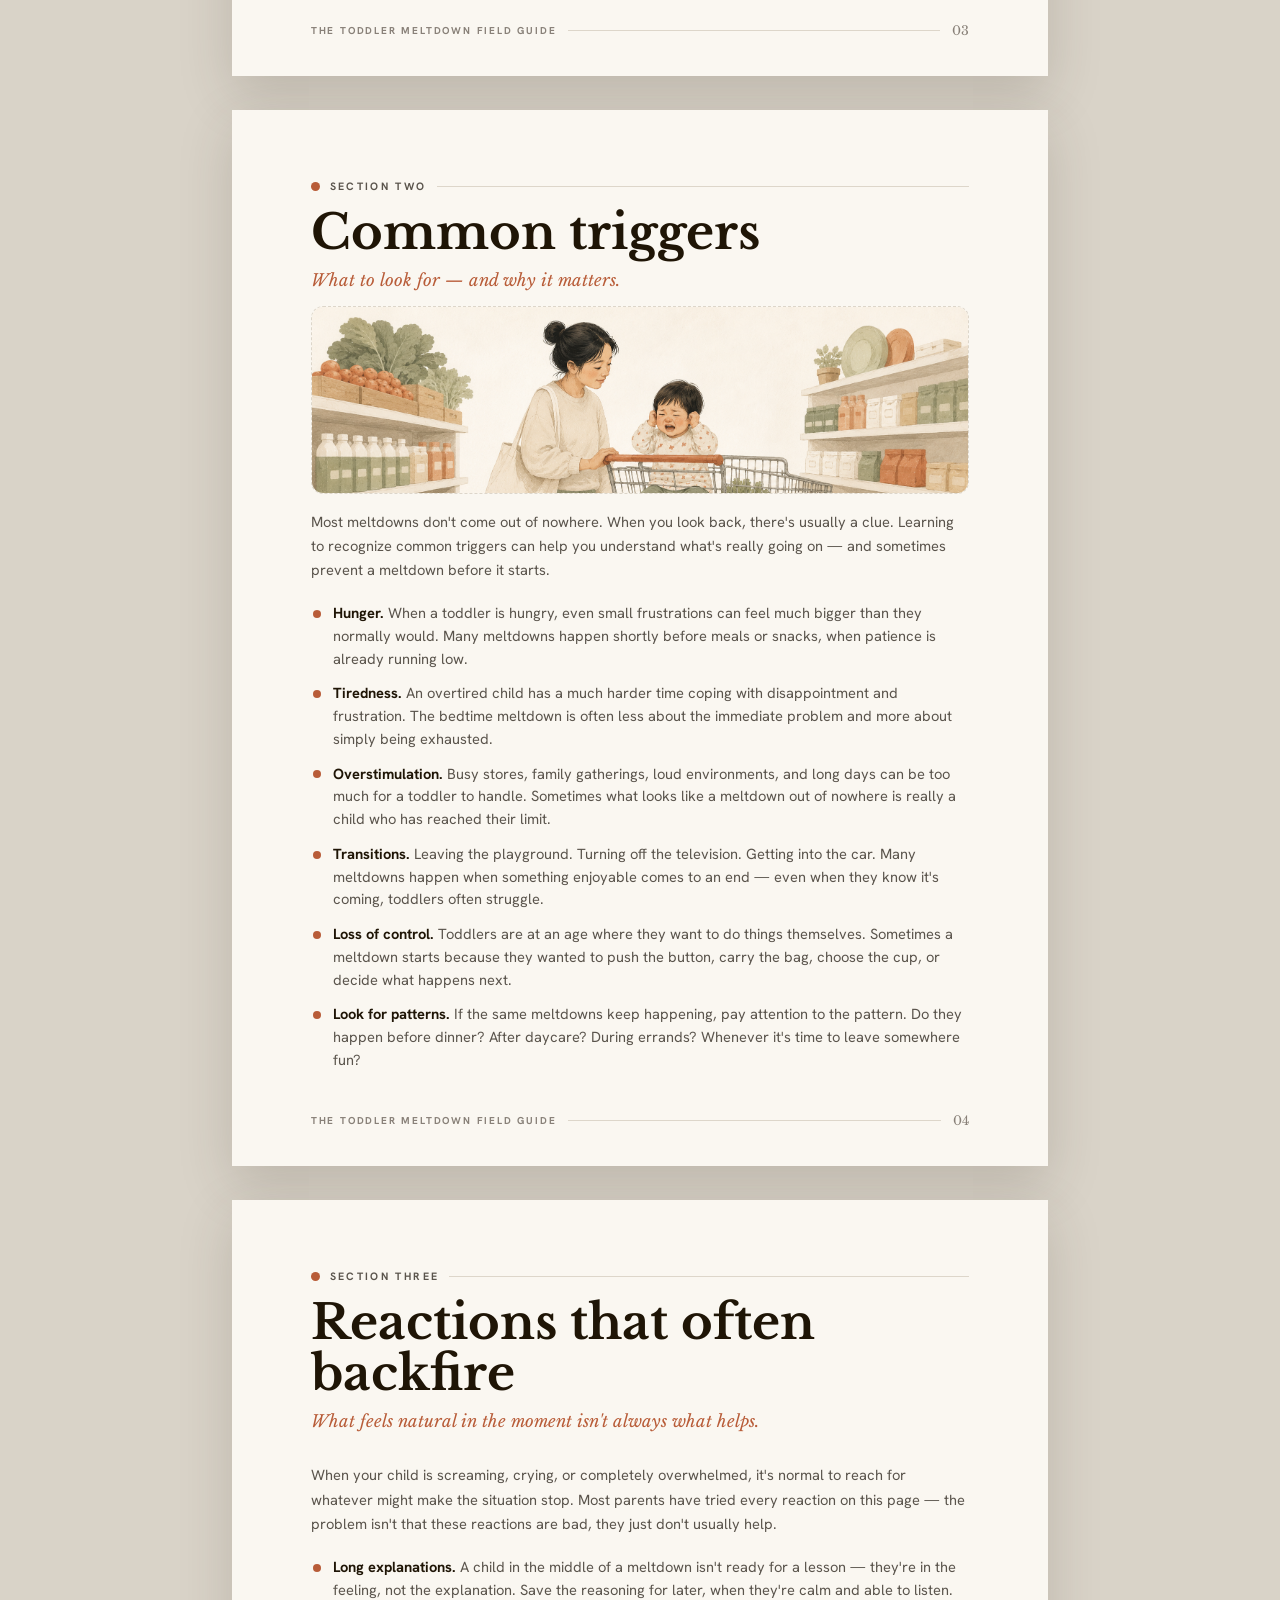
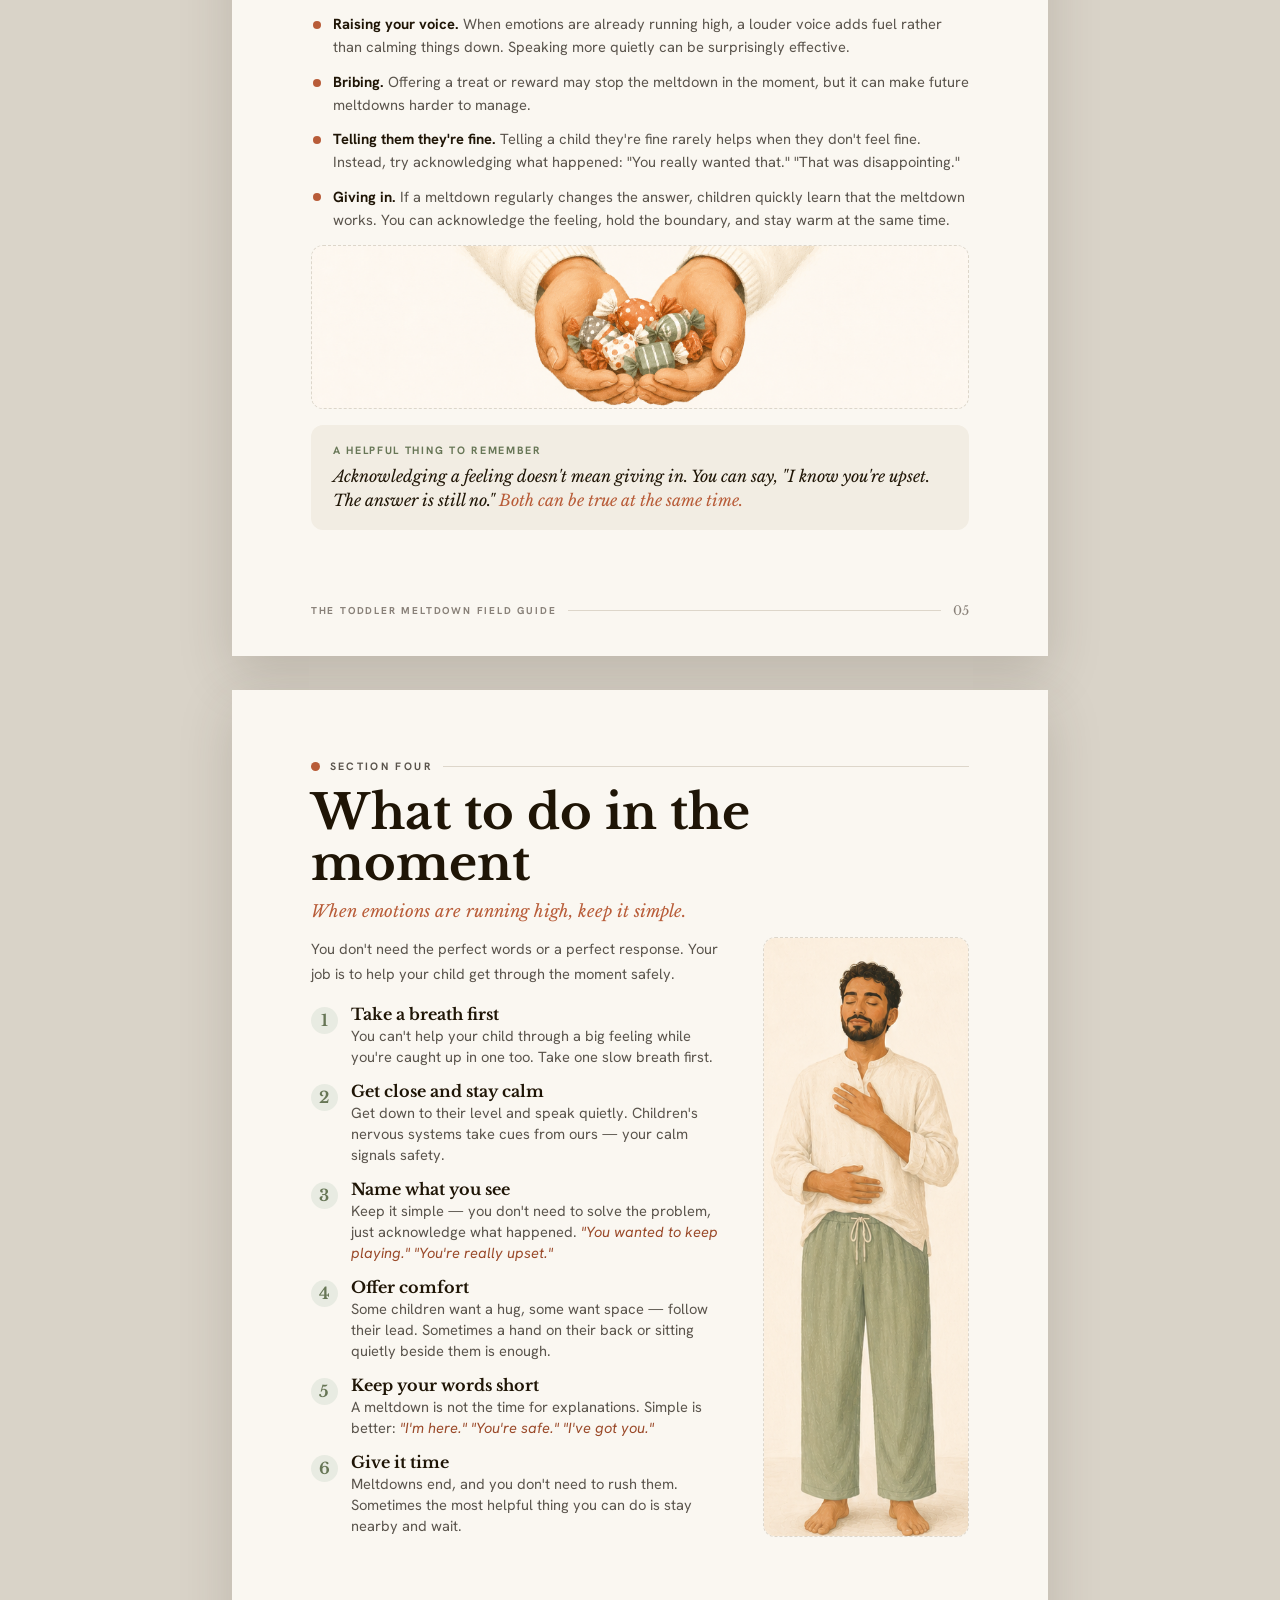
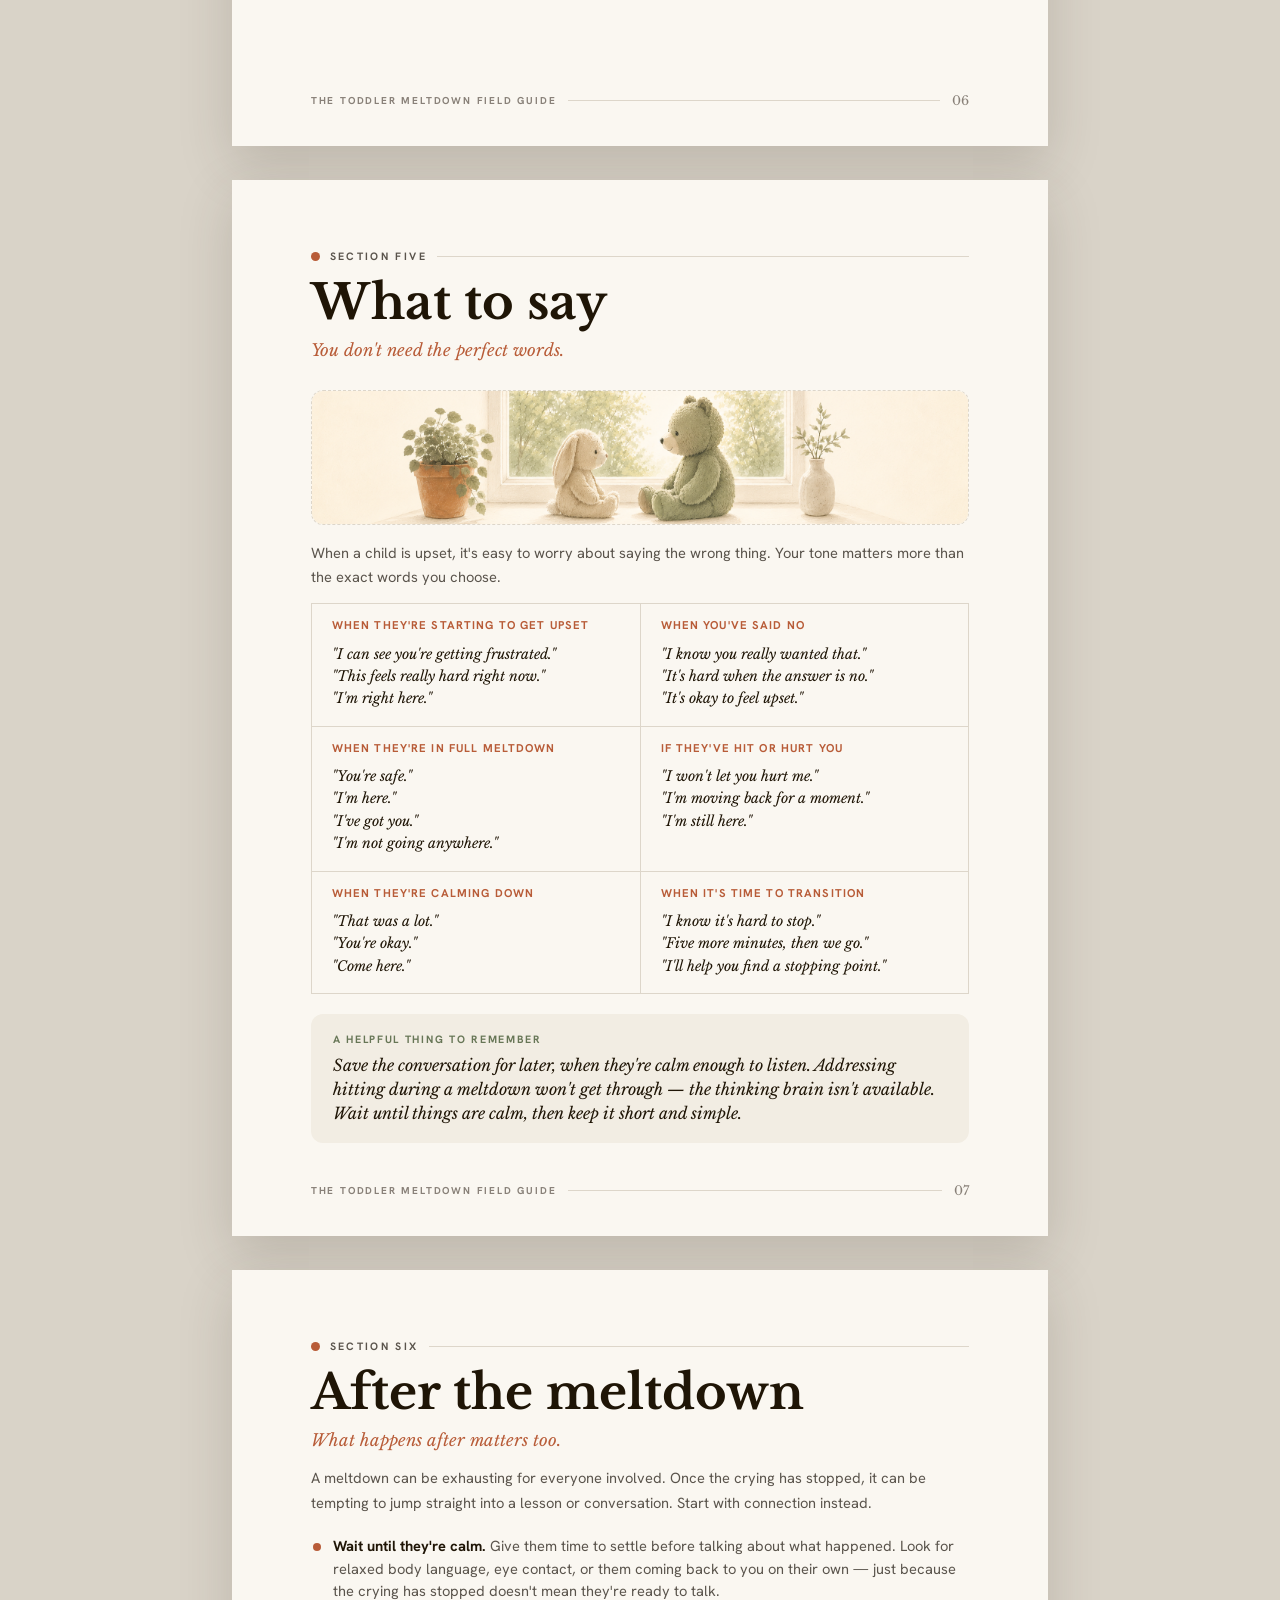
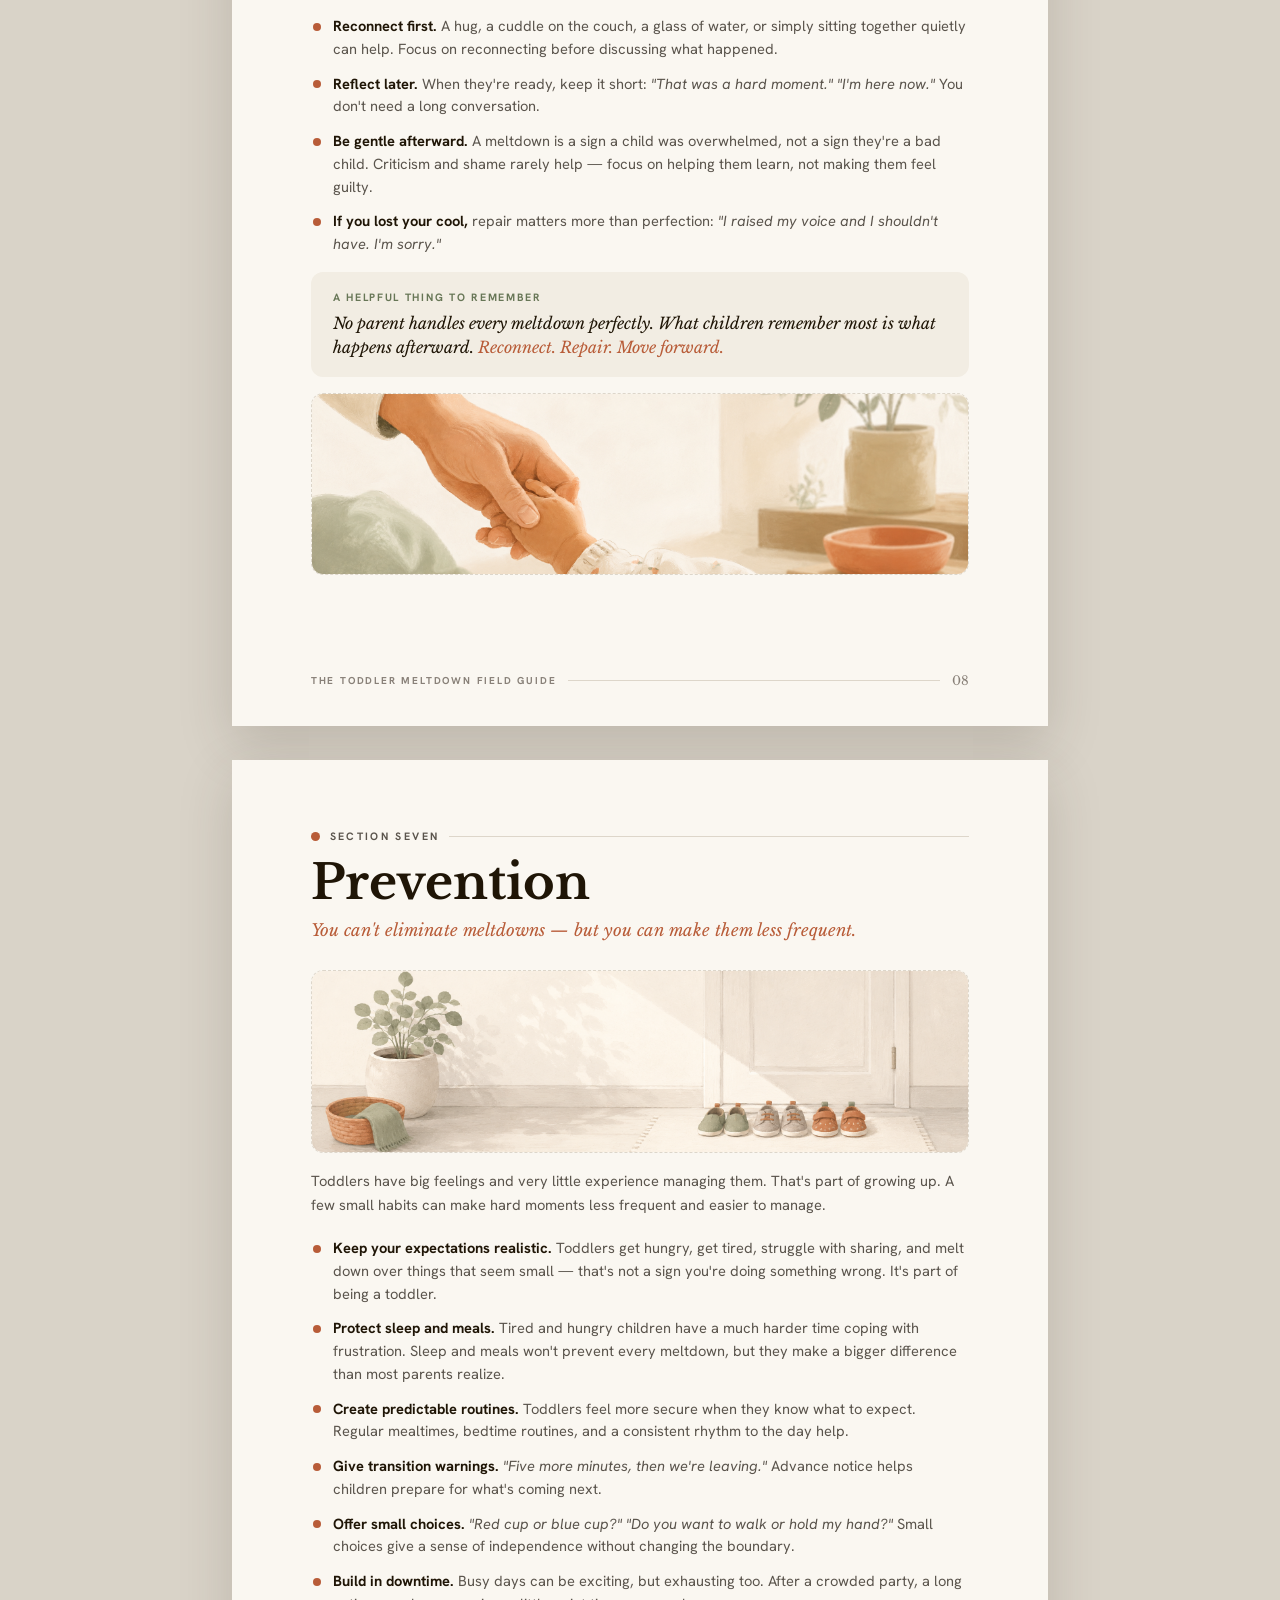
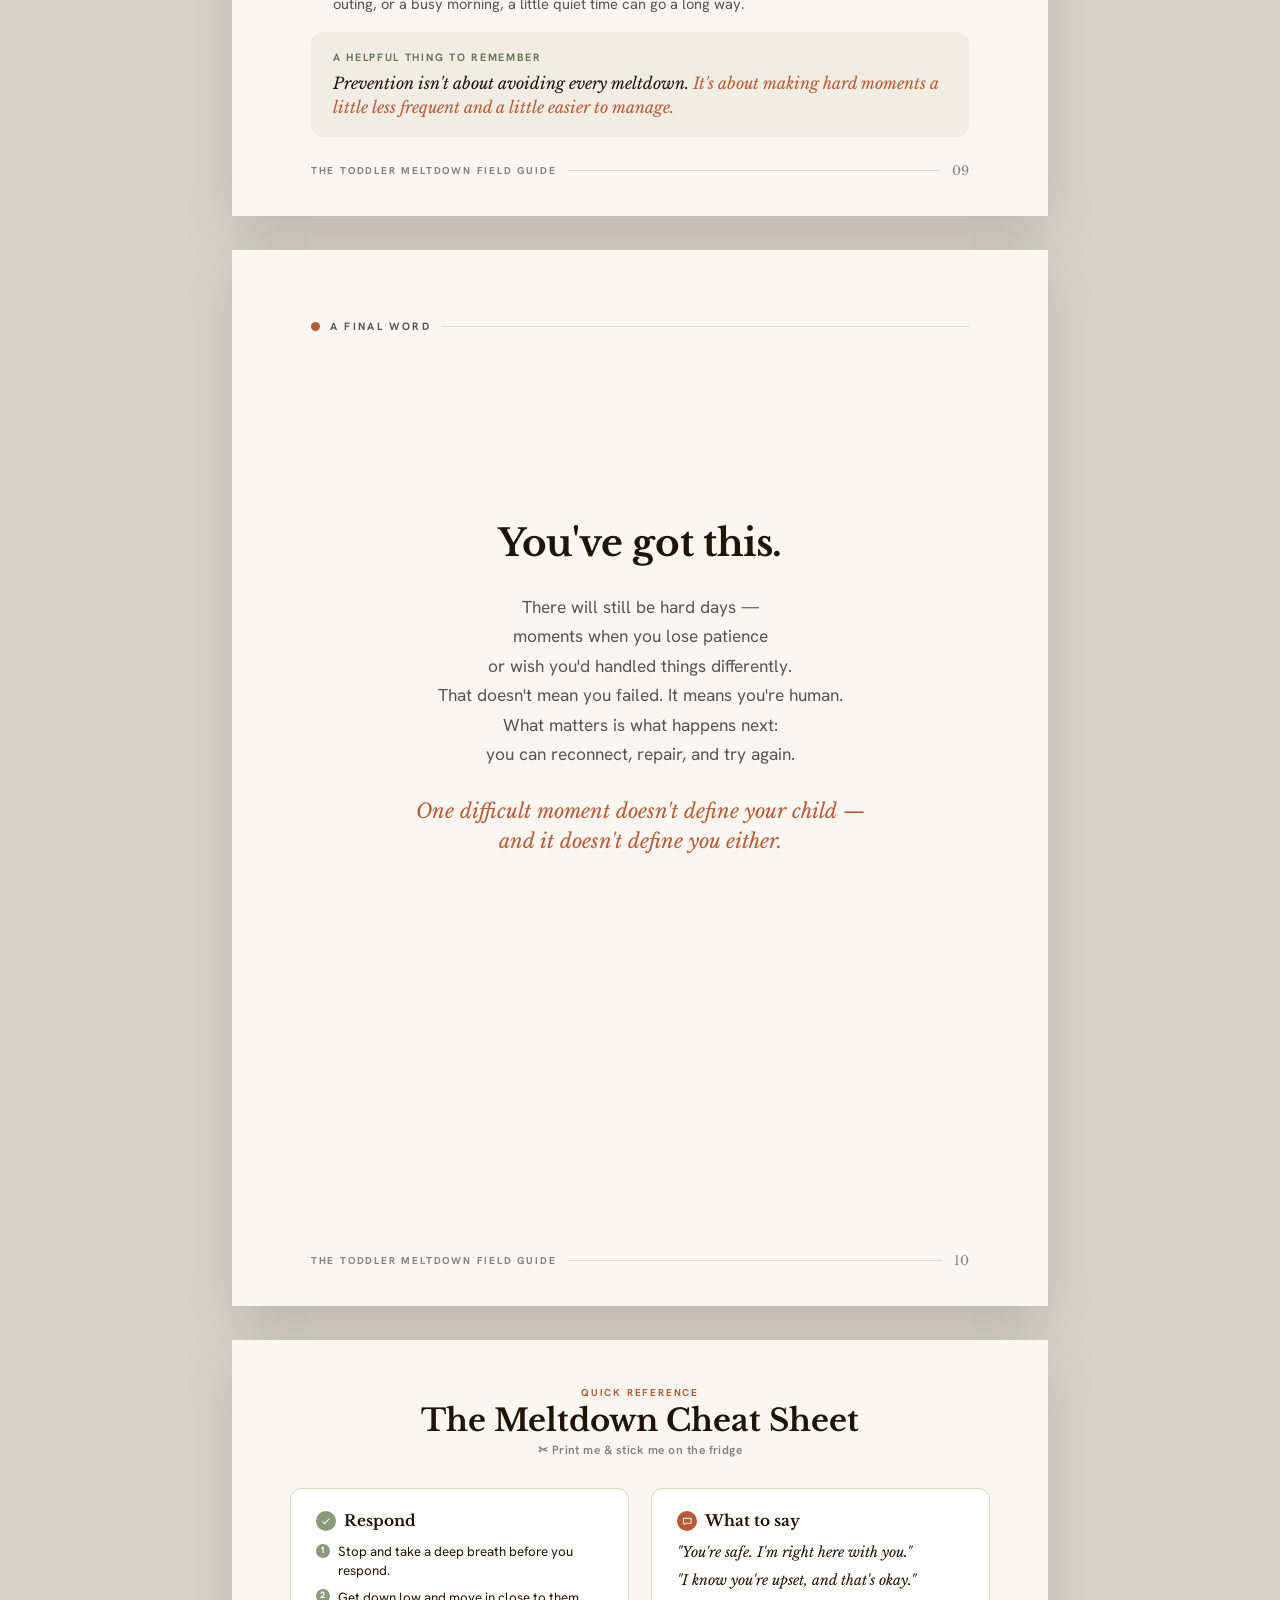
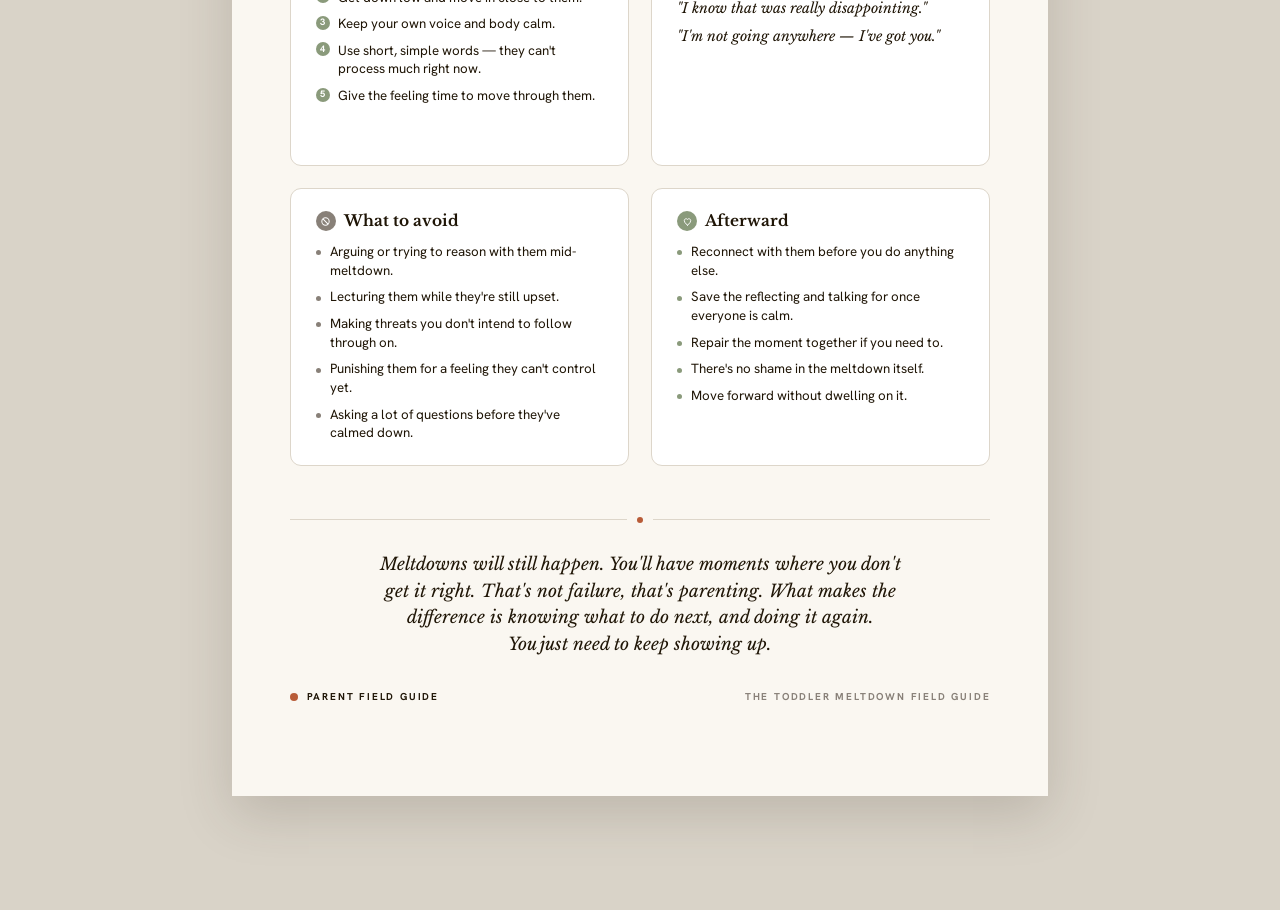
==== commit aedff566: "Remove box-shadow on cover photo to fix grey box artifact in some PDF export renderers" ====
--- a/index.html
+++ b/index.html
@@ -135,7 +135,7 @@
   .cover .ribbon{display:flex;align-items:center;gap:12px;white-space:nowrap;}
   .cover .ribbon .ln{width:34px;height:1px;background:var(--terra);opacity:.5;}
   .cover-content{flex:1;display:flex;flex-direction:column;align-items:center;justify-content:center;gap:0.3in;}
-  .cover-hero img{width:5.8in;height:3.5in;object-fit:cover;object-position:50% 55%;border-radius:18px;display:block;box-shadow:0 12px 30px rgba(60,52,40,.16);}
+  .cover-hero img{width:5.8in;height:3.5in;object-fit:cover;object-position:50% 55%;border-radius:18px;display:block;}
   .cover h1{font-family:"Playfair Display",var(--serif);font-size:50pt;line-height:1.05;font-weight:700;letter-spacing:-.01em;text-align:center;}
   .cover h1 em{font-style:italic;color:var(--terra);font-size:0.6em;display:block;margin-top:6px;}
   .cover .sub{font-size:13pt;line-height:1.55;color:var(--ink-soft);max-width:5in;font-weight:500;margin:0;text-align:center;}
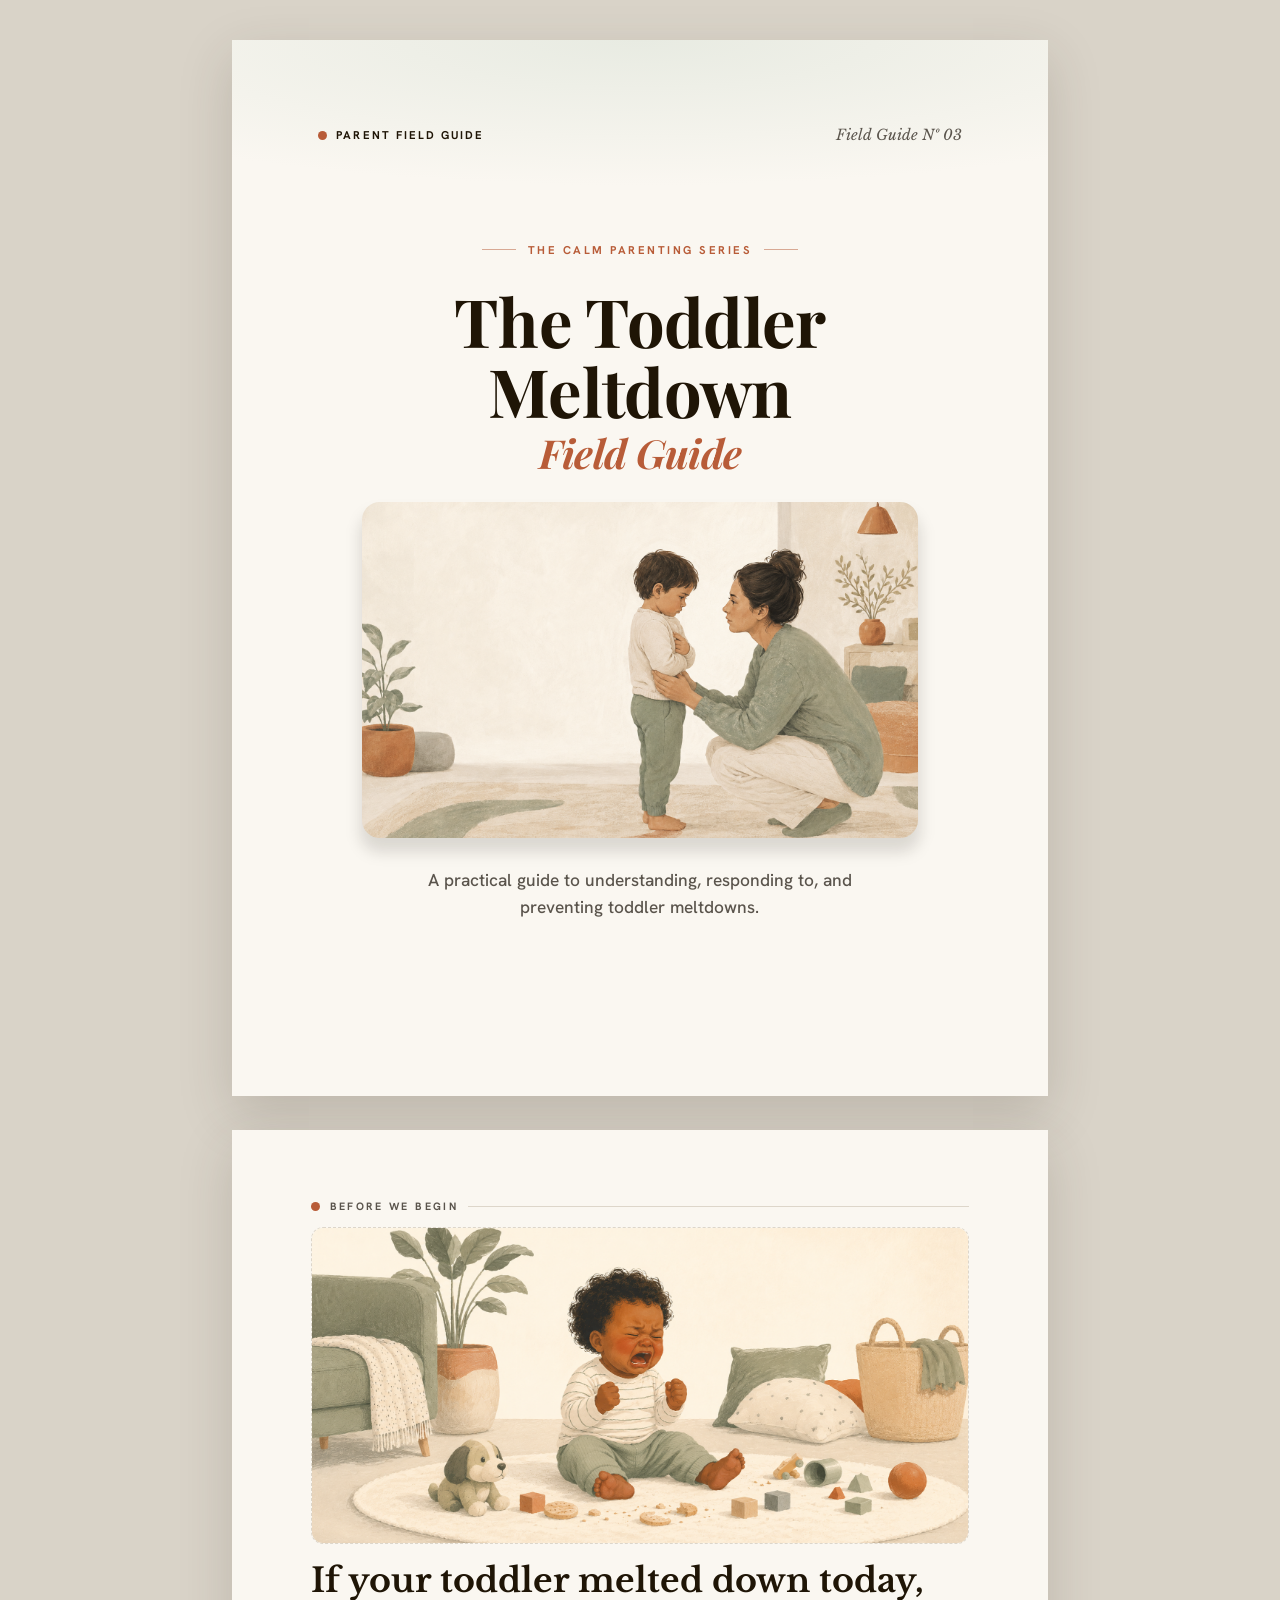
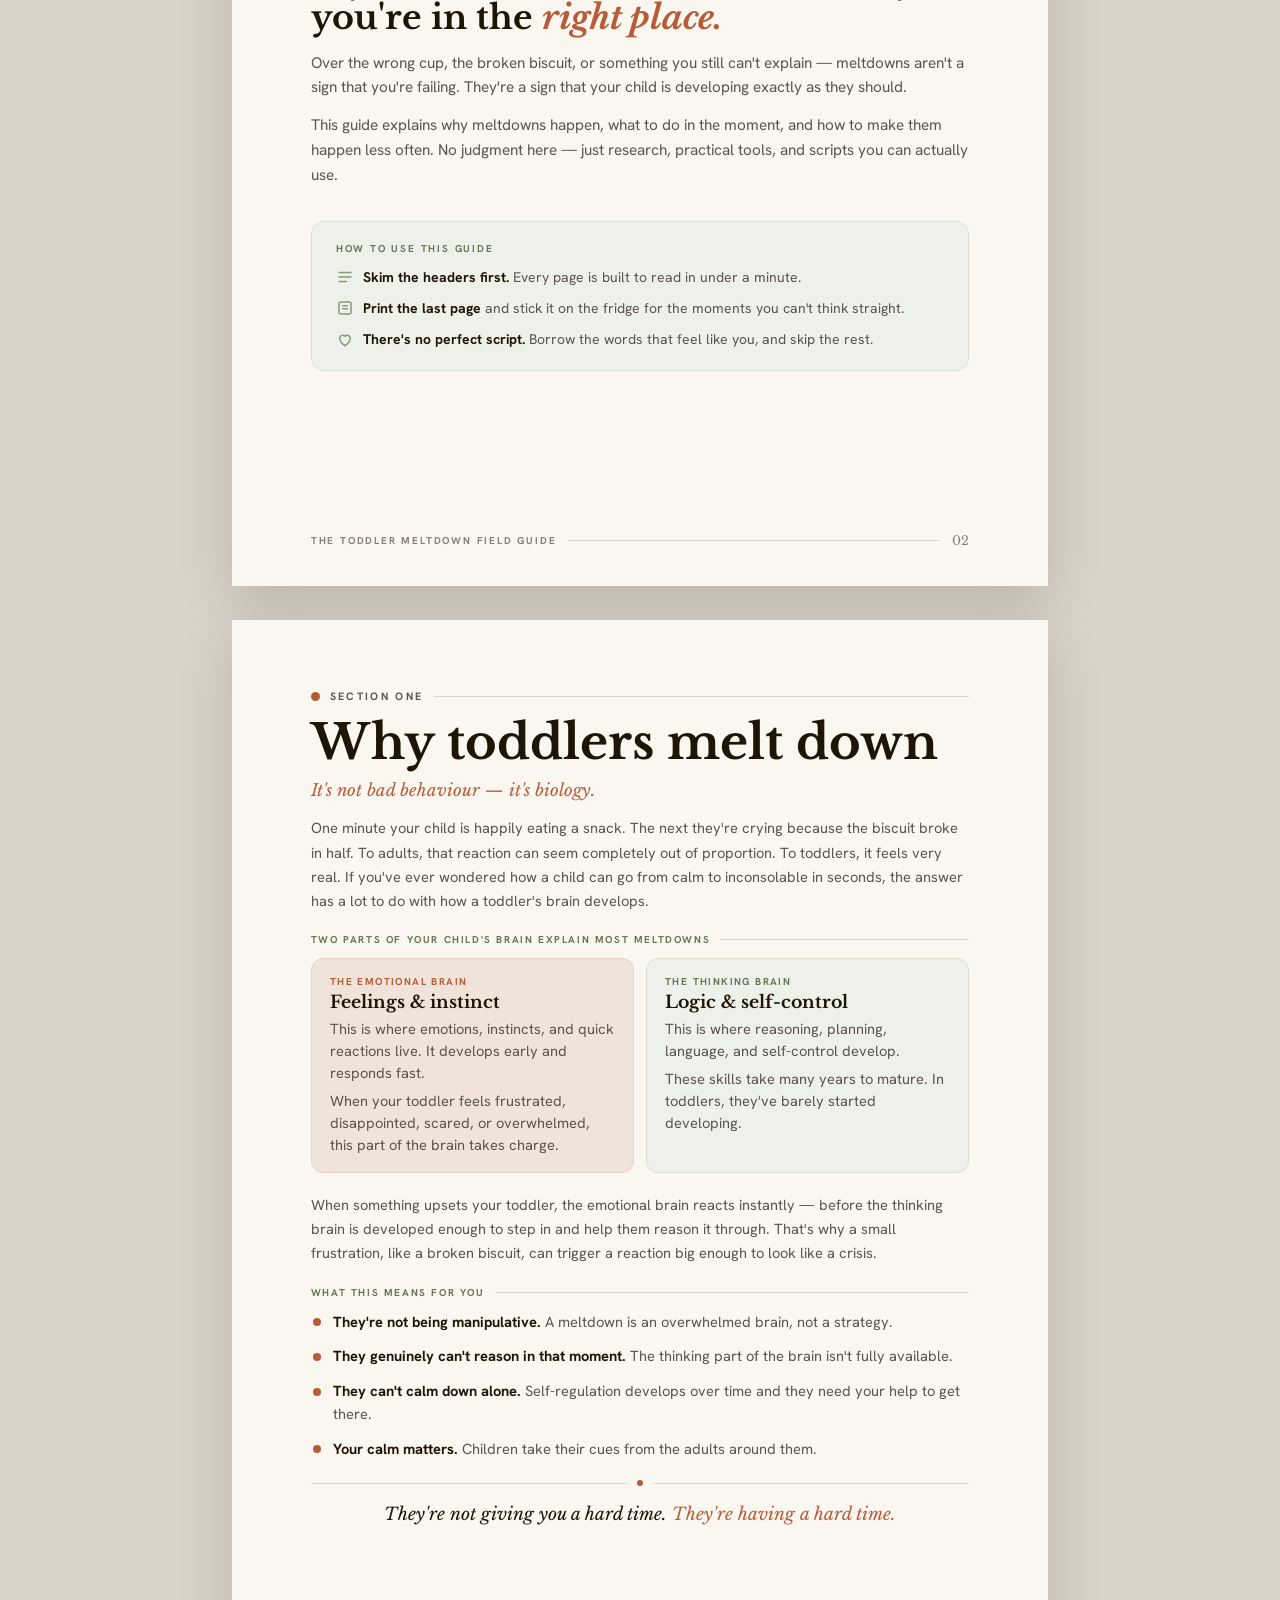
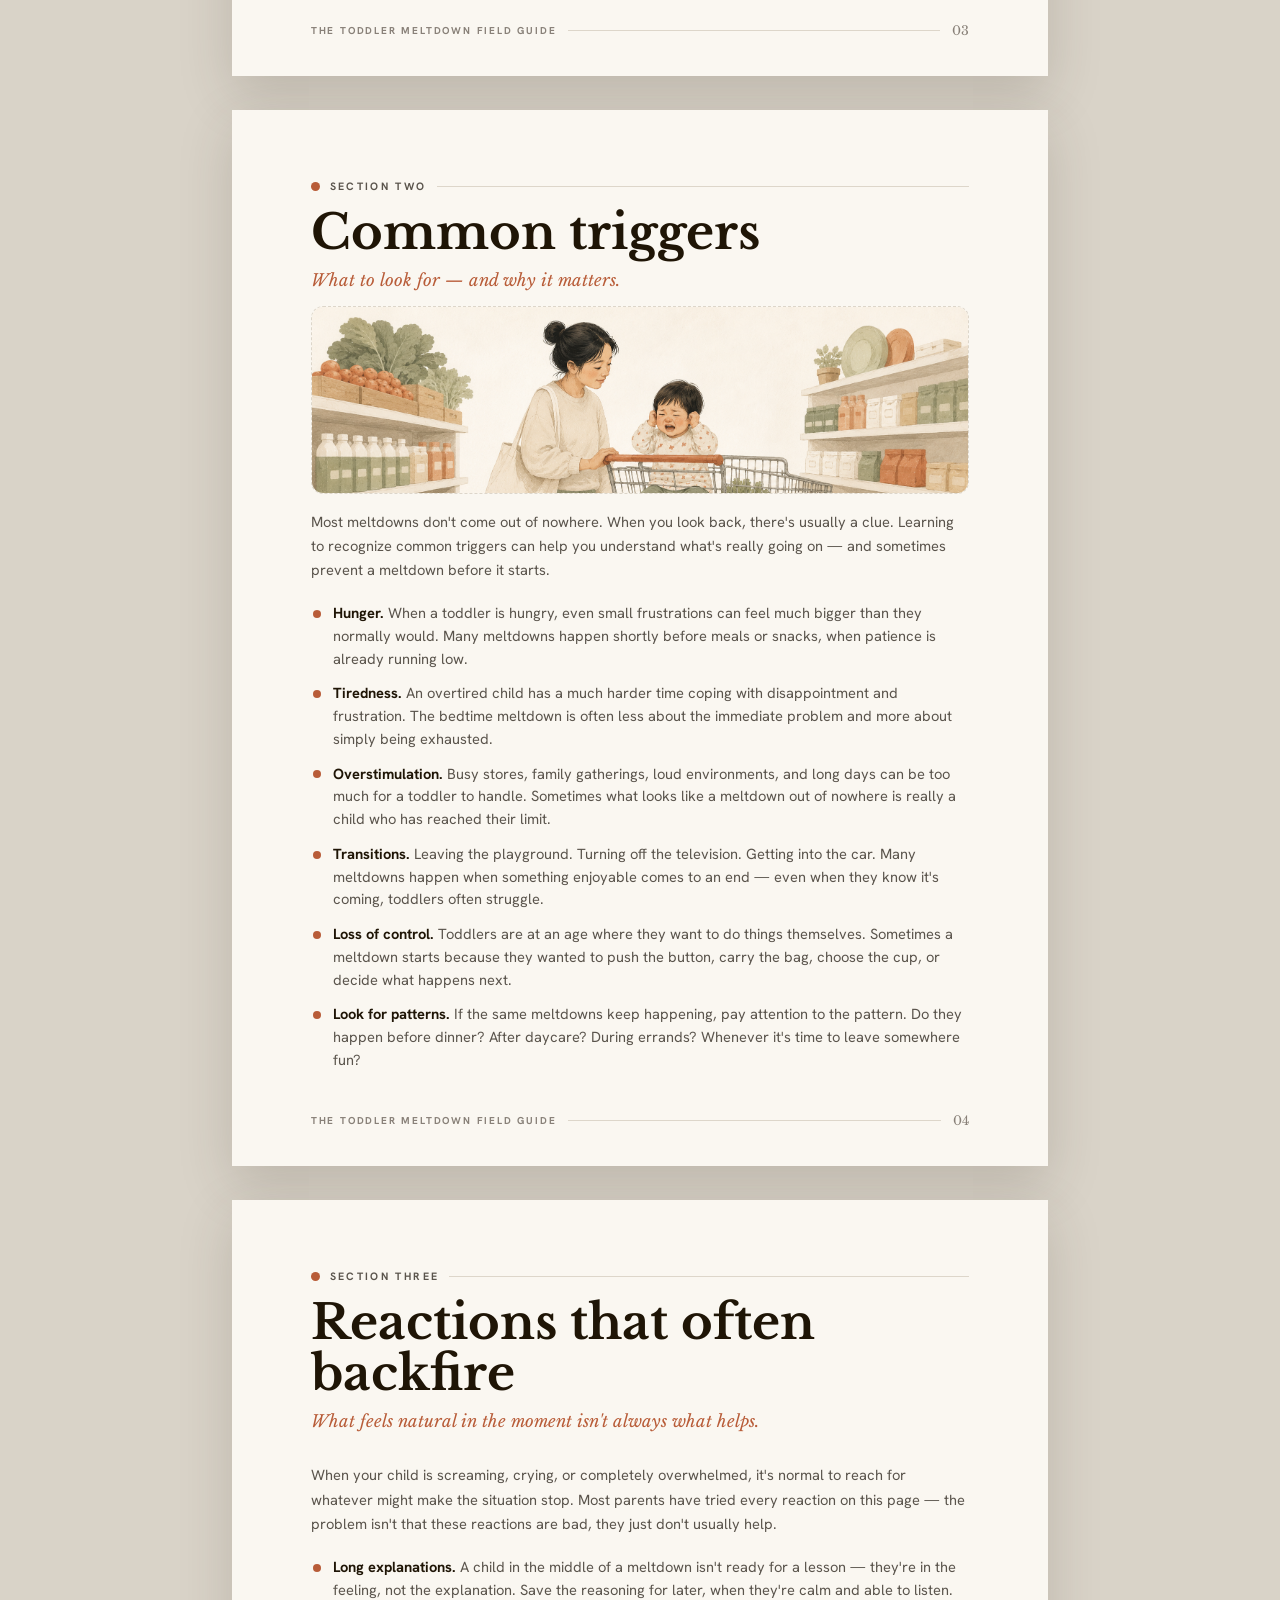
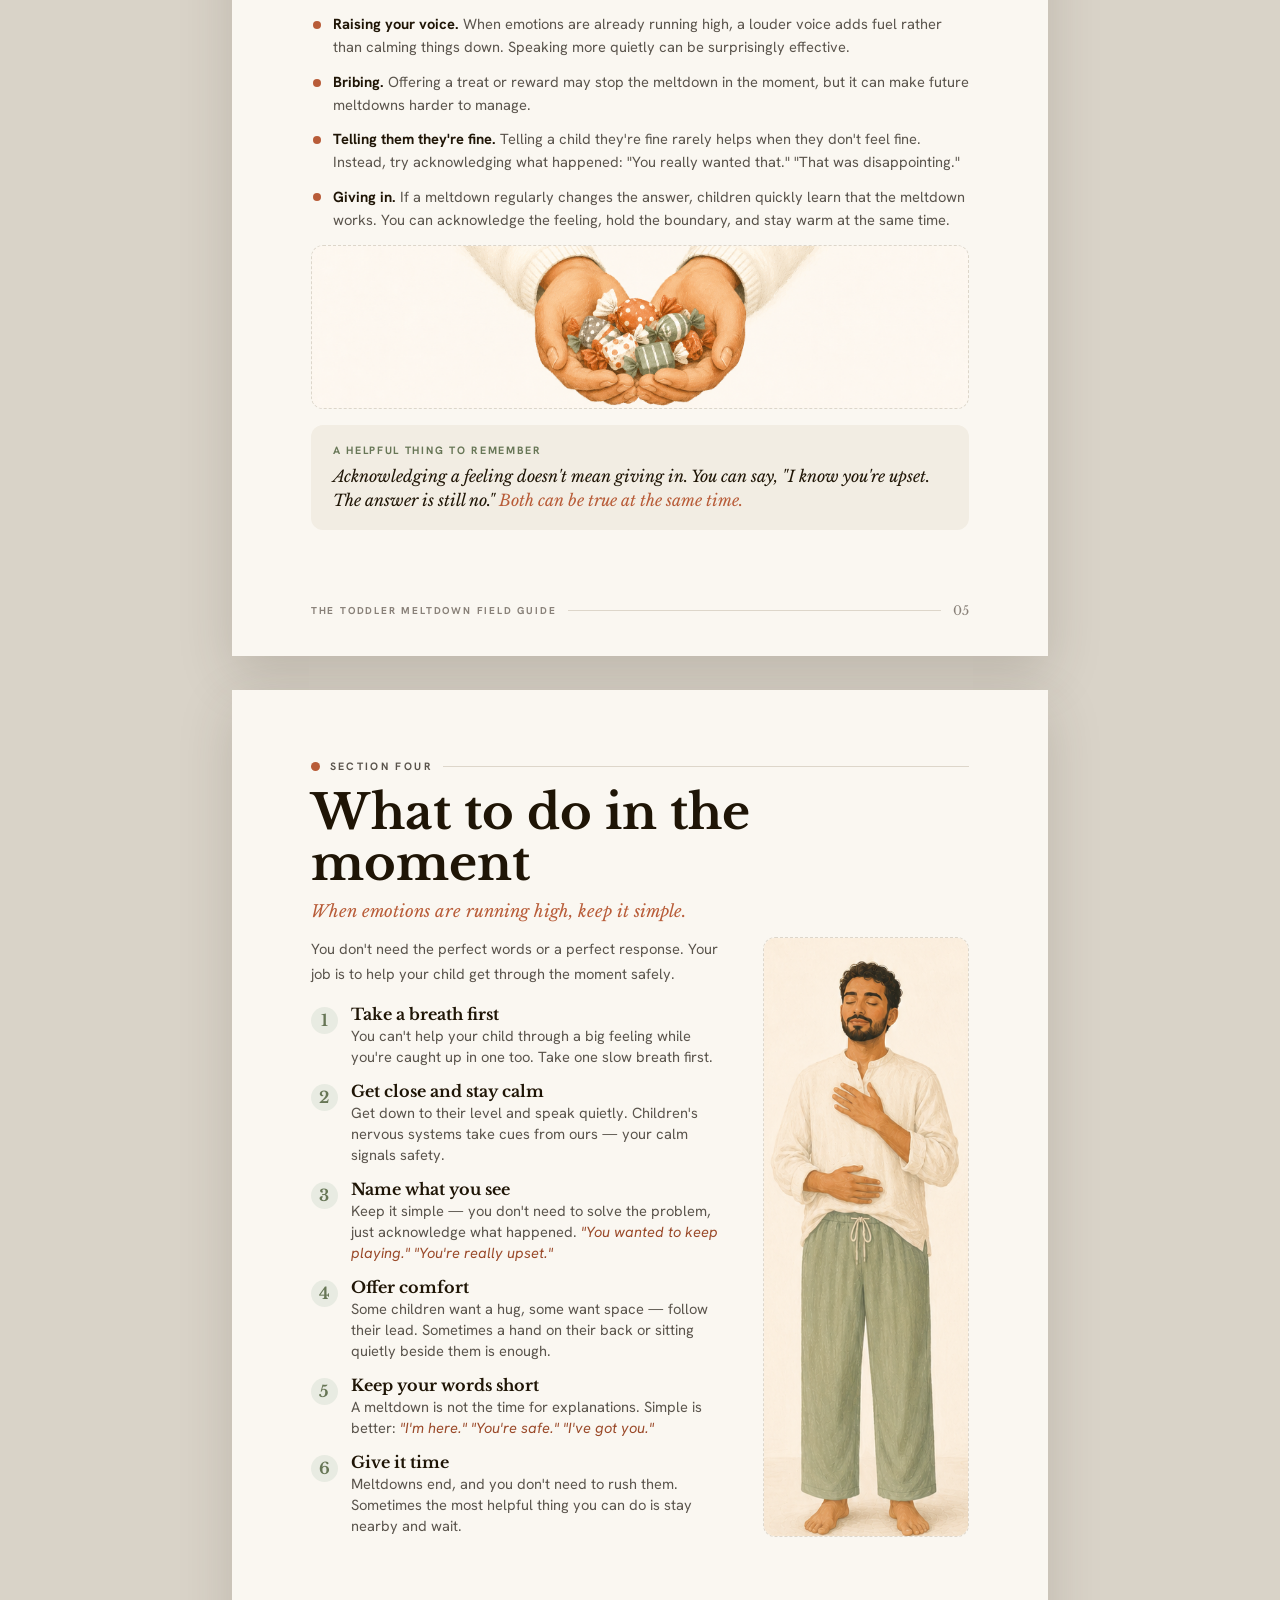
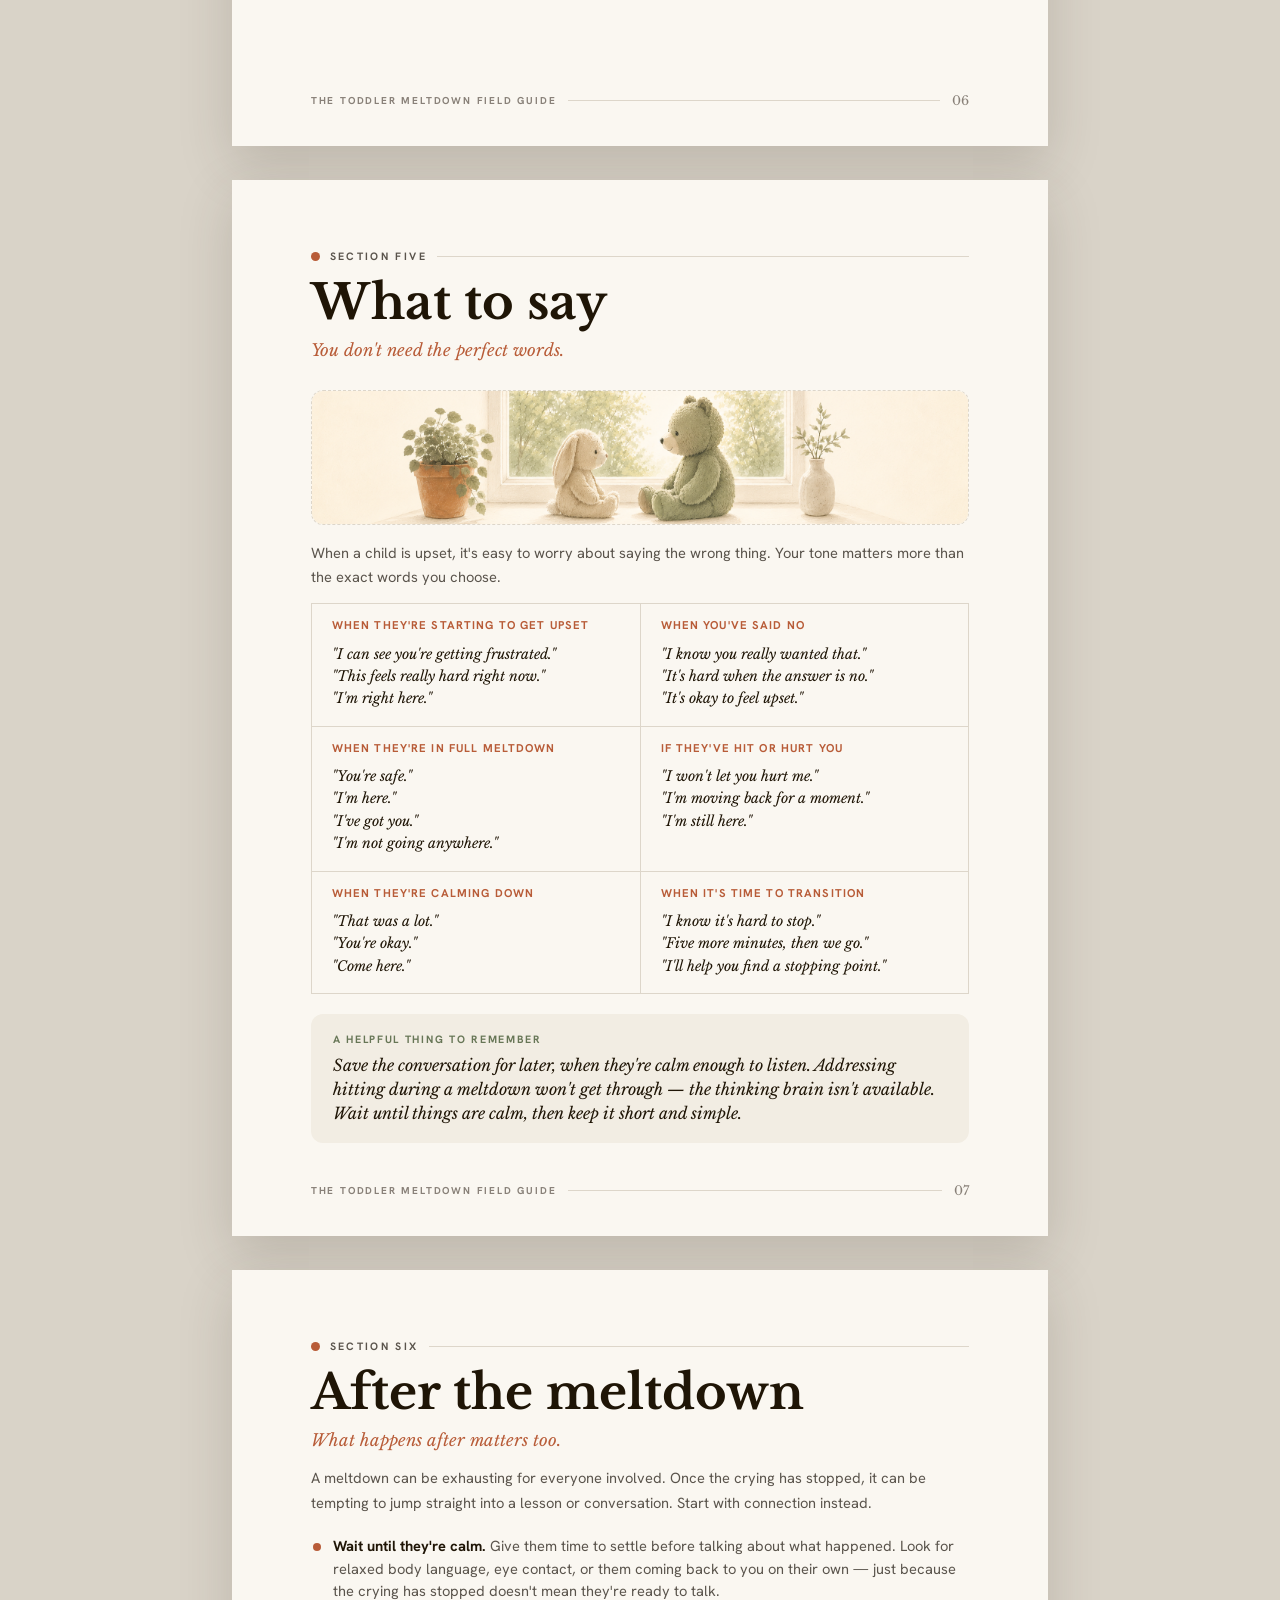
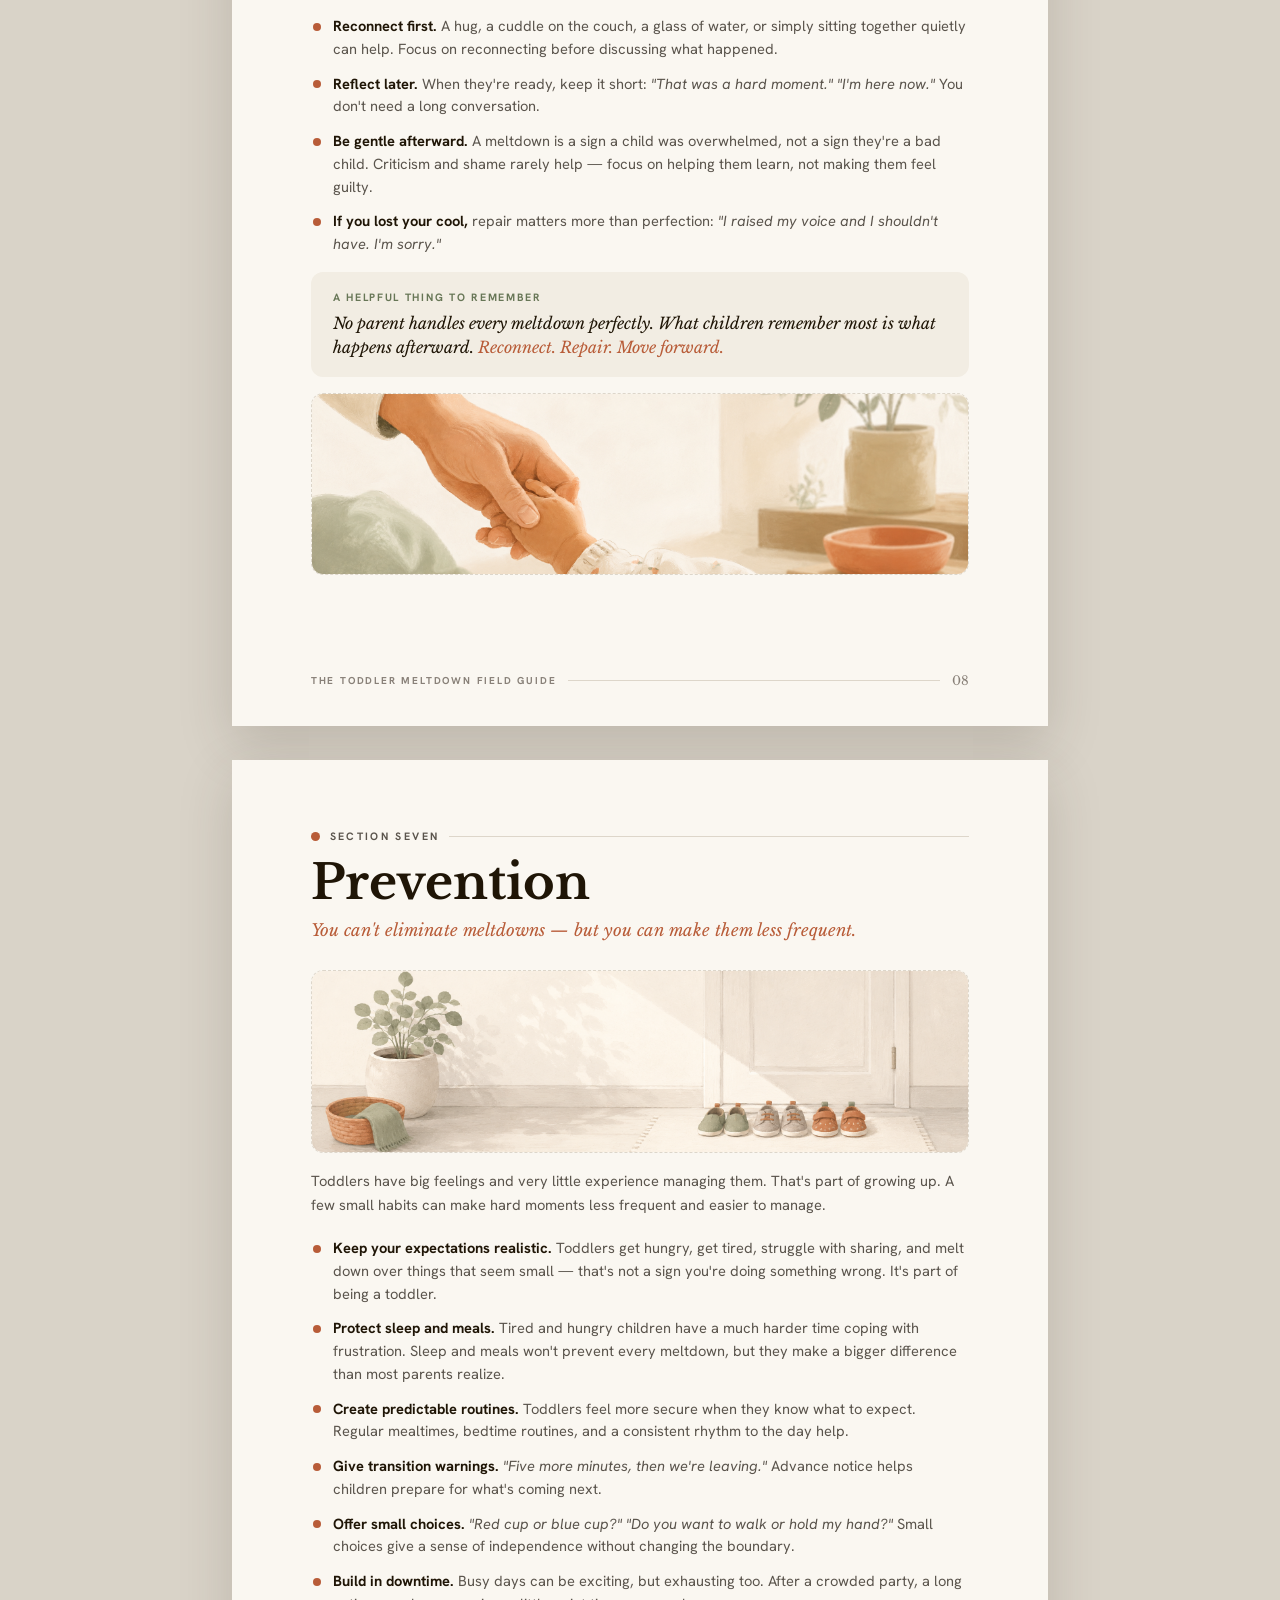
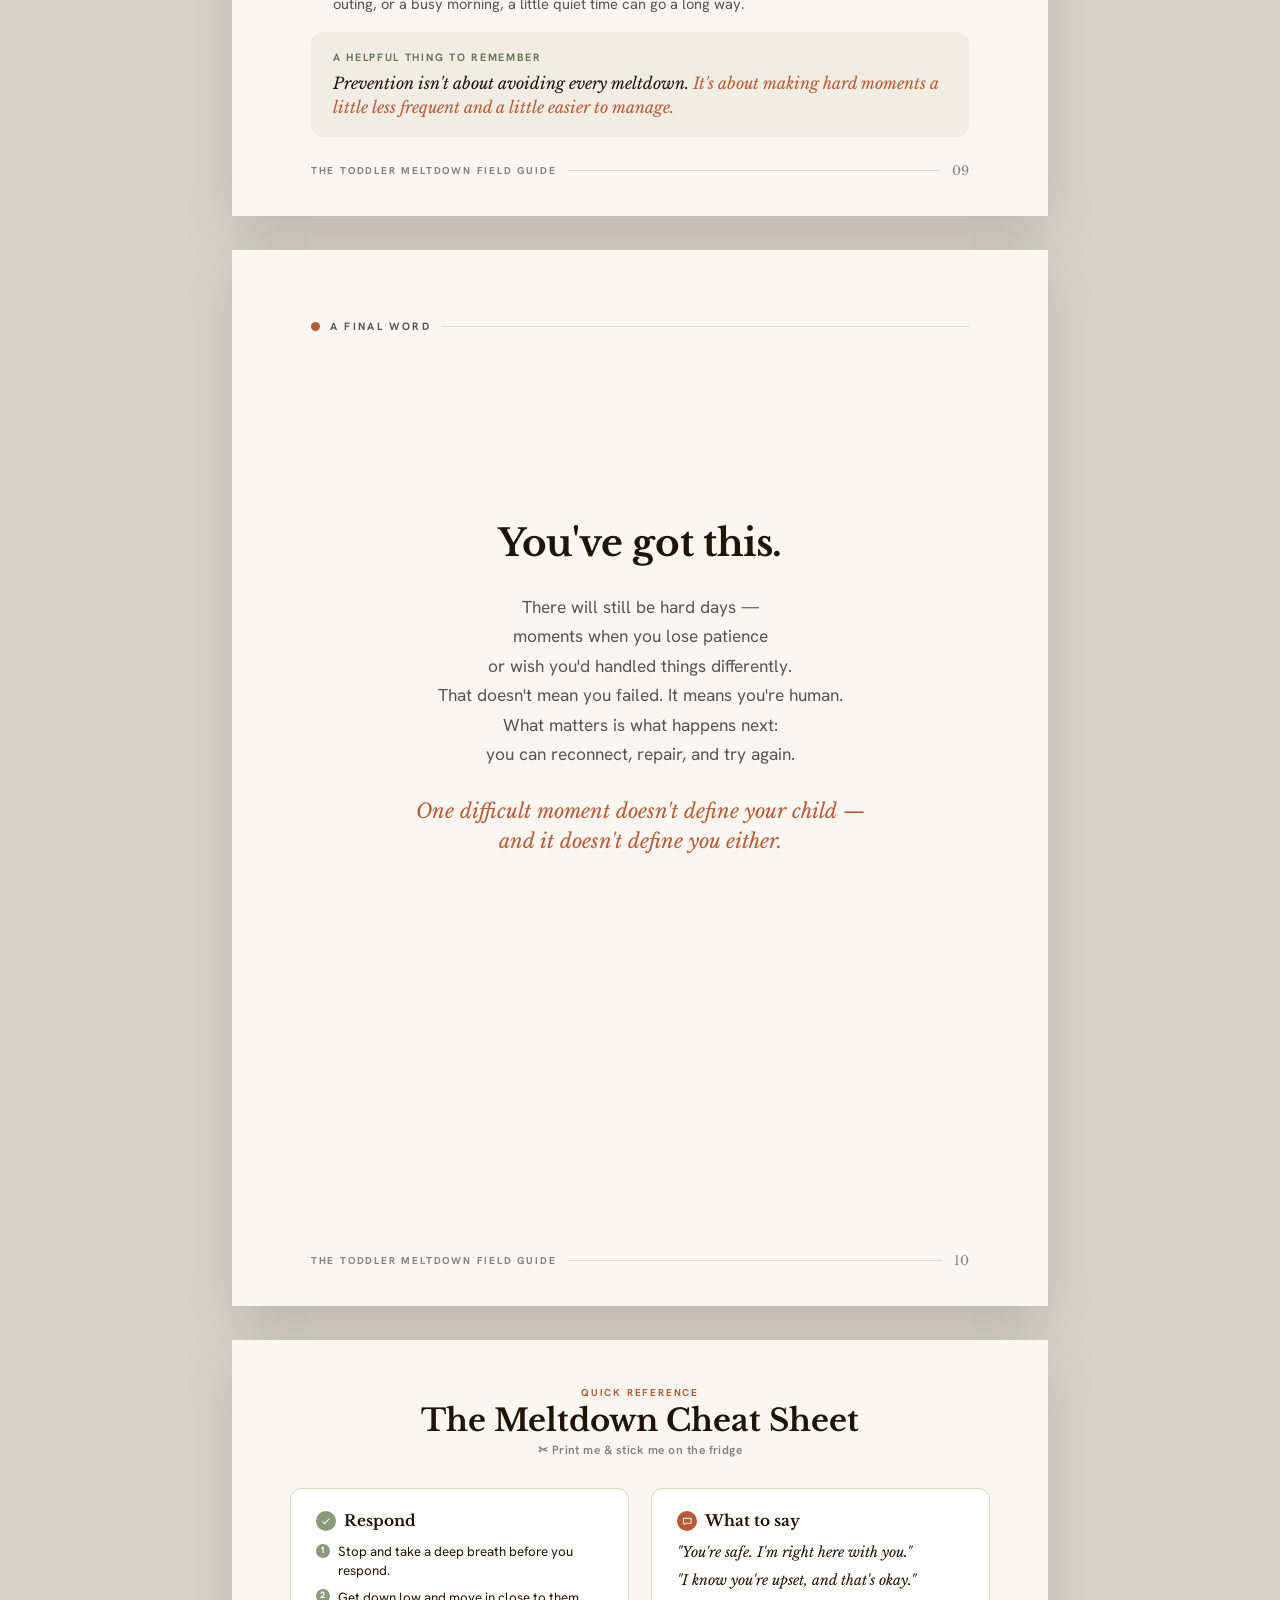
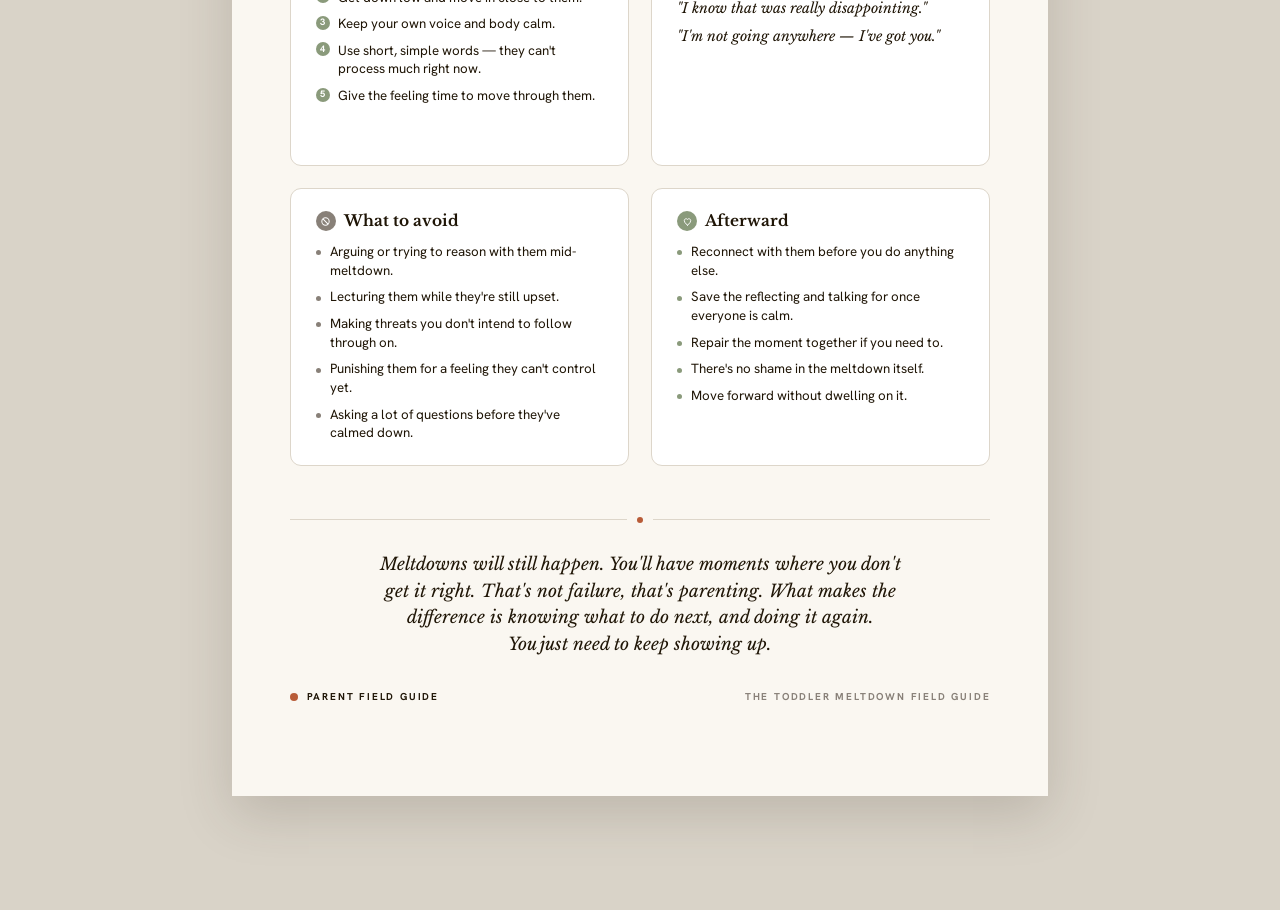
==== commit 421fc91d: "Bake cover photo shadow into a PNG asset instead of CSS box-shadow for cross-renderer PDF consistenc" ====
--- a/index.html
+++ b/index.html
@@ -135,7 +135,9 @@
   .cover .ribbon{display:flex;align-items:center;gap:12px;white-space:nowrap;}
   .cover .ribbon .ln{width:34px;height:1px;background:var(--terra);opacity:.5;}
   .cover-content{flex:1;display:flex;flex-direction:column;align-items:center;justify-content:center;gap:0.3in;}
-  .cover-hero img{width:5.8in;height:3.5in;object-fit:cover;object-position:50% 55%;border-radius:18px;display:block;}
+  .cover-hero{position:relative;}
+  .cover-hero::before{content:"";position:absolute;top:-0.42in;left:-0.42in;width:calc(5.8in + 0.84in);height:calc(3.5in + 0.84in);background:url('uploads/cover-shadow.png') center/100% 100% no-repeat;z-index:0;}
+  .cover-hero img{position:relative;z-index:1;width:5.8in;height:3.5in;object-fit:cover;object-position:50% 55%;border-radius:18px;display:block;}
   .cover h1{font-family:"Playfair Display",var(--serif);font-size:50pt;line-height:1.05;font-weight:700;letter-spacing:-.01em;text-align:center;}
   .cover h1 em{font-style:italic;color:var(--terra);font-size:0.6em;display:block;margin-top:6px;}
   .cover .sub{font-size:13pt;line-height:1.55;color:var(--ink-soft);max-width:5in;font-weight:500;margin:0;text-align:center;}
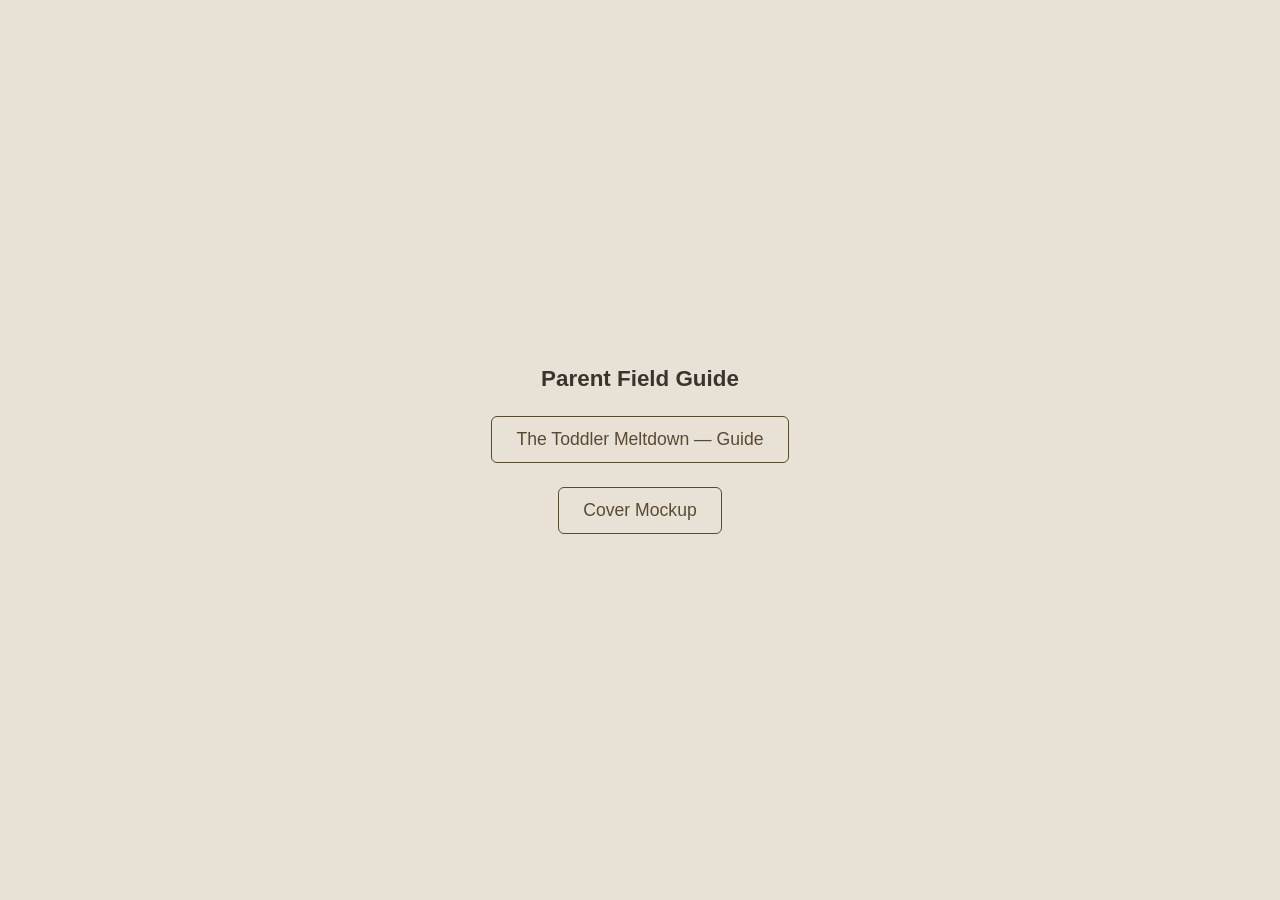
==== commit c8a448ed: "Merge PDF guide into this branch and give both projects separate Pages URLs GitHub Pages only serves" ====
--- a/index.html
+++ b/index.html
@@ -2,689 +2,34 @@
 <html lang="en">
 <head>
 <meta charset="UTF-8">
-<meta name="viewport" content="width=device-width, initial-scale=1.0">
-<title>The Toddler Meltdown Field Guide</title>
-<link rel="preconnect" href="https://fonts.googleapis.com">
-<link rel="preconnect" href="https://fonts.gstatic.com" crossorigin>
-<link href="https://fonts.googleapis.com/css2?family=Libre+Baskerville:ital,wght@0,400;0,700;1,400&family=Playfair+Display:ital,wght@0,400;0,700;0,900;1,400;1,700&family=Hanken+Grotesk:wght@400;500;600;700&display=swap" rel="stylesheet">
+<title>Parent Field Guide</title>
 <style>
-  :root{
-    --paper:#FAF7F1;
-    --paper-2:#EDE8DF;
-    --ink:#1F1506;
-    --ink-soft:#5A544C;
-    --grey:#888078;
-    --line:#DDD6CA;
-    --sage:#8A9A7B;
-    --sage-deep:#677656;
-    --sage-tint:#E8EBE2;
-    --sage-tint-2:#EEF1E9;
-    --neutral-tint:#F2EDE3;
-    --terra:#B85C38;
-    --terra-deep:#9A4A2A;
-    --terra-tint:#F0E4DA;
-    --serif:"Libre Baskerville",Georgia,serif;
-    --sans:"Hanken Grotesk",-apple-system,sans-serif;
+  * { margin: 0; padding: 0; box-sizing: border-box; }
+  body {
+    display: flex;
+    flex-direction: column;
+    align-items: center;
+    justify-content: center;
+    min-height: 100vh;
+    gap: 24px;
+    background: #e8e2d6;
+    font-family: -apple-system, BlinkMacSystemFont, "Segoe UI", sans-serif;
   }
-
-  *{box-sizing:border-box;margin:0;padding:0;}
-  html,body{background:#D9D3C8;}
-  body{
-    font-family:var(--sans);
-    color:var(--ink);
-    -webkit-font-smoothing:antialiased;
-    padding:40px 0 80px;
+  h1 { font-size: 1.4rem; color: #3a342a; }
+  a {
+    font-size: 1.1rem;
+    color: #5a4a32;
+    text-decoration: none;
+    padding: 12px 24px;
+    border: 1px solid #5a4a32;
+    border-radius: 6px;
   }
-
-  #wrap{display:flex;justify-content:center;}
-  #pages{width:8.5in;transform-origin:top center;}
-
-  .sheet{
-    width:8.5in;
-    height:11in;
-    background:var(--paper);
-    position:relative;
-    overflow:hidden;
-    margin:0 auto 34px;
-    box-shadow:0 18px 50px rgba(60,52,40,.18);
-  }
-  .pad{
-    position:absolute;
-    inset:0.72in 0.82in 0.64in;
-    display:flex;
-    flex-direction:column;
-  }
-
-  /* ---- typography ---- */
-  h1,h2,h3{font-family:var(--serif);font-weight:700;line-height:1.08;color:var(--ink);}
-  p{font-size:11pt;line-height:1.65;color:var(--ink-soft);}
-
-  /* ---- section label: ● LABEL ———— ---- */
-  .sec-label{display:flex;align-items:center;gap:10px;margin-bottom:14px;}
-  .sec-label .dot{width:9px;height:9px;border-radius:50%;background:var(--terra);flex:none;}
-  .sec-label .txt{font-size:8pt;font-weight:700;letter-spacing:.22em;text-transform:uppercase;color:var(--ink-soft);white-space:nowrap;}
-  .sec-label .ln{flex:1;height:1px;background:var(--line);}
-
-  /* ---- page titles ---- */
-  .page-title{font-size:36pt;line-height:1.06;margin-bottom:9px;}
-  .page-sub{font-family:var(--serif);font-size:12.5pt;font-style:italic;color:var(--terra);margin-bottom:12px;}
-
-  /* dot-centered divider */
-  .dot-rule{display:flex;align-items:center;gap:10px;margin:16px 0;}
-  .dot-rule::before,.dot-rule::after{content:"";flex:1;height:1px;background:var(--line);}
-  .dot-rule .d{width:6px;height:6px;border-radius:50%;background:var(--terra);flex:none;}
-
-  /* ---- mini section header: LABEL ———— ---- */
-  .mini-head{display:flex;align-items:center;gap:10px;margin-bottom:12px;}
-  .mini-head span:first-child{font-size:7.5pt;font-weight:700;letter-spacing:.16em;text-transform:uppercase;color:var(--sage-deep);white-space:nowrap;}
-  .mini-head .ln{flex:1;height:1px;background:var(--line);}
-
-  /* ---- bullets ---- */
-  ul.bullets{list-style:none;display:flex;flex-direction:column;gap:12px;}
-  ul.bullets li{position:relative;padding-left:22px;font-size:11pt;line-height:1.55;color:var(--ink-soft);}
-  ul.bullets li::before{content:"";position:absolute;left:2px;top:.52em;width:8px;height:8px;border-radius:50%;background:var(--terra);}
-  ul.bullets li b{color:var(--ink);font-weight:700;}
-
-  /* ---- 2-col cards ---- */
-  .grid2{display:grid;grid-template-columns:1fr 1fr;gap:12px;}
-  .card{background:var(--terra-tint);border:1px solid #EAD2C4;border-radius:12px;padding:16px 18px;}
-  .card.up{background:var(--sage-tint-2);border-color:#D9E0CF;}
-  .card h3{font-size:13pt;margin-bottom:6px;}
-  .card p{font-size:11pt;line-height:1.5;}
-  .card .tag{font-size:7.5pt;font-weight:700;letter-spacing:.14em;text-transform:uppercase;color:var(--terra);display:block;margin-bottom:5px;}
-  .card.up .tag{color:var(--sage-deep);}
-
-  /* ---- callout ---- */
-  .callout{border-radius:12px;padding:18px 22px;background:var(--neutral-tint);}
-  .callout .co-lab{display:block;font-family:var(--sans);font-weight:700;font-size:8pt;letter-spacing:.16em;text-transform:uppercase;color:var(--sage-deep);margin-bottom:7px;}
-  .callout p{font-family:var(--serif);font-size:12pt;line-height:1.5;color:var(--ink);font-style:italic;}
-
-  /* ---- moment layout (text + side image) ---- */
-  .moment-layout{display:flex;gap:0.3in;align-items:stretch;}
-  .moment-text{flex:1;min-width:0;}
-  .moment-image{flex:none;width:2.15in;}
-
-  /* ---- steps ---- */
-  .steps{display:flex;flex-direction:column;gap:15px;}
-  .step{display:flex;gap:13px;align-items:flex-start;}
-  .step .n{flex:none;width:27px;height:27px;border-radius:50%;background:var(--sage-tint);color:var(--sage-deep);font-family:var(--serif);font-weight:700;font-size:12pt;display:flex;align-items:center;justify-content:center;margin-top:1px;}
-  .step .b h3{font-size:12pt;margin-bottom:2px;}
-  .step .b p{font-size:11pt;line-height:1.45;}
-  .step .b p .ex{color:var(--terra-deep);font-style:italic;}
-
-  /* ---- scripts ---- */
-  .say-grid{display:grid;grid-template-columns:1fr 1fr;border-top:1px solid var(--line);border-left:1px solid var(--line);}
-  .say-cell{padding:14px 20px 16px;border-right:1px solid var(--line);border-bottom:1px solid var(--line);}
-  .say-cell .lab{font-size:8.5pt;font-weight:700;letter-spacing:.1em;text-transform:uppercase;color:var(--terra);line-height:1.35;margin-bottom:9px;}
-  .say-cell .quote-line{display:block;font-family:var(--serif);font-size:10.5pt;font-style:italic;color:var(--ink);line-height:1.6;}
-
-  /* ---- footer ---- */
-  .foot{position:absolute;left:0.82in;right:0.82in;bottom:0.4in;display:flex;align-items:center;gap:12px;}
-  .brandmark{font-size:7.5pt;font-weight:700;letter-spacing:.18em;text-transform:uppercase;color:var(--grey);white-space:nowrap;}
-  .foot-rule{flex:1;height:1px;background:var(--line);}
-  .pageno{font-family:var(--serif);font-size:9.5pt;color:var(--grey);}
-
-  /* ---- image treatment ---- */
-  .figband{display:block;border:1.5px dashed var(--line);border-radius:12px;overflow:hidden;}
-
-  /* ============ COVER ============ */
-  .cover{background:var(--paper);}
-  .cover .arc-top{position:absolute;top:0;left:0;right:0;height:2.1in;background:radial-gradient(120% 100% at 50% 0,var(--sage-tint) 0,var(--paper) 72%);}
-  .cover-in{position:absolute;inset:0;display:flex;flex-direction:column;align-items:center;justify-content:flex-start;padding:0.9in 0.9in 0.8in;}
-  .cover .eyebrow{font-size:8.5pt;font-weight:700;letter-spacing:.22em;text-transform:uppercase;color:var(--terra);}
-  .cover .ribbon{display:flex;align-items:center;gap:12px;white-space:nowrap;}
-  .cover .ribbon .ln{width:34px;height:1px;background:var(--terra);opacity:.5;}
-  .cover-content{flex:1;display:flex;flex-direction:column;align-items:center;justify-content:center;gap:0.3in;}
-  .cover-hero{position:relative;}
-  .cover-hero::before{content:"";position:absolute;top:-0.42in;left:-0.42in;width:calc(5.8in + 0.84in);height:calc(3.5in + 0.84in);background:url('uploads/cover-shadow.png') center/100% 100% no-repeat;z-index:0;}
-  .cover-hero img{position:relative;z-index:1;width:5.8in;height:3.5in;object-fit:cover;object-position:50% 55%;border-radius:18px;display:block;}
-  .cover h1{font-family:"Playfair Display",var(--serif);font-size:50pt;line-height:1.05;font-weight:700;letter-spacing:-.01em;text-align:center;}
-  .cover h1 em{font-style:italic;color:var(--terra);font-size:0.6em;display:block;margin-top:6px;}
-  .cover .sub{font-size:13pt;line-height:1.55;color:var(--ink-soft);max-width:5in;font-weight:500;margin:0;text-align:center;}
-  .cover-foot{display:flex;justify-content:space-between;align-items:center;width:100%;}
-  .cover-foot .bn{display:flex;align-items:center;gap:9px;font-family:var(--sans);font-size:8.5pt;font-weight:700;letter-spacing:.18em;text-transform:uppercase;color:var(--ink);}
-  .cover-foot .bn .dot{width:9px;height:9px;border-radius:50%;background:var(--terra);flex:none;}
-  .cover-foot .num{font-family:var(--serif);font-size:11pt;font-style:italic;color:var(--ink-soft);}
-
-  /* ============ WELCOME ============ */
-  .welcome .big-q{font-family:var(--serif);font-size:25pt;line-height:1.12;font-weight:700;color:var(--ink);margin-bottom:14px;}
-  .welcome .big-q em{color:var(--terra);font-style:italic;}
-  .welcome p{font-size:11.5pt;line-height:1.62;margin-bottom:13px;}
-  .use-box{margin-top:20px;background:var(--sage-tint-2);border:1px solid #D9E0CF;border-radius:13px;padding:20px 24px;}
-  .use-box .use-title{font-size:7.5pt;font-weight:700;letter-spacing:.18em;text-transform:uppercase;color:var(--sage-deep);margin-bottom:12px;display:block;}
-  .use-box ul{list-style:none;display:flex;flex-direction:column;gap:10px;}
-  .use-box li{position:relative;padding-left:27px;font-size:10.5pt;line-height:1.5;color:var(--ink-soft);}
-  .use-box li b{color:var(--ink);font-weight:700;}
-  .use-box li svg{position:absolute;left:0;top:1px;width:18px;height:18px;}
-
-  /* ============ CHEAT SHEET ============ */
-  .cheat .pad{inset:0.48in 0.6in 0.44in;}
-  .cheat-head{text-align:center;margin-bottom:30px;}
-  .cheat-head .eyebrow{font-size:7.5pt;font-weight:700;letter-spacing:.18em;text-transform:uppercase;color:var(--terra);display:block;margin-bottom:5px;}
-  .cheat-head h2{font-size:23pt;}
-  .cheat-head .pin{font-size:9pt;color:var(--grey);margin-top:5px;font-weight:600;letter-spacing:.04em;}
-  .cheat-grid{display:grid;grid-template-columns:1fr 1fr;grid-template-rows:repeat(2,1fr);gap:22px;}
-  .cbox{border-radius:11px;padding:22px 25px;border:1.5px solid var(--line);background:#fff;display:flex;flex-direction:column;}
-  .cbox .ch{display:flex;align-items:center;gap:8px;margin-bottom:12px;}
-  .cbox .ch .dot{width:20px;height:20px;border-radius:50%;display:flex;align-items:center;justify-content:center;flex:none;}
-  .cbox .ch .dot svg{width:11px;height:11px;}
-  .cbox .ch h3{font-size:11.5pt;white-space:nowrap;}
-  .cbox .dot{background:var(--sage);}
-  .cbox.say .dot{background:var(--terra);}
-  .cbox.avoid .dot{background:var(--grey);}
-  .cbox ol{list-style:none;counter-reset:c;display:flex;flex-direction:column;gap:8px;}
-  .cbox ol li{counter-increment:c;position:relative;padding-left:22px;font-size:10pt;line-height:1.4;color:var(--ink);}
-  .cbox ol li::before{content:counter(c);position:absolute;left:0;top:.5px;width:14px;height:14px;border-radius:50%;background:var(--sage);color:#fff;font-size:7pt;font-weight:700;display:flex;align-items:center;justify-content:center;}
-  .cbox.say ul{list-style:none;display:flex;flex-direction:column;gap:9px;}
-  .cbox.say ul li{font-family:var(--serif);font-size:10.5pt;font-style:italic;color:var(--ink);line-height:1.35;}
-  .cbox ul.dotlist{list-style:none;display:flex;flex-direction:column;gap:8px;}
-  .cbox ul.dotlist li{font-size:10pt;line-height:1.4;color:var(--ink);padding-left:14px;position:relative;}
-  .cbox ul.dotlist li::before{content:"";position:absolute;left:0;top:.55em;width:5px;height:5px;border-radius:50%;background:var(--sage);}
-  .cbox.say ul.dotlist li::before{background:var(--terra);}
-  .cbox.avoid ul.dotlist li::before{background:var(--grey);}
-  .cheat-foot{margin-top:32px;display:flex;justify-content:space-between;align-items:center;width:100%;}
-  .cheat-foot .bn{display:flex;align-items:center;gap:9px;font-family:var(--sans);font-size:7.5pt;font-weight:700;letter-spacing:.18em;text-transform:uppercase;color:var(--ink);}
-  .cheat-foot .bn .dot{width:8px;height:8px;border-radius:50%;background:var(--terra);flex:none;}
-  .cheat-foot .title{font-size:7.5pt;font-weight:700;letter-spacing:.18em;text-transform:uppercase;color:var(--grey);}
-
-  /* ============ PRINT ============ */
-  @page{size:letter;margin:0;}
-  @media print{
-    html,body{background:#fff;padding:0;}
-    #pages{transform:none!important;width:8.5in;}
-    .sheet{margin:0;box-shadow:none;page-break-after:always;break-after:page;}
-    .sheet:last-child{page-break-after:auto;}
-  }
+  a:hover { background: #5a4a32; color: #e8e2d6; }
 </style>
 </head>
 <body>
-
-<template id="__bundler_thumbnail" data-bg-color="#FAF7F1">
-  <svg viewBox="0 0 1200 800" xmlns="http://www.w3.org/2000/svg">
-    <rect width="1200" height="800" fill="#FAF7F1"/>
-    <circle cx="600" cy="360" r="150" fill="none" stroke="#B85C38" stroke-width="8" opacity="0.55"/>
-    <circle cx="600" cy="360" r="100" fill="none" stroke="#8A9A7B" stroke-width="8" opacity="0.85"/>
-    <circle cx="600" cy="360" r="48" fill="#8A9A7B"/>
-    <text x="600" y="560" text-anchor="middle" font-family="Georgia, serif" font-size="58" font-style="italic" fill="#1F1506">Field Guide</text>
-  </svg>
-</template>
-
-<div id="wrap">
-<div id="pages">
-
-  <!-- ============ PAGE 1 — COVER ============ -->
-  <section class="sheet cover" data-screen-label="Cover">
-    <div class="arc-top"></div>
-    <div class="cover-in">
-      <div class="cover-foot">
-        <div class="bn"><span class="dot"></span>Parent Field Guide</div>
-        <div class="num">Field Guide Nº 03</div>
-      </div>
-
-      <div class="cover-content">
-        <div class="ribbon">
-          <span class="ln"></span>
-          <span class="eyebrow">The Calm Parenting Series</span>
-          <span class="ln"></span>
-        </div>
-        <h1>The Toddler<br>Meltdown<br><em>Field Guide</em></h1>
-        <div class="cover-hero">
-          <img id="dgv-cover" src="uploads/cover-crouch.png" alt="Parent crouching to comfort an upset toddler at eye level">
-        </div>
-        <p class="sub">A practical guide to understanding, responding to, and preventing toddler meltdowns.</p>
-      </div>
-    </div>
-  </section>
-
-  <!-- ============ PAGE 2 — BEFORE WE BEGIN ============ -->
-  <section class="sheet" data-screen-label="A note before we start">
-    <div class="pad welcome">
-      <div class="sec-label">
-        <span class="dot"></span>
-        <span class="txt">Before We Begin</span>
-        <span class="ln"></span>
-      </div>
-
-      <div class="figband" style="margin-bottom:18px;height:3.3in;">
-        <img src="uploads/welcome-meltdown.png" alt="Toddler mid-meltdown surrounded by toys" style="width:100%;height:100%;object-fit:cover;object-position:50% 60%;display:block;">
-      </div>
-
-      <div class="big-q">If your toddler melted down today, you're in the <em>right place.</em></div>
-      <p>Over the wrong cup, the broken biscuit, or something you still can't explain — meltdowns aren't a sign that you're failing. They're a sign that your child is developing exactly as they should.</p>
-      <p>This guide explains why meltdowns happen, what to do in the moment, and how to make them happen less often. No judgment here — just research, practical tools, and scripts you can actually use.</p>
-
-      <div class="use-box">
-        <span class="use-title">How to use this guide</span>
-        <ul>
-          <li><svg viewBox="0 0 24 24" fill="none" stroke="#8A9A7B" stroke-width="2" stroke-linecap="round" stroke-linejoin="round"><path d="M4 6h16M4 12h16M4 18h10"/></svg><b>Skim the headers first.</b> Every page is built to read in under a minute.</li>
-          <li><svg viewBox="0 0 24 24" fill="none" stroke="#8A9A7B" stroke-width="2" stroke-linecap="round" stroke-linejoin="round"><rect x="4" y="4" width="16" height="16" rx="2"/><path d="M9 9h6M9 13h6"/></svg><b>Print the last page</b> and stick it on the fridge for the moments you can't think straight.</li>
-          <li><svg viewBox="0 0 24 24" fill="none" stroke="#8A9A7B" stroke-width="2" stroke-linecap="round" stroke-linejoin="round"><path d="M12 21s-7-4.5-7-10a4 4 0 0 1 7-2.6A4 4 0 0 1 19 11c0 5.5-7 10-7 10z"/></svg><b>There's no perfect script.</b> Borrow the words that feel like you, and skip the rest.</li>
-        </ul>
-      </div>
-    </div>
-    <div class="foot">
-      <span class="brandmark">The Toddler Meltdown Field Guide</span>
-      <span class="foot-rule"></span>
-      <span class="pageno">02</span>
-    </div>
-  </section>
-
-  <!-- ============ PAGE 3 — WHY (Section 01) ============ -->
-  <section class="sheet" data-screen-label="Why toddlers melt down">
-    <div class="pad">
-      <div class="sec-label">
-        <span class="dot"></span>
-        <span class="txt">Section One</span>
-        <span class="ln"></span>
-      </div>
-      <h2 class="page-title">Why toddlers melt down</h2>
-      <p class="page-sub">It's not bad behaviour — it's biology.</p>
-
-      <p style="margin-bottom:20px;">One minute your child is happily eating a snack. The next they're crying because the biscuit broke in half. To adults, that reaction can seem completely out of proportion. To toddlers, it feels very real. If you've ever wondered how a child can go from calm to inconsolable in seconds, the answer has a lot to do with how a toddler's brain develops.</p>
-
-      <div class="mini-head">
-        <span>Two parts of your child's brain explain most meltdowns</span>
-        <span class="ln"></span>
-      </div>
-
-      <div class="grid2" style="margin-bottom:20px;">
-        <div class="card">
-          <span class="tag">The emotional brain</span>
-          <h3>Feelings &amp; instinct</h3>
-          <p>This is where emotions, instincts, and quick reactions live. It develops early and responds fast.</p>
-          <p style="margin-top:6px;">When your toddler feels frustrated, disappointed, scared, or overwhelmed, this part of the brain takes charge.</p>
-        </div>
-        <div class="card up">
-          <span class="tag">The thinking brain</span>
-          <h3>Logic &amp; self-control</h3>
-          <p>This is where reasoning, planning, language, and self-control develop.</p>
-          <p style="margin-top:6px;">These skills take many years to mature. In toddlers, they've barely started developing.</p>
-        </div>
-      </div>
-
-      <p style="margin-bottom:20px;">When something upsets your toddler, the emotional brain reacts instantly — before the thinking brain is developed enough to step in and help them reason it through. That's why a small frustration, like a broken biscuit, can trigger a reaction big enough to look like a crisis.</p>
-
-      <div class="mini-head">
-        <span>What this means for you</span>
-        <span class="ln"></span>
-      </div>
-
-      <ul class="bullets" style="margin-bottom:0;">
-        <li><b>They're not being manipulative.</b> A meltdown is an overwhelmed brain, not a strategy.</li>
-        <li><b>They genuinely can't reason in that moment.</b> The thinking part of the brain isn't fully available.</li>
-        <li><b>They can't calm down alone.</b> Self-regulation develops over time and they need your help to get there.</li>
-        <li><b>Your calm matters.</b> Children take their cues from the adults around them.</li>
-      </ul>
-
-      <div class="dot-rule" style="margin-top:20px;"><span class="d"></span></div>
-      <p style="font-family:var(--serif);font-size:13pt;font-style:italic;text-align:center;color:var(--ink);line-height:1.45;">They're not giving you a hard time. <span style="color:var(--terra);">They're having a hard time.</span></p>
-    </div>
-    <div class="foot">
-      <span class="brandmark">The Toddler Meltdown Field Guide</span>
-      <span class="foot-rule"></span>
-      <span class="pageno">03</span>
-    </div>
-  </section>
-
-  <!-- ============ PAGE 4 — COMMON TRIGGERS (Section 02) ============ -->
-  <section class="sheet" data-screen-label="Common triggers">
-    <div class="pad">
-      <div class="sec-label">
-        <span class="dot"></span>
-        <span class="txt">Section Two</span>
-        <span class="ln"></span>
-      </div>
-      <h2 class="page-title">Common triggers</h2>
-      <p class="page-sub">What to look for — and why it matters.</p>
-
-      <div class="figband" style="margin-bottom:16px;height:1.95in;">
-        <img src="uploads/triggers-store.png" alt="Toddler fussing in a shopping cart" style="width:100%;height:100%;object-fit:cover;object-position:50% 10%;display:block;">
-      </div>
-
-      <p style="margin-bottom:20px;">Most meltdowns don't come out of nowhere. When you look back, there's usually a clue. Learning to recognize common triggers can help you understand what's really going on — and sometimes prevent a meltdown before it starts.</p>
-
-      <ul class="bullets" style="margin-bottom:0;">
-        <li><b>Hunger.</b> When a toddler is hungry, even small frustrations can feel much bigger than they normally would. Many meltdowns happen shortly before meals or snacks, when patience is already running low.</li>
-        <li><b>Tiredness.</b> An overtired child has a much harder time coping with disappointment and frustration. The bedtime meltdown is often less about the immediate problem and more about simply being exhausted.</li>
-        <li><b>Overstimulation.</b> Busy stores, family gatherings, loud environments, and long days can be too much for a toddler to handle. Sometimes what looks like a meltdown out of nowhere is really a child who has reached their limit.</li>
-        <li><b>Transitions.</b> Leaving the playground. Turning off the television. Getting into the car. Many meltdowns happen when something enjoyable comes to an end — even when they know it's coming, toddlers often struggle.</li>
-        <li><b>Loss of control.</b> Toddlers are at an age where they want to do things themselves. Sometimes a meltdown starts because they wanted to push the button, carry the bag, choose the cup, or decide what happens next.</li>
-        <li><b>Look for patterns.</b> If the same meltdowns keep happening, pay attention to the pattern. Do they happen before dinner? After daycare? During errands? Whenever it's time to leave somewhere fun?</li>
-      </ul>
-    </div>
-    <div class="foot">
-      <span class="brandmark">The Toddler Meltdown Field Guide</span>
-      <span class="foot-rule"></span>
-      <span class="pageno">04</span>
-    </div>
-  </section>
-
-  <!-- ============ PAGE 5 — WHAT MAKES IT WORSE (Section 03) ============ -->
-  <section class="sheet" data-screen-label="What makes it worse">
-    <div class="pad">
-      <div class="sec-label">
-        <span class="dot"></span>
-        <span class="txt">Section Three</span>
-        <span class="ln"></span>
-      </div>
-      <h2 class="page-title">Reactions that often backfire</h2>
-      <p class="page-sub">What feels natural in the moment isn't always what helps.</p>
-
-      <p style="margin-top:16px;margin-bottom:20px;">When your child is screaming, crying, or completely overwhelmed, it's normal to reach for whatever might make the situation stop. Most parents have tried every reaction on this page — the problem isn't that these reactions are bad, they just don't usually help.</p>
-
-      <ul class="bullets" style="margin-bottom:14px;">
-        <li><b>Long explanations.</b> A child in the middle of a meltdown isn't ready for a lesson — they're in the feeling, not the explanation. Save the reasoning for later, when they're calm and able to listen.</li>
-        <li><b>Raising your voice.</b> When emotions are already running high, a louder voice adds fuel rather than calming things down. Speaking more quietly can be surprisingly effective.</li>
-        <li><b>Bribing.</b> Offering a treat or reward may stop the meltdown in the moment, but it can make future meltdowns harder to manage.</li>
-        <li><b>Telling them they're fine.</b> Telling a child they're fine rarely helps when they don't feel fine. Instead, try acknowledging what happened: "You really wanted that." "That was disappointing."</li>
-        <li><b>Giving in.</b> If a meltdown regularly changes the answer, children quickly learn that the meltdown works. You can acknowledge the feeling, hold the boundary, and stay warm at the same time.</li>
-      </ul>
-
-      <div class="figband" style="height:1.7in;margin-bottom:16px;">
-        <img src="uploads/worse-candy2.png" alt="Hands holding wrapped candy" style="width:100%;height:100%;object-fit:cover;object-position:50% 65%;display:block;">
-      </div>
-
-      <div class="callout">
-        <span class="co-lab">A helpful thing to remember</span>
-        <p>Acknowledging a feeling doesn't mean giving in. You can say, "I know you're upset. The answer is still no." <span style="color:var(--terra);">Both can be true at the same time.</span></p>
-      </div>
-
-    </div>
-    <div class="foot">
-      <span class="brandmark">The Toddler Meltdown Field Guide</span>
-      <span class="foot-rule"></span>
-      <span class="pageno">05</span>
-    </div>
-  </section>
-
-  <!-- ============ PAGE 6 — IN THE MOMENT (Section 04) ============ -->
-  <section class="sheet" data-screen-label="What to do in the moment">
-    <div class="pad">
-      <div class="sec-label">
-        <span class="dot"></span>
-        <span class="txt">Section Four</span>
-        <span class="ln"></span>
-      </div>
-      <h2 class="page-title">What to do in the moment</h2>
-      <p class="page-sub">When emotions are running high, keep it simple.</p>
-
-      <div class="moment-layout">
-        <div class="moment-text">
-          <p style="margin-bottom:20px;">You don't need the perfect words or a perfect response. Your job is to help your child get through the moment safely.</p>
-
-          <div class="steps">
-            <div class="step"><div class="n">1</div><div class="b"><h3>Take a breath first</h3><p>You can't help your child through a big feeling while you're caught up in one too. Take one slow breath first.</p></div></div>
-            <div class="step"><div class="n">2</div><div class="b"><h3>Get close and stay calm</h3><p>Get down to their level and speak quietly. Children's nervous systems take cues from ours — your calm signals safety.</p></div></div>
-            <div class="step"><div class="n">3</div><div class="b"><h3>Name what you see</h3><p>Keep it simple — you don't need to solve the problem, just acknowledge what happened. <span class="ex">"You wanted to keep playing." "You're really upset."</span></p></div></div>
-            <div class="step"><div class="n">4</div><div class="b"><h3>Offer comfort</h3><p>Some children want a hug, some want space — follow their lead. Sometimes a hand on their back or sitting quietly beside them is enough.</p></div></div>
-            <div class="step"><div class="n">5</div><div class="b"><h3>Keep your words short</h3><p>A meltdown is not the time for explanations. Simple is better: <span class="ex">"I'm here." "You're safe." "I've got you."</span></p></div></div>
-            <div class="step"><div class="n">6</div><div class="b"><h3>Give it time</h3><p>Meltdowns end, and you don't need to rush them. Sometimes the most helpful thing you can do is stay nearby and wait.</p></div></div>
-          </div>
-        </div>
-
-        <div class="moment-image figband">
-          <img src="uploads/moment-breath.png" alt="Parent standing with eyes closed, hand on chest, taking a deep breath" style="width:100%;height:100%;object-fit:cover;object-position:50% 30%;display:block;">
-        </div>
-      </div>
-    </div>
-    <div class="foot">
-      <span class="brandmark">The Toddler Meltdown Field Guide</span>
-      <span class="foot-rule"></span>
-      <span class="pageno">06</span>
-    </div>
-  </section>
-
-  <!-- ============ PAGE 7 — WHAT TO SAY (Section 05) ============ -->
-  <section class="sheet" data-screen-label="What to say">
-    <div class="pad">
-      <div class="sec-label">
-        <span class="dot"></span>
-        <span class="txt">Section Five</span>
-        <span class="ln"></span>
-      </div>
-      <h2 class="page-title">What to say</h2>
-      <p class="page-sub">You don't need the perfect words.</p>
-
-      <div class="figband" style="margin-top:14px;margin-bottom:16px;height:1.4in;">
-        <img src="uploads/say-windowsill.png" alt="A toy bunny and bear sitting together on a windowsill" style="width:100%;height:100%;object-fit:cover;object-position:50% 65%;display:block;">
-      </div>
-
-      <p style="margin-bottom:14px;">When a child is upset, it's easy to worry about saying the wrong thing. Your tone matters more than the exact words you choose.</p>
-
-      <div class="say-grid">
-        <div class="say-cell">
-          <div class="lab">When they're starting to get upset</div>
-          <span class="quote-line">"I can see you're getting frustrated."</span>
-          <span class="quote-line">"This feels really hard right now."</span>
-          <span class="quote-line">"I'm right here."</span>
-        </div>
-        <div class="say-cell">
-          <div class="lab">When you've said no</div>
-          <span class="quote-line">"I know you really wanted that."</span>
-          <span class="quote-line">"It's hard when the answer is no."</span>
-          <span class="quote-line">"It's okay to feel upset."</span>
-        </div>
-        <div class="say-cell">
-          <div class="lab">When they're in full meltdown</div>
-          <span class="quote-line">"You're safe."</span>
-          <span class="quote-line">"I'm here."</span>
-          <span class="quote-line">"I've got you."</span>
-          <span class="quote-line">"I'm not going anywhere."</span>
-        </div>
-        <div class="say-cell">
-          <div class="lab">If they've hit or hurt you</div>
-          <span class="quote-line">"I won't let you hurt me."</span>
-          <span class="quote-line">"I'm moving back for a moment."</span>
-          <span class="quote-line">"I'm still here."</span>
-        </div>
-        <div class="say-cell">
-          <div class="lab">When they're calming down</div>
-          <span class="quote-line">"That was a lot."</span>
-          <span class="quote-line">"You're okay."</span>
-          <span class="quote-line">"Come here."</span>
-        </div>
-        <div class="say-cell">
-          <div class="lab">When it's time to transition</div>
-          <span class="quote-line">"I know it's hard to stop."</span>
-          <span class="quote-line">"Five more minutes, then we go."</span>
-          <span class="quote-line">"I'll help you find a stopping point."</span>
-        </div>
-      </div>
-
-      <div class="callout" style="margin-top:20px;">
-        <span class="co-lab">A helpful thing to remember</span>
-        <p>Save the conversation for later, when they're calm enough to listen. Addressing hitting during a meltdown won't get through — the thinking brain isn't available. Wait until things are calm, then keep it short and simple.</p>
-      </div>
-
-    </div>
-    <div class="foot">
-      <span class="brandmark">The Toddler Meltdown Field Guide</span>
-      <span class="foot-rule"></span>
-      <span class="pageno">07</span>
-    </div>
-  </section>
-
-  <!-- ============ PAGE 8 — AFTER (Section 06) ============ -->
-  <section class="sheet" data-screen-label="After the meltdown">
-    <div class="pad">
-      <div class="sec-label">
-        <span class="dot"></span>
-        <span class="txt">Section Six</span>
-        <span class="ln"></span>
-      </div>
-      <h2 class="page-title">After the meltdown</h2>
-      <p class="page-sub">What happens after matters too.</p>
-
-      <p style="margin-bottom:20px;">A meltdown can be exhausting for everyone involved. Once the crying has stopped, it can be tempting to jump straight into a lesson or conversation. Start with connection instead.</p>
-
-      <ul class="bullets" style="margin-bottom:16px;">
-        <li><b>Wait until they're calm.</b> Give them time to settle before talking about what happened. Look for relaxed body language, eye contact, or them coming back to you on their own — just because the crying has stopped doesn't mean they're ready to talk.</li>
-        <li><b>Reconnect first.</b> A hug, a cuddle on the couch, a glass of water, or simply sitting together quietly can help. Focus on reconnecting before discussing what happened.</li>
-        <li><b>Reflect later.</b> When they're ready, keep it short: <i>"That was a hard moment." "I'm here now."</i> You don't need a long conversation.</li>
-        <li><b>Be gentle afterward.</b> A meltdown is a sign a child was overwhelmed, not a sign they're a bad child. Criticism and shame rarely help — focus on helping them learn, not making them feel guilty.</li>
-        <li><b>If you lost your cool,</b> repair matters more than perfection: <i>"I raised my voice and I shouldn't have. I'm sorry."</i></li>
-      </ul>
-
-      <div class="callout" style="margin-bottom:16px;">
-        <span class="co-lab">A helpful thing to remember</span>
-        <p>No parent handles every meltdown perfectly. What children remember most is what happens afterward. <span style="color:var(--terra);">Reconnect. Repair. Move forward.</span></p>
-      </div>
-
-      <div class="figband" style="height:1.9in;">
-        <img src="uploads/after-hands.png" alt="Close-up of a parent's hand holding a toddler's hand" style="width:100%;height:100%;object-fit:cover;object-position:50% 50%;display:block;">
-      </div>
-    </div>
-    <div class="foot">
-      <span class="brandmark">The Toddler Meltdown Field Guide</span>
-      <span class="foot-rule"></span>
-      <span class="pageno">08</span>
-    </div>
-  </section>
-
-  <!-- ============ PAGE 9 — PREVENTION (Section 07) ============ -->
-  <section class="sheet" data-screen-label="Prevention">
-    <div class="pad">
-      <div class="sec-label">
-        <span class="dot"></span>
-        <span class="txt">Section Seven</span>
-        <span class="ln"></span>
-      </div>
-      <h2 class="page-title">Prevention</h2>
-      <p class="page-sub">You can't eliminate meltdowns — but you can make them less frequent.</p>
-
-      <div class="figband" style="margin-top:14px;margin-bottom:16px;height:1.9in;">
-        <img src="uploads/prevention-shoes.png" alt="Three pairs of toddler shoes lined up neatly by the door" style="width:100%;height:100%;object-fit:cover;object-position:50% 50%;display:block;">
-      </div>
-
-      <p style="margin-bottom:20px;">Toddlers have big feelings and very little experience managing them. That's part of growing up. A few small habits can make hard moments less frequent and easier to manage.</p>
-
-      <ul class="bullets" style="margin-bottom:16px;">
-        <li><b>Keep your expectations realistic.</b> Toddlers get hungry, get tired, struggle with sharing, and melt down over things that seem small — that's not a sign you're doing something wrong. It's part of being a toddler.</li>
-        <li><b>Protect sleep and meals.</b> Tired and hungry children have a much harder time coping with frustration. Sleep and meals won't prevent every meltdown, but they make a bigger difference than most parents realize.</li>
-        <li><b>Create predictable routines.</b> Toddlers feel more secure when they know what to expect. Regular mealtimes, bedtime routines, and a consistent rhythm to the day help.</li>
-        <li><b>Give transition warnings.</b> <i>"Five more minutes, then we're leaving."</i> Advance notice helps children prepare for what's coming next.</li>
-        <li><b>Offer small choices.</b> <i>"Red cup or blue cup?" "Do you want to walk or hold my hand?"</i> Small choices give a sense of independence without changing the boundary.</li>
-        <li><b>Build in downtime.</b> Busy days can be exciting, but exhausting too. After a crowded party, a long outing, or a busy morning, a little quiet time can go a long way.</li>
-      </ul>
-
-      <div class="callout">
-        <span class="co-lab">A helpful thing to remember</span>
-        <p>Prevention isn't about avoiding every meltdown. <span style="color:var(--terra);">It's about making hard moments a little less frequent and a little easier to manage.</span></p>
-      </div>
-    </div>
-    <div class="foot">
-      <span class="brandmark">The Toddler Meltdown Field Guide</span>
-      <span class="foot-rule"></span>
-      <span class="pageno">09</span>
-    </div>
-  </section>
-
-  <!-- ============ PAGE 10 — A FINAL WORD ============ -->
-  <section class="sheet" data-screen-label="A final word">
-    <div class="pad">
-      <div class="sec-label">
-        <span class="dot"></span>
-        <span class="txt">A Final Word</span>
-        <span class="ln"></span>
-      </div>
-
-      <div style="flex:1;display:flex;flex-direction:column;align-items:center;justify-content:center;text-align:center;transform:translateY(-12%);">
-        <p style="font-family:var(--serif);font-size:28pt;font-weight:700;color:var(--ink);line-height:1.25;max-width:5in;margin-bottom:26px;letter-spacing:-.01em;">You've got this.</p>
-
-        <p style="font-size:13pt;line-height:1.7;color:var(--ink-soft);max-width:4.6in;margin-bottom:26px;">There will still be hard days —<br>moments when you lose patience<br>or wish you'd handled things differently.<br>That doesn't mean you failed. It means you're human. What matters is what happens next:<br>you can reconnect, repair, and try again.</p>
-
-        <p style="font-family:var(--serif);font-size:15pt;font-style:italic;color:var(--terra);line-height:1.5;max-width:5.6in;">One difficult moment doesn't define your child&nbsp;—<br>and it doesn't define you either.</p>
-      </div>
-    </div>
-    <div class="foot">
-      <span class="brandmark">The Toddler Meltdown Field Guide</span>
-      <span class="foot-rule"></span>
-      <span class="pageno">10</span>
-    </div>
-  </section>
-
-  <!-- ============ PAGE 11 — FRIDGE CHEAT SHEET ============ -->
-  <section class="sheet cheat" data-screen-label="Fridge cheat sheet">
-    <div class="pad">
-      <div class="cheat-head">
-        <div class="eyebrow">Quick reference</div>
-        <h2>The Meltdown Cheat Sheet</h2>
-        <div class="pin">✂  Print me &amp; stick me on the fridge</div>
-      </div>
-
-      <div class="cheat-grid">
-        <div class="cbox moment">
-          <div class="ch"><div class="dot"><svg viewBox="0 0 24 24" fill="none" stroke="#fff" stroke-width="2.2" stroke-linecap="round" stroke-linejoin="round"><path d="M5 12l5 5L20 6"/></svg></div><h3>Respond</h3></div>
-          <ol>
-            <li>Stop and take a deep breath before you respond.</li>
-            <li>Get down low and move in close to them.</li>
-            <li>Keep your own voice and body calm.</li>
-            <li>Use short, simple words — they can't process much right now.</li>
-            <li>Give the feeling time to move through them.</li>
-          </ol>
-        </div>
-        <div class="cbox say">
-          <div class="ch"><div class="dot"><svg viewBox="0 0 24 24" fill="none" stroke="#fff" stroke-width="2" stroke-linecap="round" stroke-linejoin="round"><path d="M4 5h16v11H9l-4 3v-3H4z"/></svg></div><h3>What to say</h3></div>
-          <ul>
-            <li>"You're safe. I'm right here with you."</li>
-            <li>"I know you're upset, and that's okay."</li>
-            <li>"I know that was really disappointing."</li>
-            <li>"I'm not going anywhere — I've got you."</li>
-          </ul>
-        </div>
-        <div class="cbox avoid">
-          <div class="ch"><div class="dot"><svg viewBox="0 0 24 24" fill="none" stroke="#fff" stroke-width="2.2" stroke-linecap="round" stroke-linejoin="round"><circle cx="12" cy="12" r="8"/><path d="M7 7l10 10"/></svg></div><h3>What to avoid</h3></div>
-          <ul class="dotlist">
-            <li>Arguing or trying to reason with them mid-meltdown.</li>
-            <li>Lecturing them while they're still upset.</li>
-            <li>Making threats you don't intend to follow through on.</li>
-            <li>Punishing them for a feeling they can't control yet.</li>
-            <li>Asking a lot of questions before they've calmed down.</li>
-          </ul>
-        </div>
-        <div class="cbox after">
-          <div class="ch"><div class="dot"><svg viewBox="0 0 24 24" fill="none" stroke="#fff" stroke-width="2" stroke-linecap="round" stroke-linejoin="round"><path d="M12 20s-7-4.5-7-10a4 4 0 0 1 7-2.6A4 4 0 0 1 19 10c0 5.5-7 10-7 10z"/></svg></div><h3>Afterward</h3></div>
-          <ul class="dotlist">
-            <li>Reconnect with them before you do anything else.</li>
-            <li>Save the reflecting and talking for once everyone is calm.</li>
-            <li>Repair the moment together if you need to.</li>
-            <li>There's no shame in the meltdown itself.</li>
-            <li>Move forward without dwelling on it.</li>
-          </ul>
-        </div>
-      </div>
-
-      <div style="flex:1;display:flex;flex-direction:column;justify-content:center;">
-        <div class="dot-rule" style="margin:0 0 28px;"><span class="d"></span></div>
-        <p style="font-family:var(--serif);font-size:13pt;font-style:italic;text-align:center;color:var(--ink);line-height:1.55;max-width:5.5in;margin:0 auto;">Meltdowns will still happen. You'll have moments where you don't get it right. That's not failure, that's parenting. What makes the difference is knowing what to do next, and doing it again.<br>You just need to keep showing up.</p>
-
-        <div class="cheat-foot">
-          <div class="bn"><span class="dot"></span>Parent Field Guide</div>
-          <div class="title">The Toddler Meltdown Field Guide</div>
-        </div>
-      </div>
-    </div>
-  </section>
-
-</div>
-</div>
-
-<script>
-  (function(){
-    var pages = document.getElementById('pages');
-    function fit(){
-      var avail = window.innerWidth - 56;
-      var pageW = 8.5 * 96;
-      var scale = Math.min(1, avail / pageW);
-      pages.style.transform = 'scale(' + scale + ')';
-      var realH = pages.scrollHeight;
-      pages.style.marginBottom = (realH * scale - realH) + 'px';
-    }
-    window.addEventListener('resize', fit);
-    window.addEventListener('load', fit);
-    fit();
-  })();
-</script>
-
+  <h1>Parent Field Guide</h1>
+  <a href="guide/">The Toddler Meltdown — Guide</a>
+  <a href="cover-mockup/">Cover Mockup</a>
 </body>
 </html>
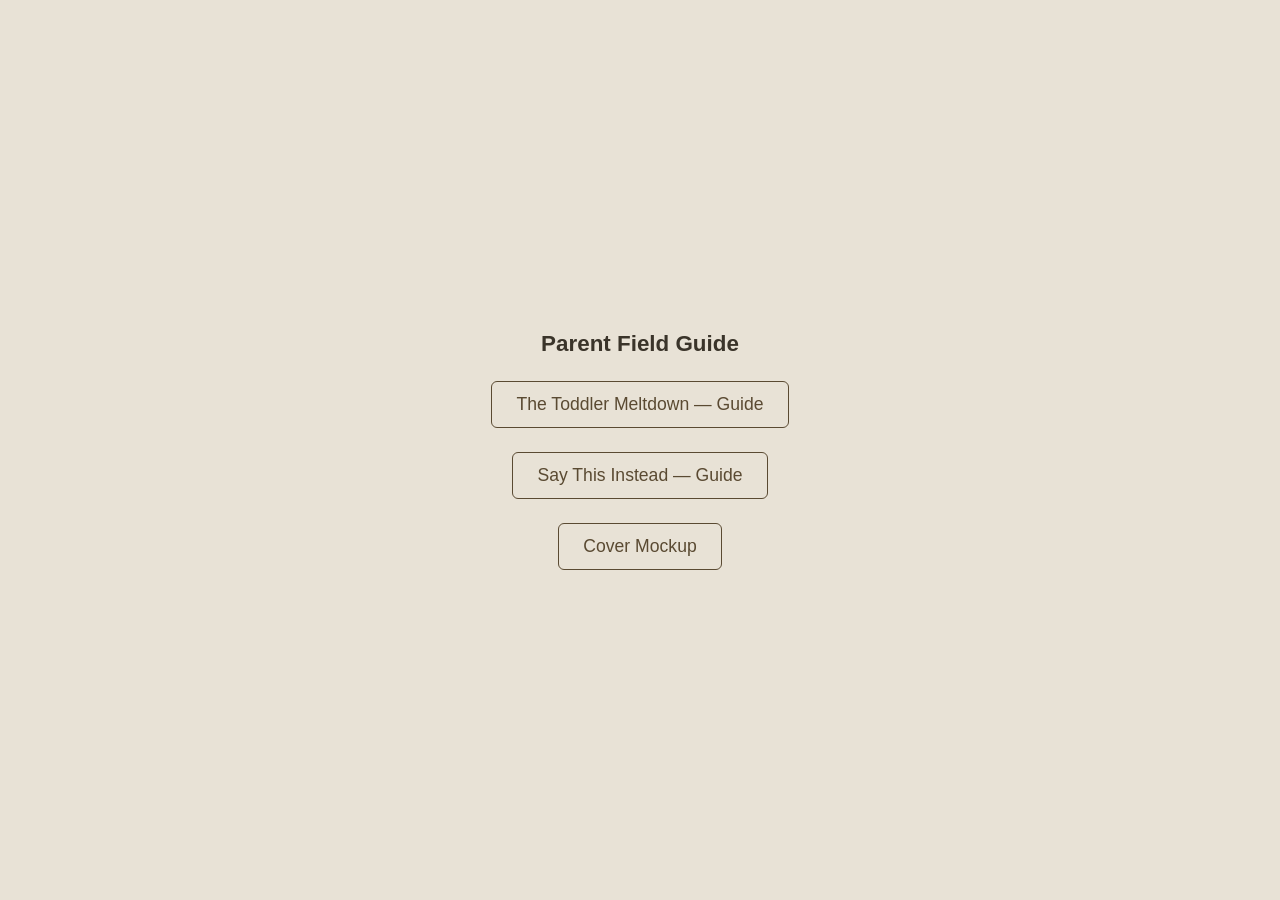
==== commit 5b7ded67: "Add Say This Instead guide Five-page guide (cover, note to parent, two swap-card pages, colophon) wi" ====
--- a/index.html
+++ b/index.html
@@ -30,6 +30,7 @@
 <body>
   <h1>Parent Field Guide</h1>
   <a href="guide/">The Toddler Meltdown — Guide</a>
+  <a href="say-this-instead/">Say This Instead — Guide</a>
   <a href="cover-mockup/">Cover Mockup</a>
 </body>
 </html>
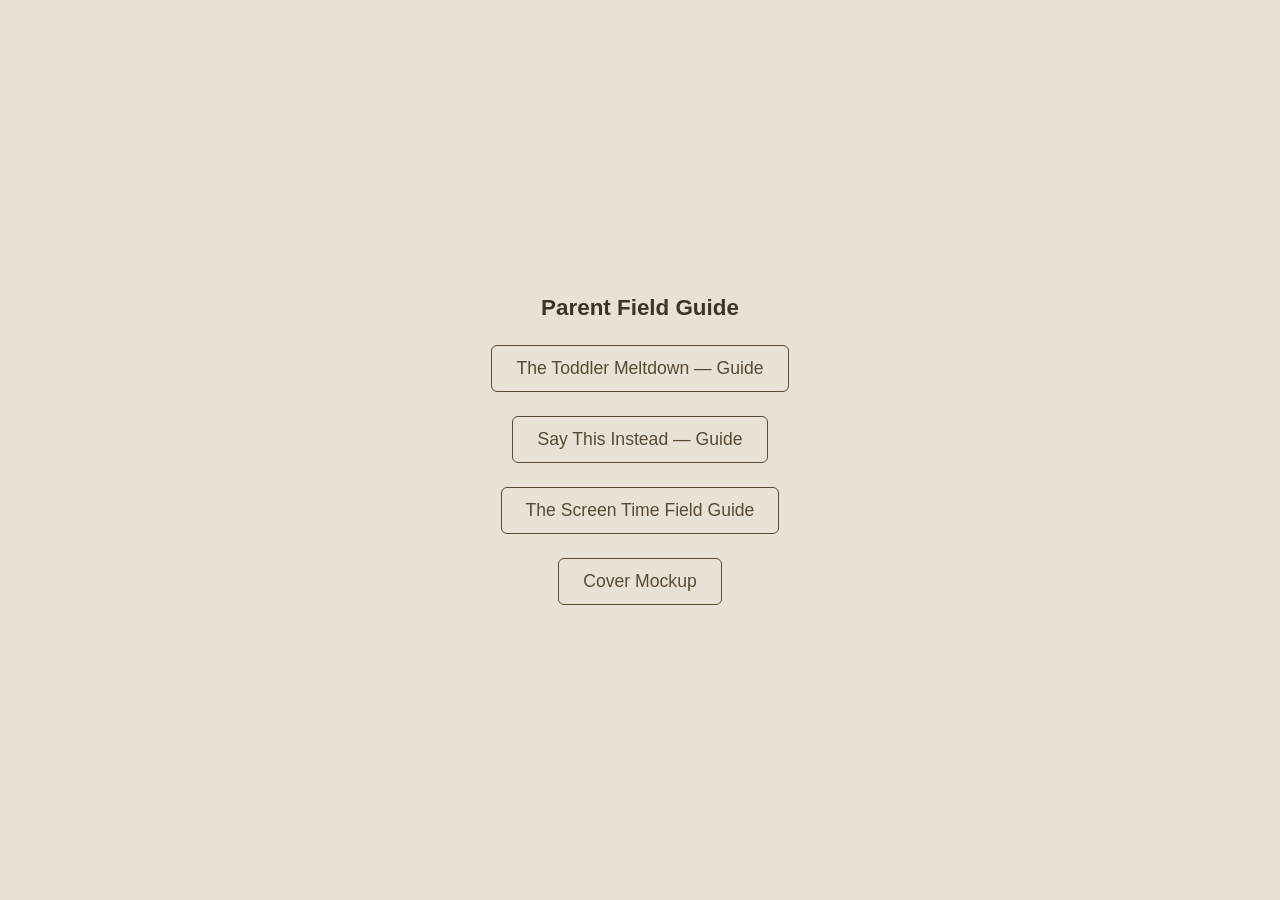
==== commit 70d3434c: "Add The Screen Time Field Guide Converts the guide's <image-slot> custom elements to plain <img> tag" ====
--- a/index.html
+++ b/index.html
@@ -31,6 +31,7 @@
   <h1>Parent Field Guide</h1>
   <a href="guide/">The Toddler Meltdown — Guide</a>
   <a href="say-this-instead/">Say This Instead — Guide</a>
+  <a href="screen-time/">The Screen Time Field Guide</a>
   <a href="cover-mockup/">Cover Mockup</a>
 </body>
 </html>
